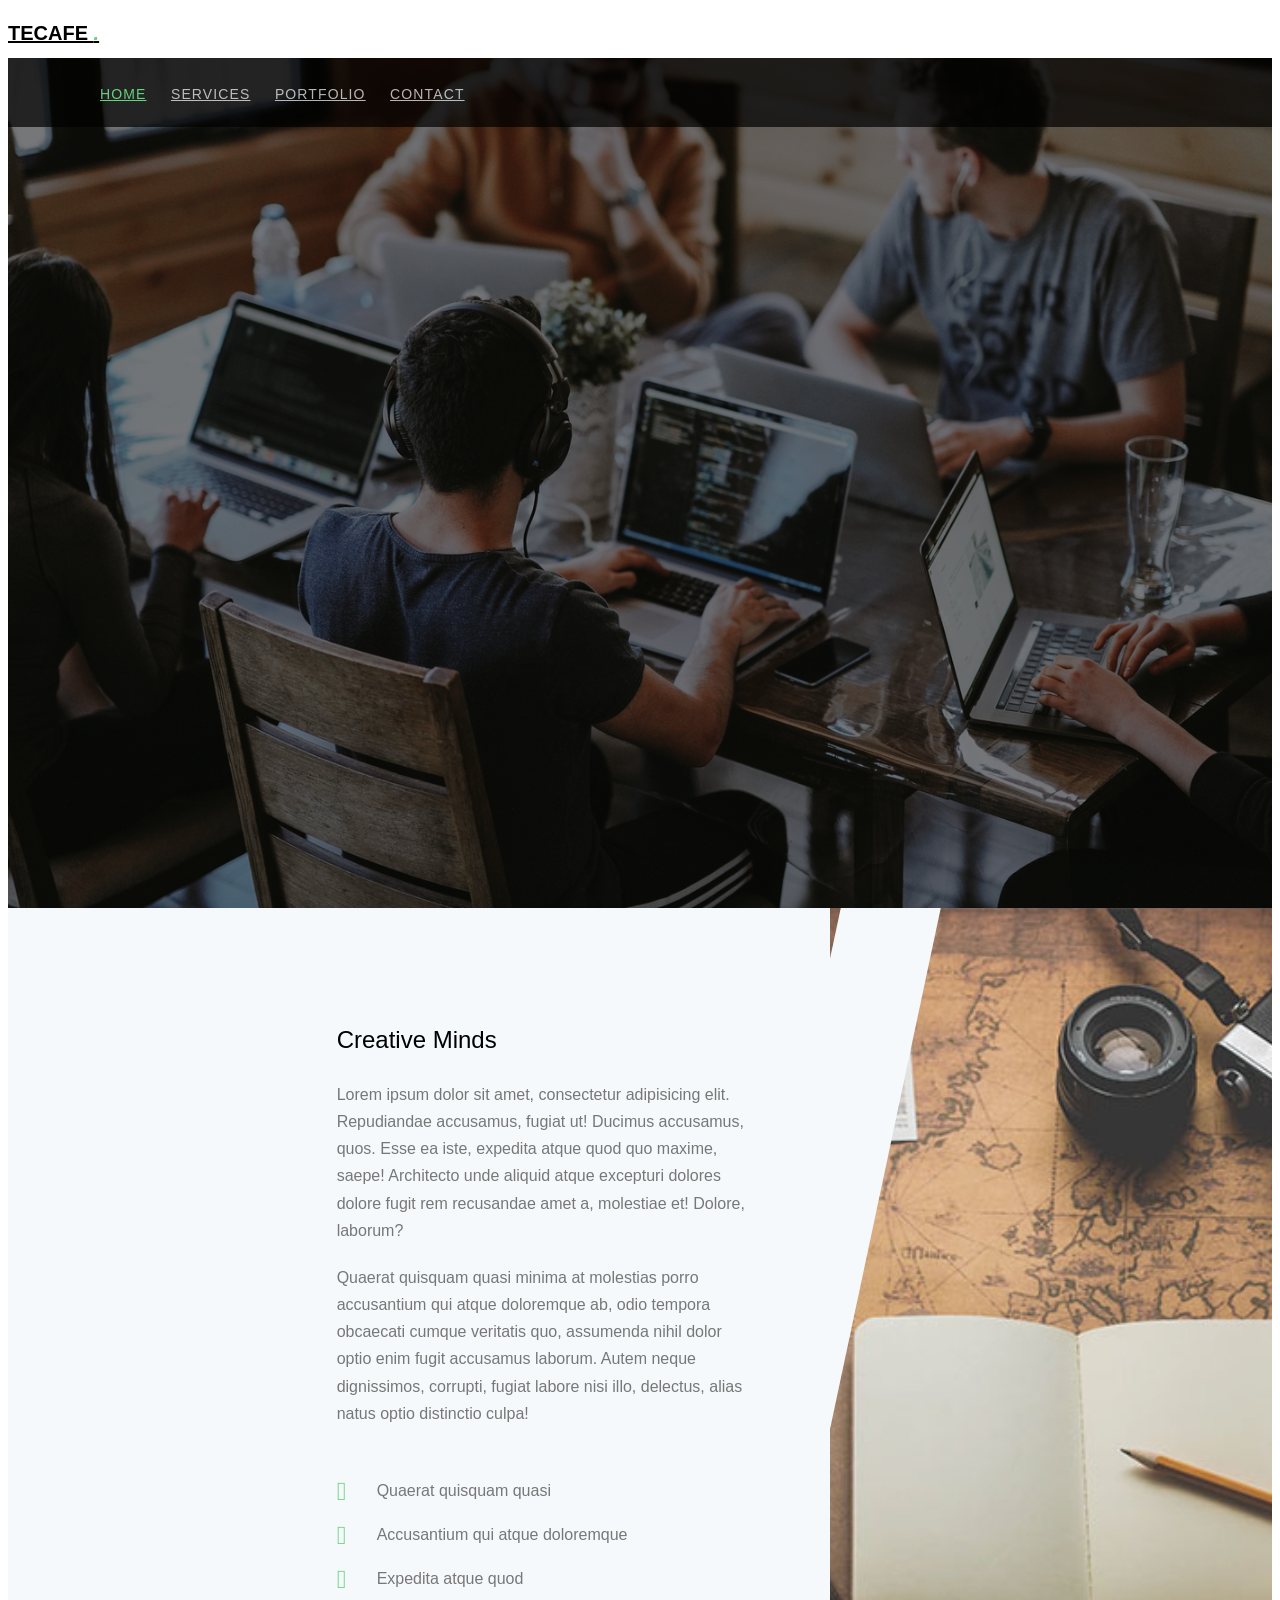
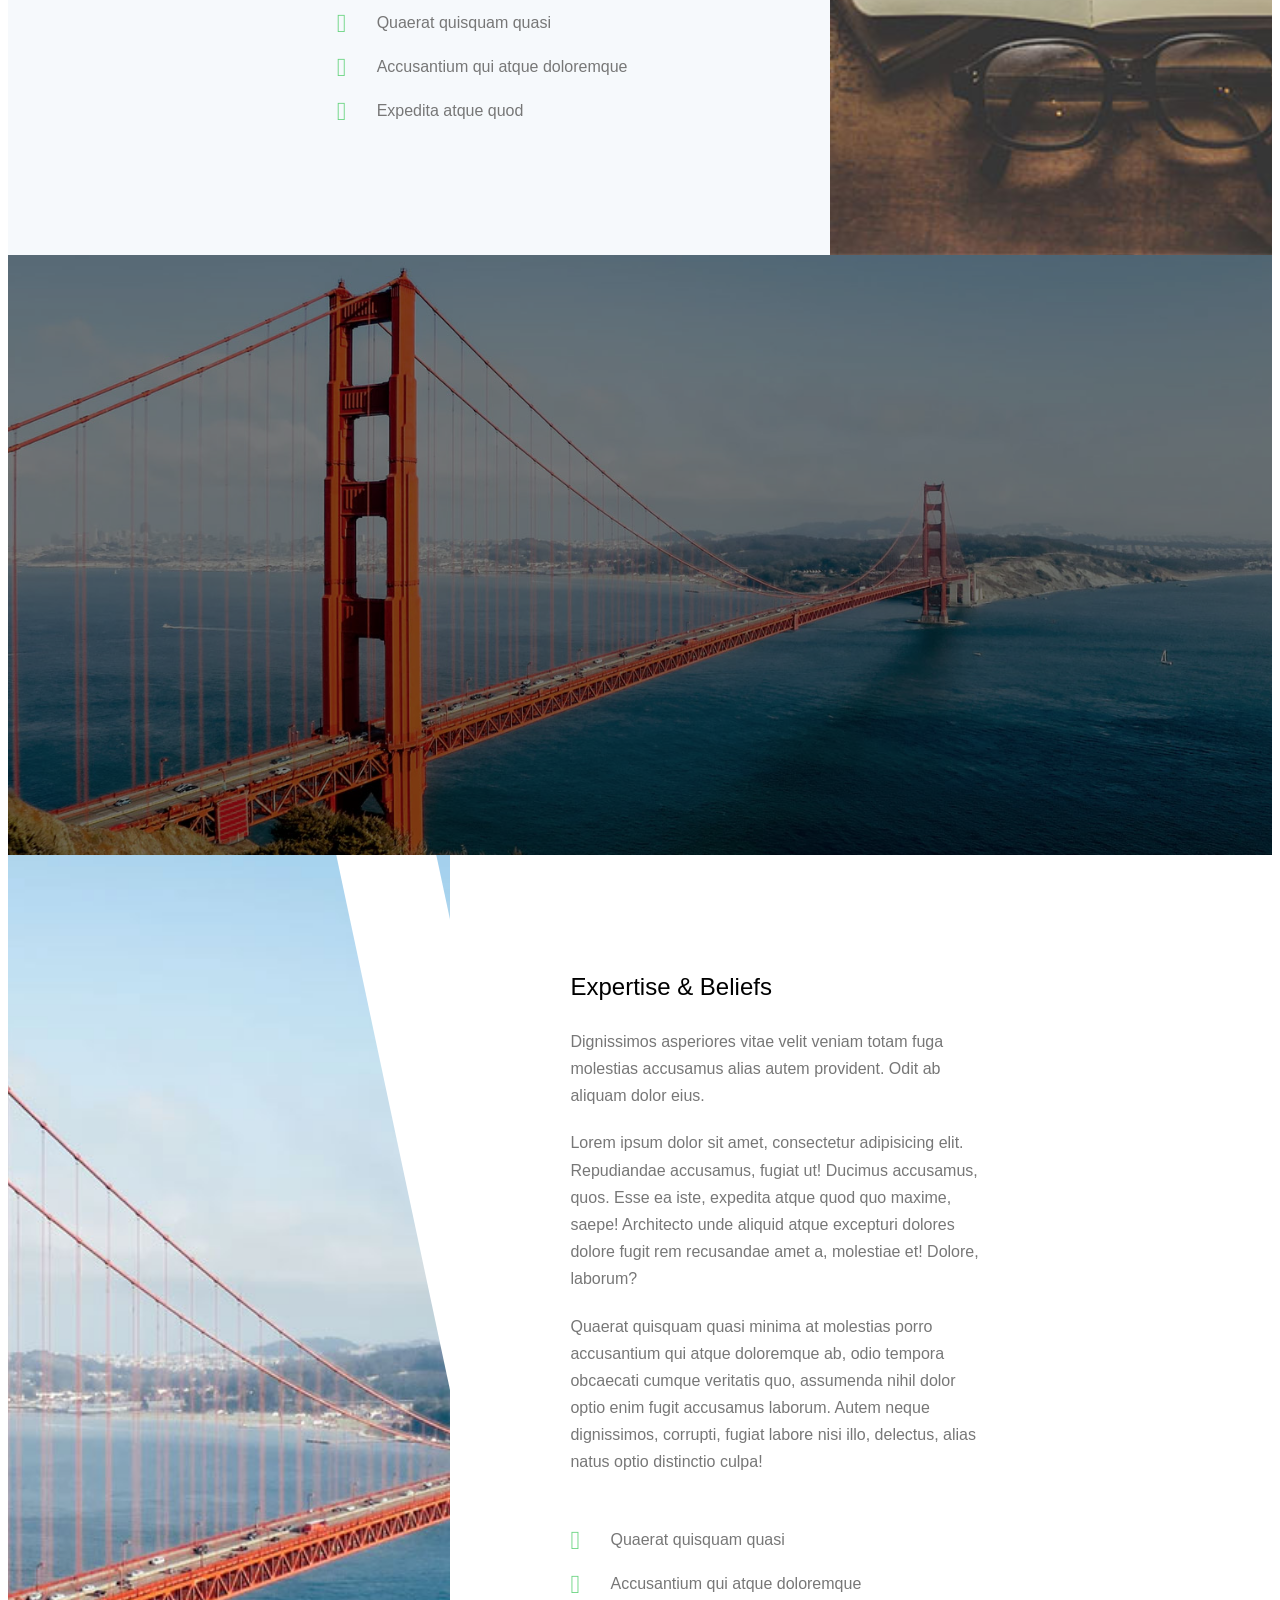
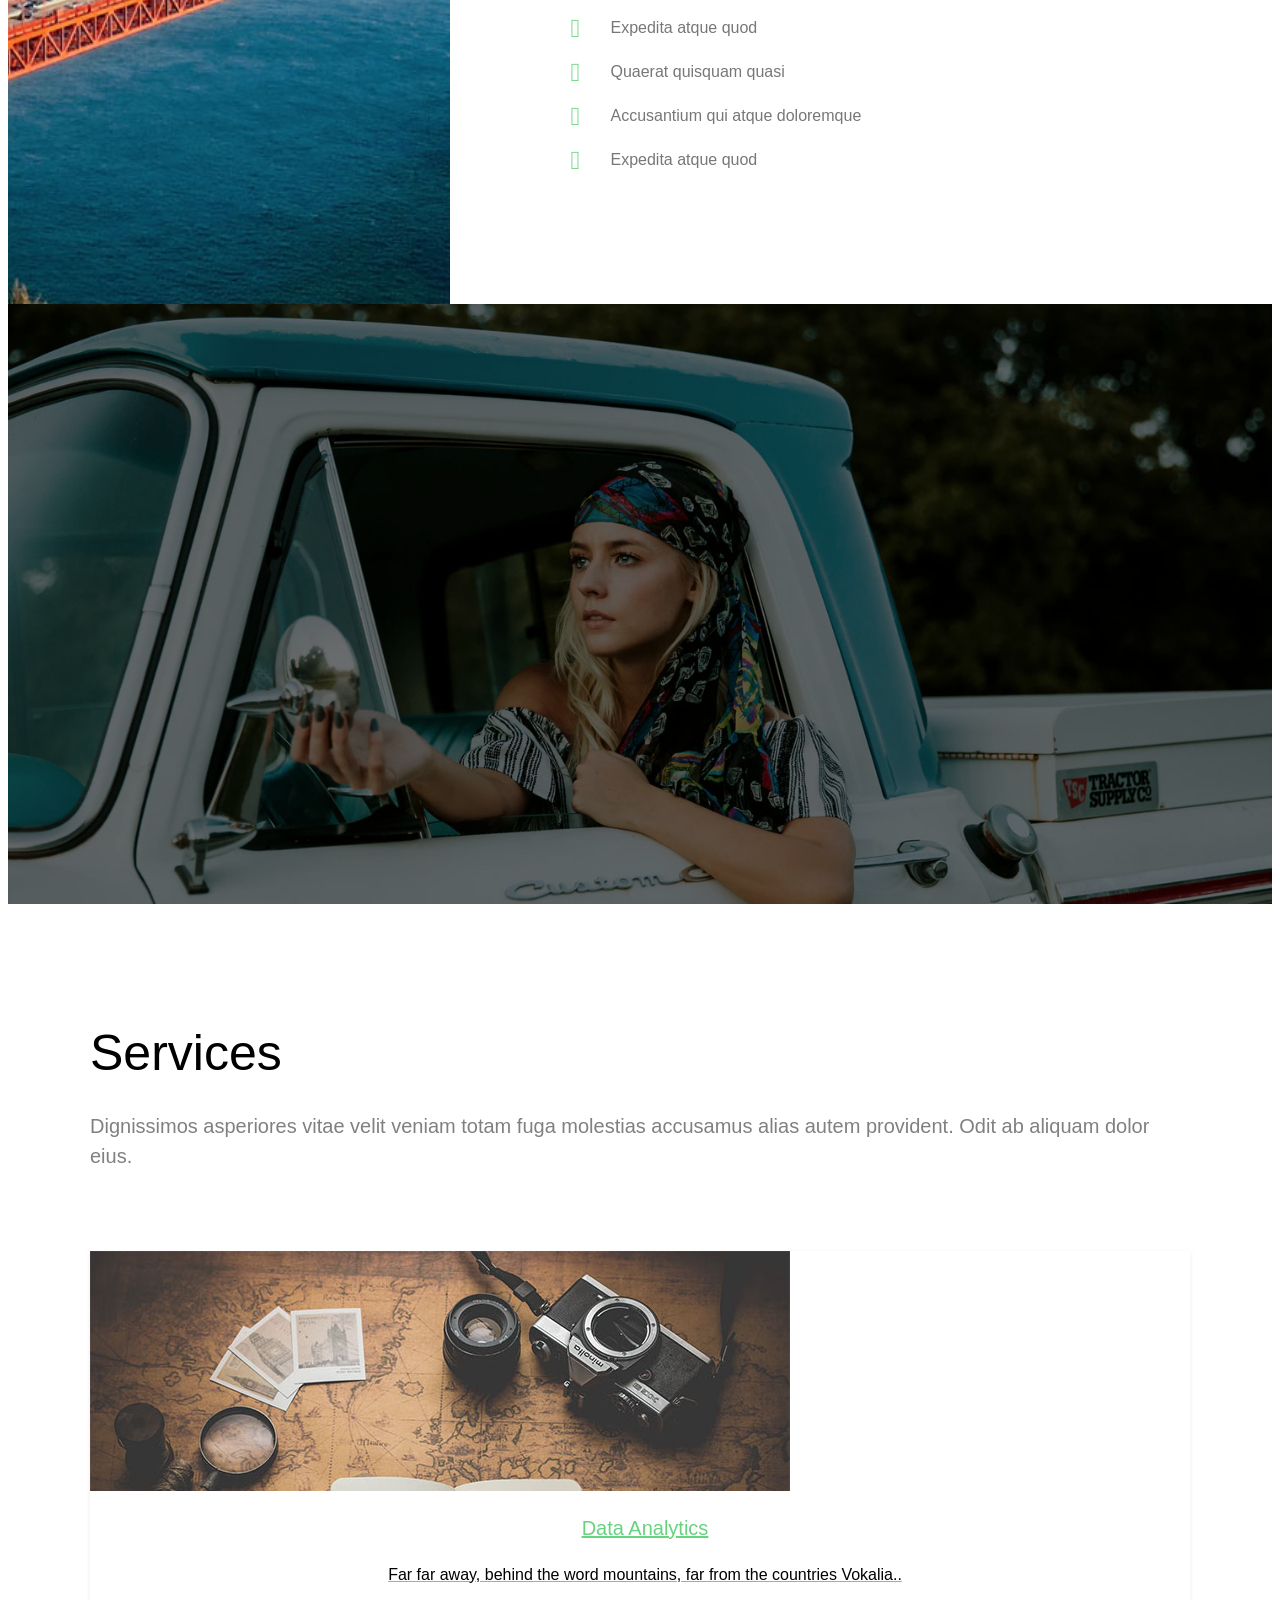
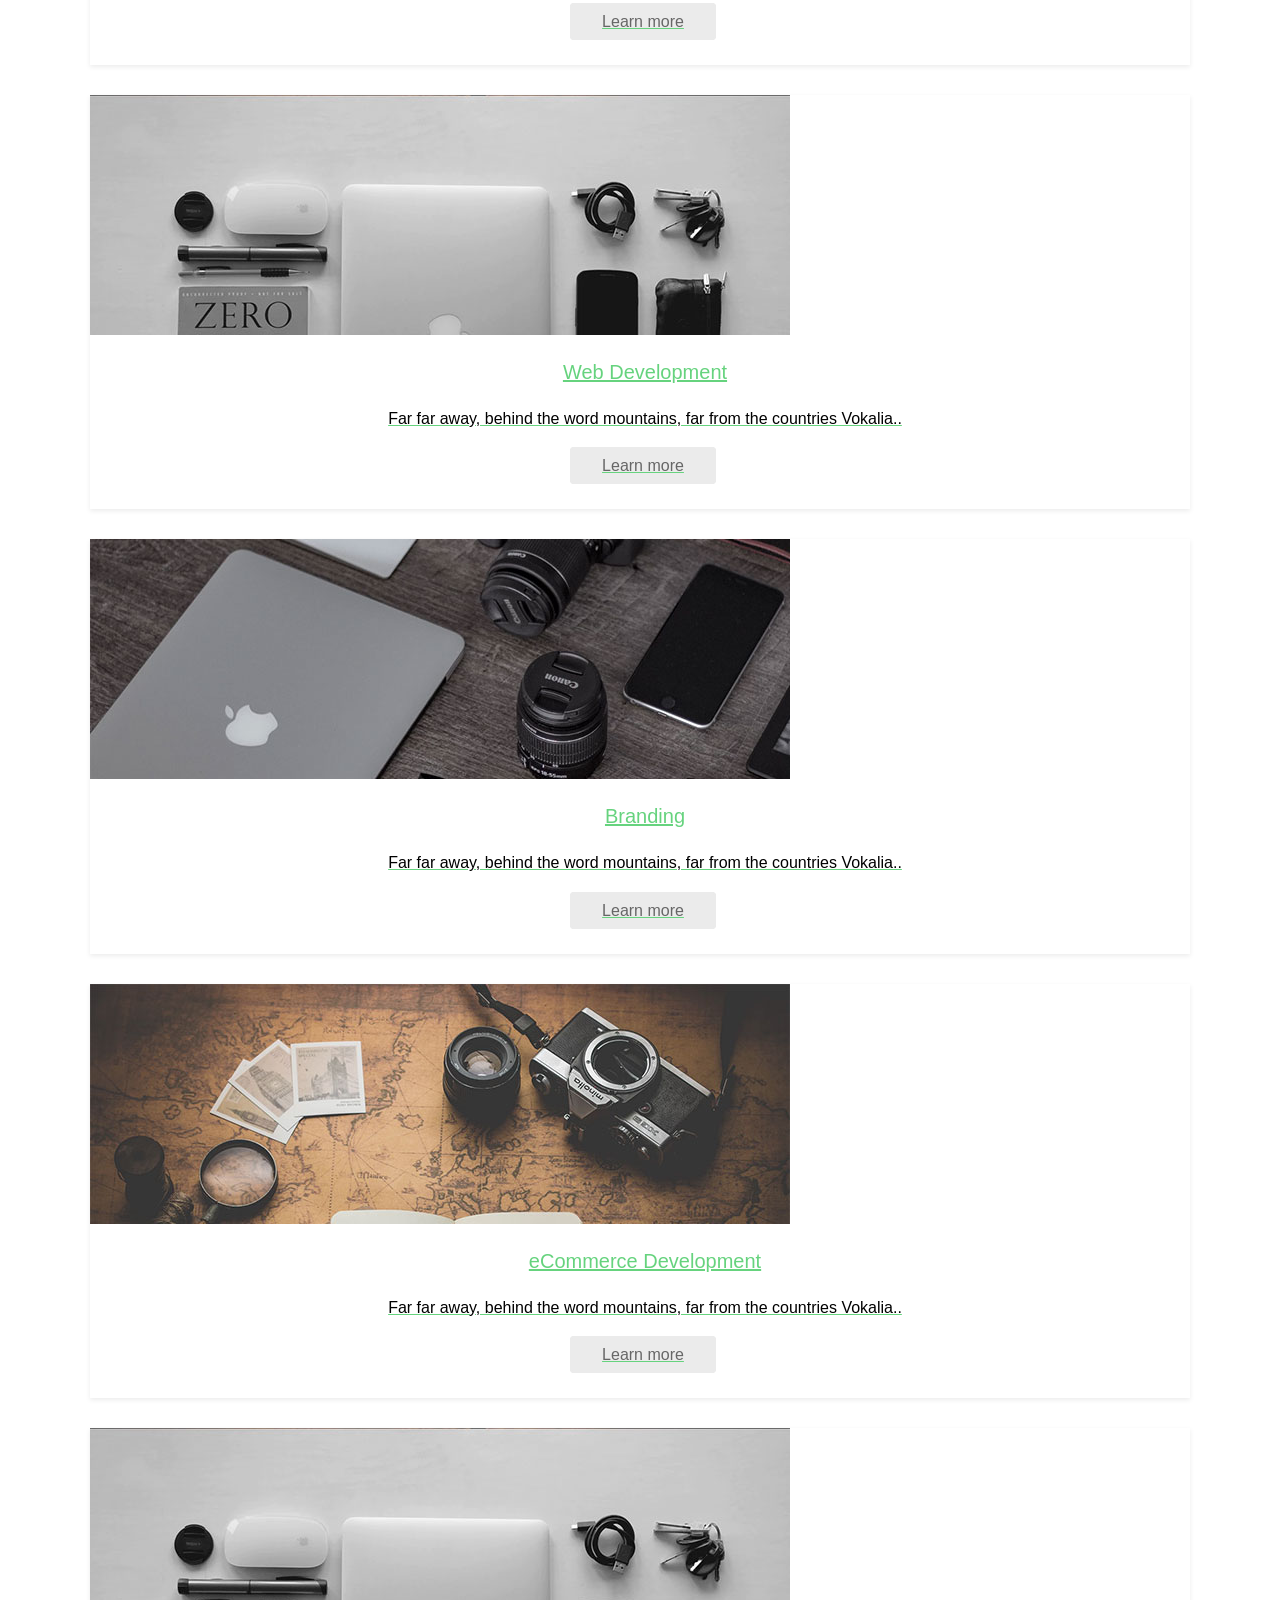
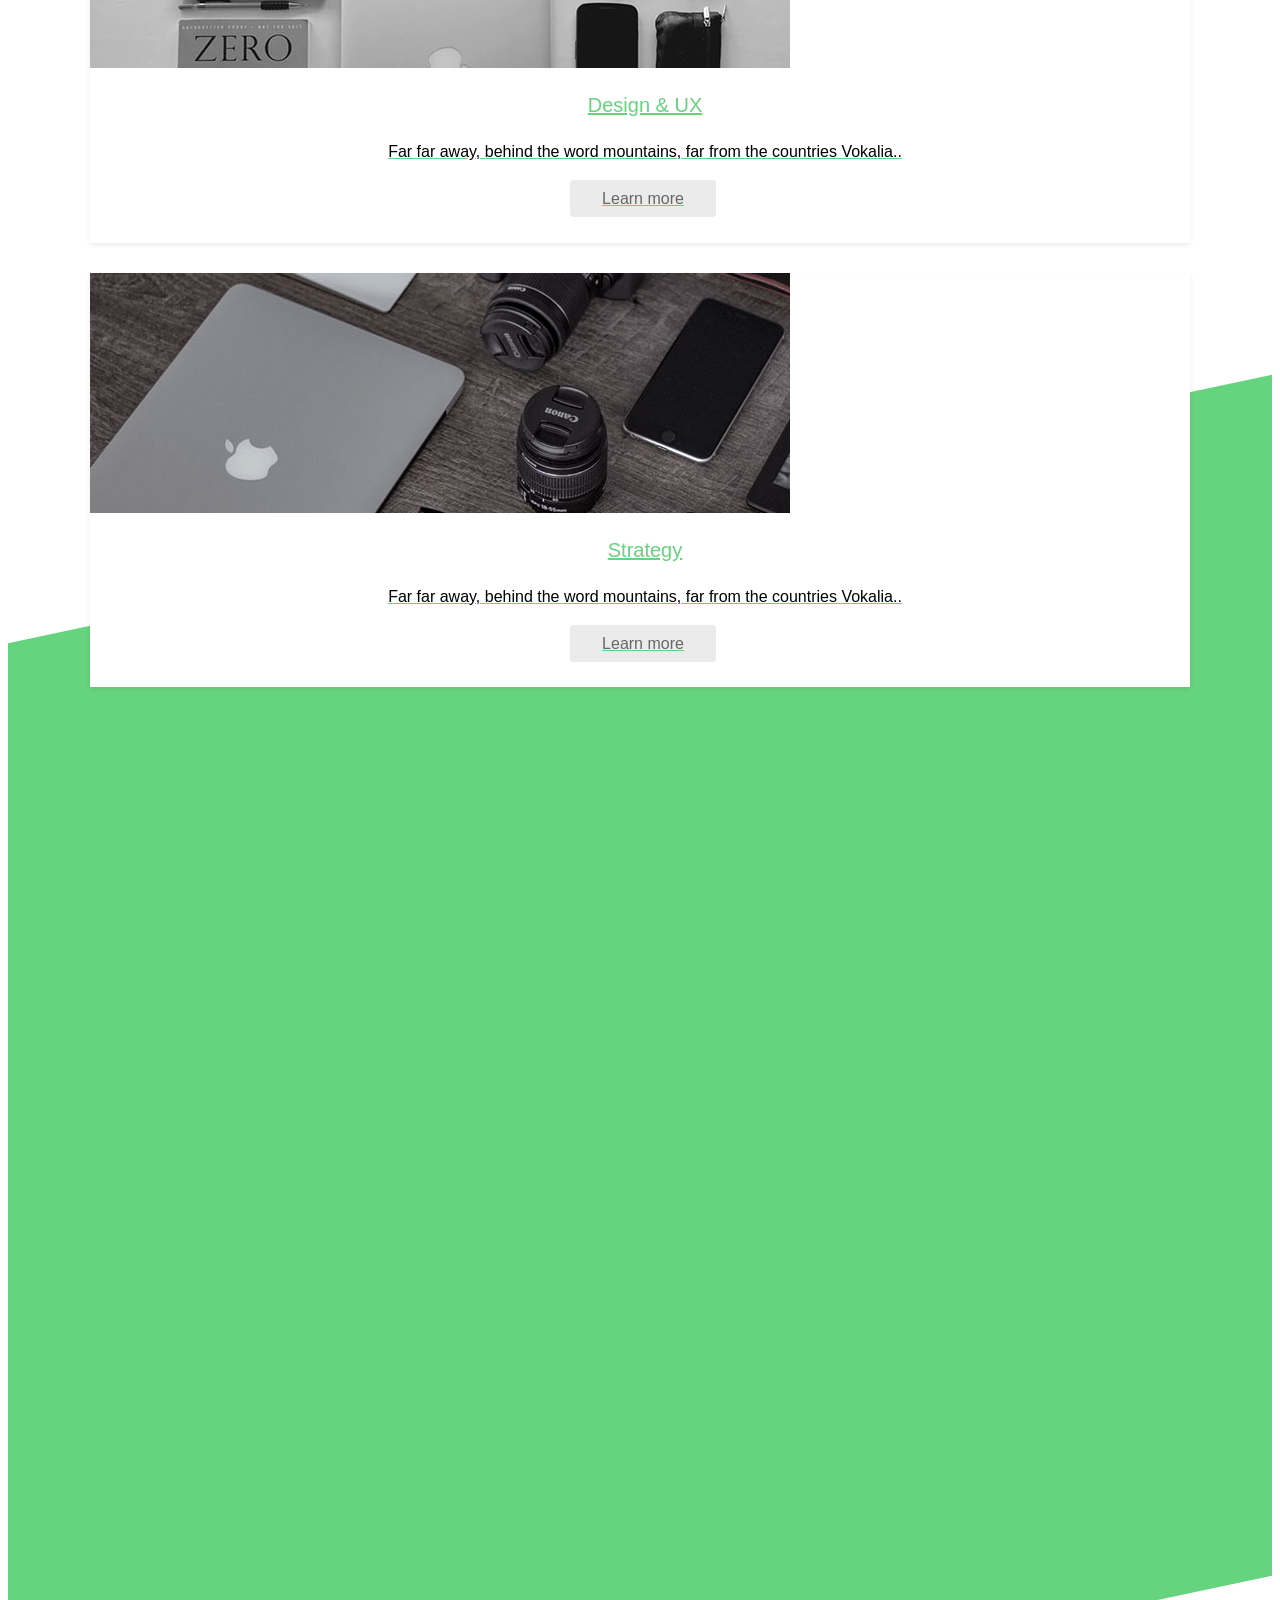
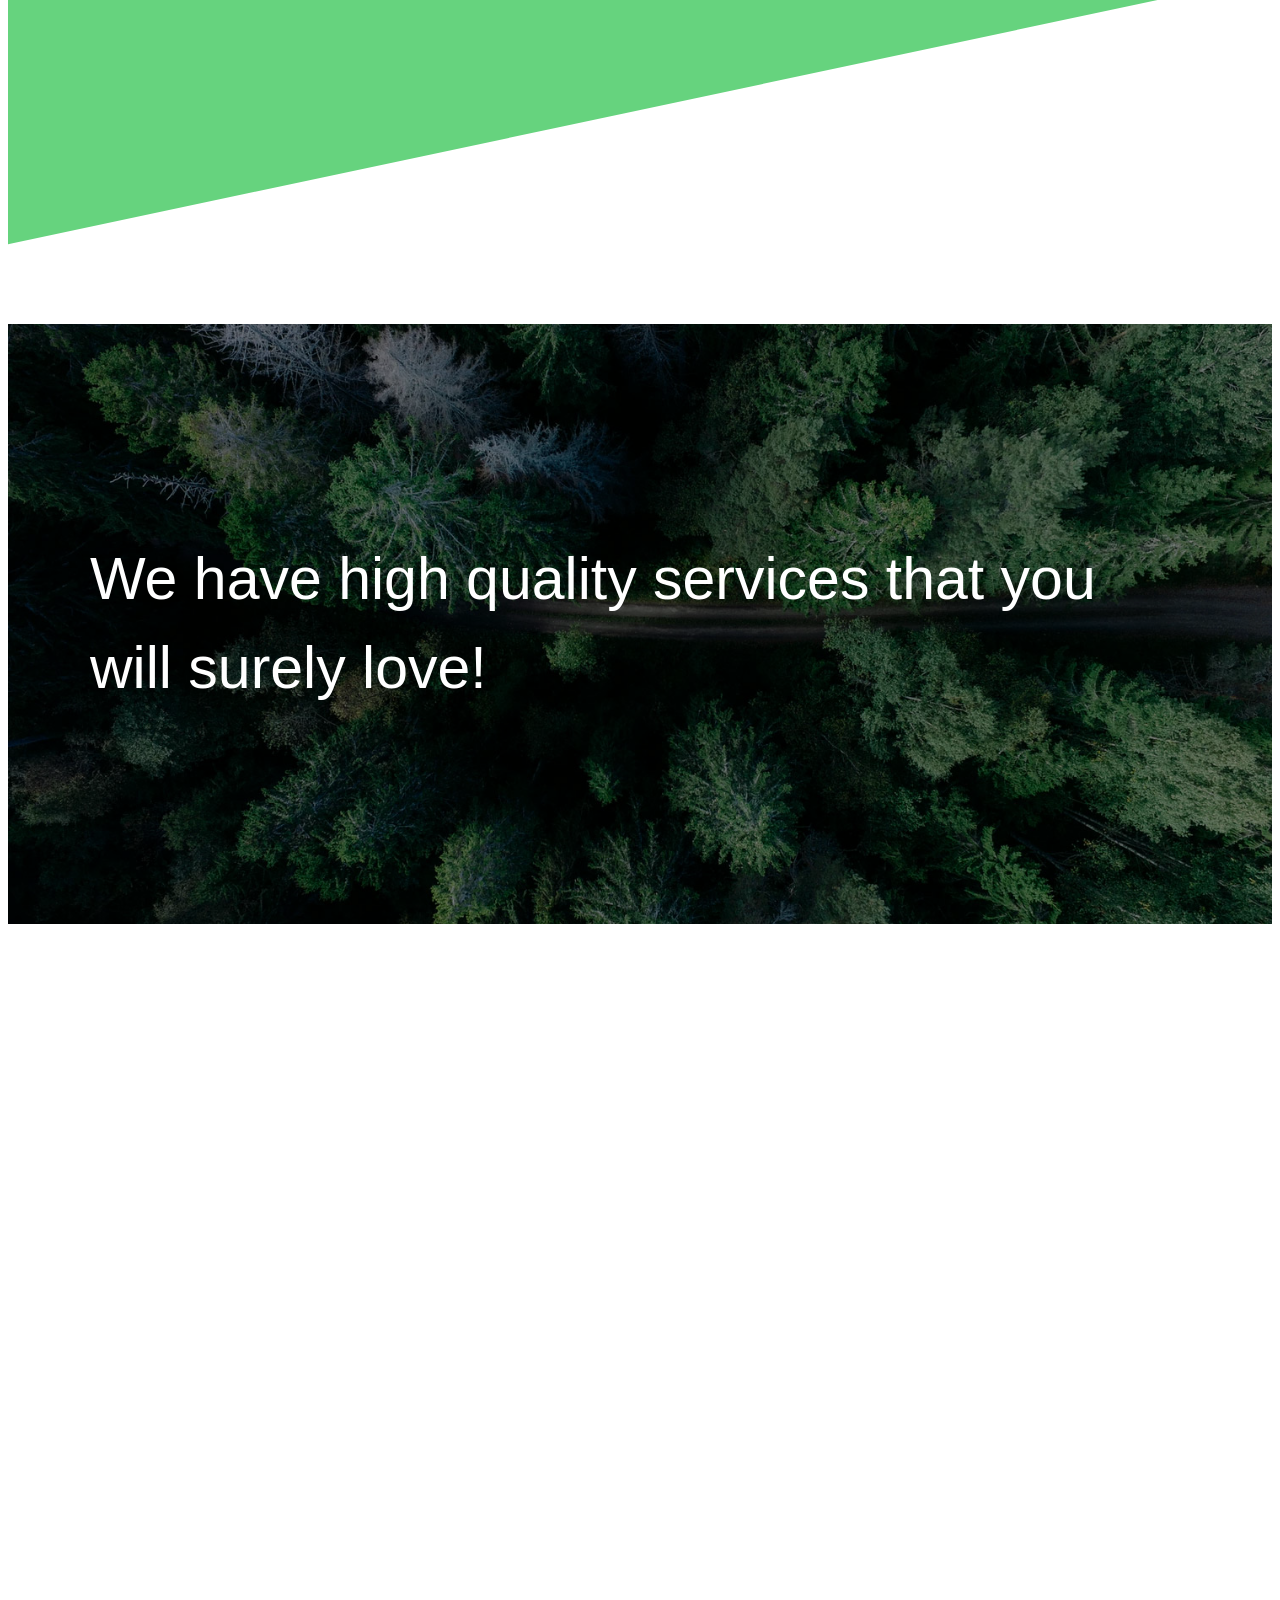
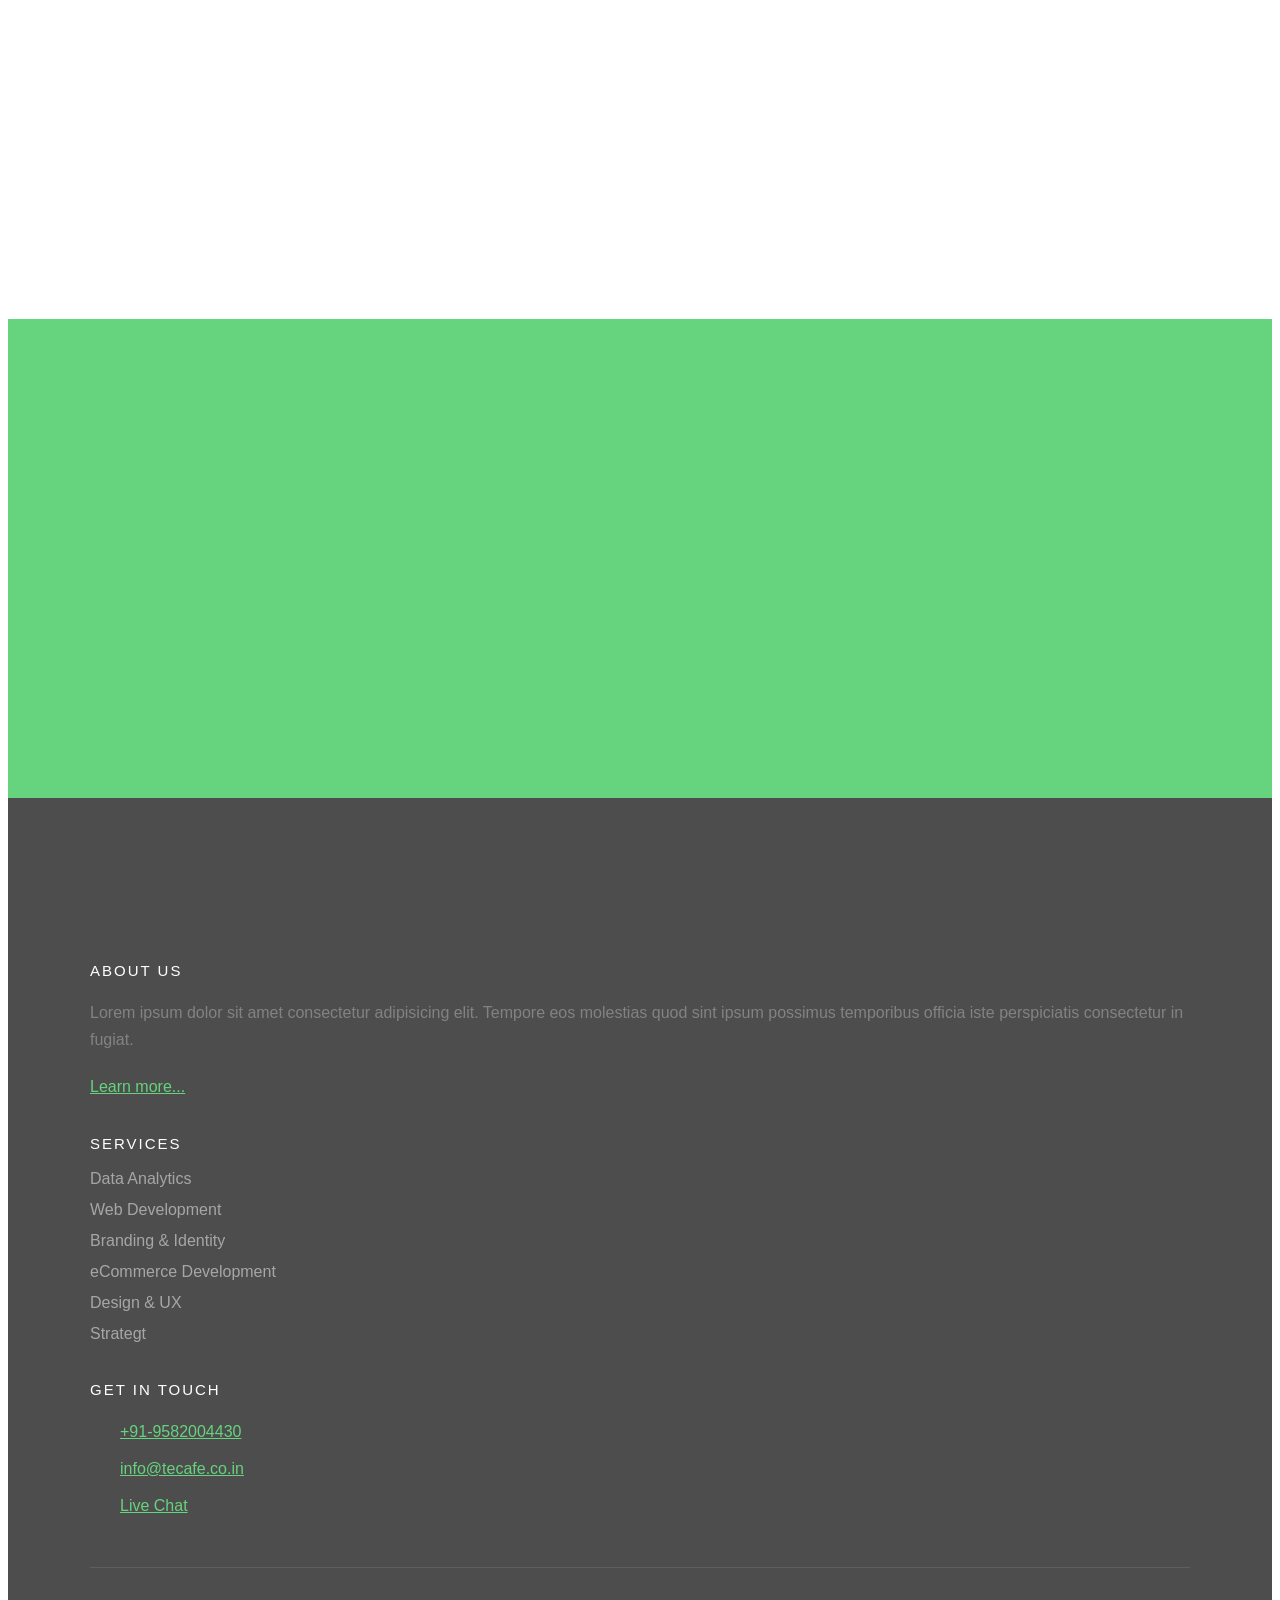
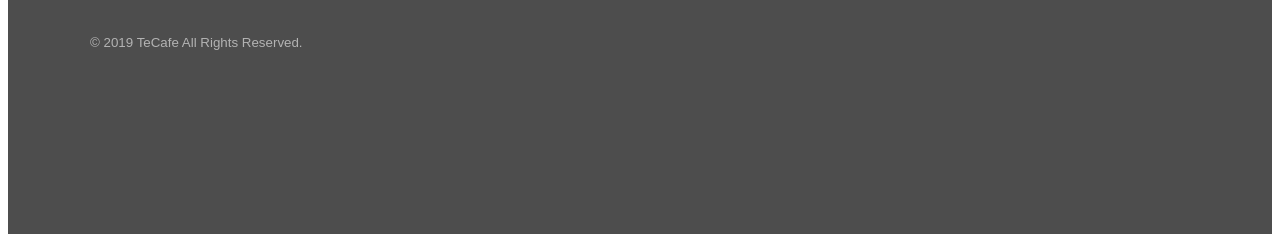
==== index.html @ a50a0544 "intial commit" ====
<!DOCTYPE html>
<!-- saved from url=(0052) -->
<html style=""
      class="js flexbox canvas canvastext webgl touch geolocation postmessage websqldatabase indexeddb hashchange history draganddrop websockets rgba hsla multiplebgs backgroundsize borderimage borderradius boxshadow textshadow opacity cssanimations csscolumns cssgradients cssreflections csstransforms csstransforms3d csstransitions fontface generatedcontent video audio localstorage sessionstorage webworkers applicationcache svg inlinesvg smil svgclippaths">
<head>
    <meta http-equiv="Content-Type" content="text/html; charset=UTF-8">

    <meta http-equiv="X-UA-Compatible" content="IE=edge">
    <title>TeCafe</title>
    <meta name="viewport" content="width=device-width, initial-scale=1">
    <meta name="description" content="TeCafe">
    <meta name="keywords"
          content="TeCafe">
    <meta name="author" content="www.tecafe.co.in">

    <!-- Facebook and Twitter integration -->
    <meta property="og:title" content="">
    <meta property="og:image" content="">
    <meta property="og:url" content="">
    <meta property="og:site_name" content="">
    <meta property="og:description" content="">
    <meta name="twitter:title" content="">
    <meta name="twitter:image" content="">
    <meta name="twitter:url" content="">
    <meta name="twitter:card" content="">

    <link href="/css" rel="stylesheet">

    <!-- Animate.css -->
    <link rel="stylesheet"
          href="css/animate.css">
    <!-- Icomoon Icon Fonts-->
    <link rel="stylesheet"
          href="css/icomoon.css">
    <!-- Themify Icons-->
    <link rel="stylesheet"
          href="css/themify-icons.css">
    <!-- Bootstrap  -->
    <link rel="stylesheet"
          href="css/bootstrap.css">

    <!-- Magnific Popup -->
    <link rel="stylesheet"
          href="css/magnific-popup.css">

    <!-- Owl Carousel  -->
    <link rel="stylesheet"
          href="css/owl.carousel.min.css">
    <link rel="stylesheet"
          href="css/owl.theme.default.min.css">

    <!-- Theme style  -->
    <link rel="stylesheet" href="css/style.css">

    <!-- Modernizr JS -->
    <script async=""
            src="js/analytics.js"></script>
    <script src="js/modernizr-2.6.2.min.js"></script>
    <!-- FOR IE9 below -->
    <!--[if lt IE 9]>
    <script src="js/respond.min.js"></script>
    <![endif]-->

    <!-- Styleswitcher ( This style is for demo purposes only, you may delete this anytime. ) -->
    <link rel="stylesheet" id="theme-switch"
          href="css/style.css">
    <link rel="stylesheet"
          href="css/color-preset-option.css">
    <!-- END styleswitcher demo -->
</head>
<body data-gr-c-s-loaded="true">

<div class="gtco-loader" style="display: none;"></div>

<div id="page"><a href="#"
                  class="js-gtco-nav-toggle gtco-nav-toggle gtco-nav-dark"><i></i></a>
    <div id="gtco-offcanvas">
        <ul>
            <li class="active"><a href="index.html">Home</a></li>
            <li><a href="service.html">Services</a></li>
            <li><a href="portfolio.html">Portfolio</a></li>
            <!--<li><a href="blog.html">Blog</a></li>-->
            <li><a href="contact.html">Contact</a></li>
        </ul>
    </div>


    <div class="page-inner">

        <div id="head-top" style="position: absolute; width: 100%; top: 0; ">
            <div class="gtco-top">
                <div class="container-fluid">
                    <div class="row">
                        <div class="col-md-6 col-xs-6">
                            <div id="gtco-logo"><a href="index.html">TeCafe
                                <em>.</em></a></div>
                        </div>
                        <div class="col-md-6 col-xs-6 social-icons">
                            <ul class="gtco-social-top">
                                <li><a href="#"><i
                                        class="icon-facebook"></i></a></li>
                                <li><a href="#"><i
                                        class="icon-twitter"></i></a></li>
                                <li><a href="#"><i
                                        class="icon-linkedin"></i></a></li>
                                <li><a href="#"><i
                                        class="icon-instagram"></i></a></li>
                            </ul>
                        </div>
                    </div>
                </div>
            </div>
            <div class="sticky-wrapper">
                <nav class="gtco-nav sticky-banner" role="navigation">
                    <div class="gtco-container">

                        <div class="row">
                            <div class="col-xs-12 text-center menu-1">
                                <ul>
                                    <li class="active"><a href="index.html">Home</a></li>
                                    <li><a href="service.html">Services</a></li>
                                    <li><a href="portfolio.html">Portfolio</a></li>
                                    <!--<li><a href="blog.html">Blog</a></li>-->
                                    <li><a href="contact.html">Contact</a></li>
                                </ul>
                            </div>
                        </div>

                    </div>
                </nav>
            </div>
        </div>

        <header id="gtco-header" class="gtco-cover gtco-cover-md" role="banner"
                style="background-image: url(&quot;images/img_bg_test.jpg&quot;); background-position: 50% 0%;"
                data-stellar-background-ratio="0.5">
            <div class="overlay"></div>
            <div class="gtco-container">
                <div class="row row-mt-15em">
                    <div class="col-md-12 mt-text text-center animate-box fadeInUp animated-fast"
                         data-animate-effect="fadeInUp">
                        <h1>We Build <strong>Branded Platforms</strong></h1>
                        <h2>Far far away, behind the word mountains, far from the countries Vokalia.</h2>
                    </div>
                </div>
            </div>
        </header>

        <div class="flex-section gtco-gray-bg">
            <div class="col-1">
                <div class="text">

                    <div class="row row-pb-sm">
                        <div class="col-md-12">
                            <h2>Creative Minds</h2>

                            <p>Lorem ipsum dolor sit amet, consectetur adipisicing elit. Repudiandae accusamus, fugiat
                                ut! Ducimus accusamus, quos. Esse ea iste, expedita atque quod quo maxime, saepe!
                                Architecto unde aliquid atque excepturi dolores dolore fugit rem recusandae amet a,
                                molestiae et! Dolore, laborum?</p>
                            <p>Quaerat quisquam quasi minima at molestias porro accusantium qui atque doloremque ab,
                                odio tempora obcaecati cumque veritatis quo, assumenda nihil dolor optio enim fugit
                                accusamus laborum. Autem neque dignissimos, corrupti, fugiat labore nisi illo, delectus,
                                alias natus optio distinctio culpa!</p>
                        </div>
                    </div>
                    <div class="row">
                        <div class="col-md-6">
                            <ul class="check-li">
                                <li>Quaerat quisquam quasi</li>
                                <li>Accusantium qui atque doloremque</li>
                                <li>Expedita atque quod</li>
                            </ul>
                        </div>
                        <div class="col-md-6">
                            <ul class="check-li">
                                <li>Quaerat quisquam quasi</li>
                                <li>Accusantium qui atque doloremque</li>
                                <li>Expedita atque quod</li>
                            </ul>
                        </div>
                    </div>
                </div>
            </div>
            <div class="col-2 flex-img" style="background-image: url(images/img_1.jpg);"></div>
        </div>

        <div class="gtco-cover gtco-cover-sm"
             style="background-image: url(&quot;images/img_bg_2.jpg&quot;); background-position: 50% 50%;"
             data-stellar-background-ratio="0.5">
            <div class="overlay"></div>
            <div class="gtco-container text-center">
                <div class="display-t">
                    <div class="display-tc">
                        <h1 class="animate-box">Never Stop Learning</h1>
                    </div>
                </div>
            </div>
        </div>

        <div class="flex-section reverse">
            <div class="col-1">
                <div class="text">

                    <div class="row row-pb-sm">
                        <div class="col-md-12">
                            <h2>Expertise &amp; Beliefs</h2>
                            <p>Dignissimos asperiores vitae velit veniam totam fuga molestias accusamus alias autem
                                provident. Odit ab aliquam dolor eius.</p>
                            <p>Lorem ipsum dolor sit amet, consectetur adipisicing elit. Repudiandae accusamus, fugiat
                                ut! Ducimus accusamus, quos. Esse ea iste, expedita atque quod quo maxime, saepe!
                                Architecto unde aliquid atque excepturi dolores dolore fugit rem recusandae amet a,
                                molestiae et! Dolore, laborum?</p>
                            <p>Quaerat quisquam quasi minima at molestias porro accusantium qui atque doloremque ab,
                                odio tempora obcaecati cumque veritatis quo, assumenda nihil dolor optio enim fugit
                                accusamus laborum. Autem neque dignissimos, corrupti, fugiat labore nisi illo, delectus,
                                alias natus optio distinctio culpa!</p>
                        </div>
                    </div>
                    <div class="row">
                        <div class="col-md-6">
                            <ul class="check-li">
                                <li>Quaerat quisquam quasi</li>
                                <li>Accusantium qui atque doloremque</li>
                                <li>Expedita atque quod</li>
                            </ul>
                        </div>
                        <div class="col-md-6">
                            <ul class="check-li">
                                <li>Quaerat quisquam quasi</li>
                                <li>Accusantium qui atque doloremque</li>
                                <li>Expedita atque quod</li>
                            </ul>
                        </div>
                    </div>

                </div>
            </div>
            <div class="col-2 flex-img" style="background-image: url(images/img_bg_2.jpg);"></div>
        </div>

        <div class="gtco-cover gtco-cover-sm"
             style="background-image: url(&quot;images/img_bg_3.jpg&quot;); background-position: 50% 50%;"
             data-stellar-background-ratio="0.5">
            <div class="overlay"></div>
            <div class="gtco-container text-center">
                <div class="display-t">
                    <div class="display-tc">
                        <h1 class="animate-box">Quality Over Quantity</h1>
                    </div>
                </div>
            </div>
        </div>

        <div class="overflow-hid">
            <div class="gtco-section">
                <div class="gtco-container">
                    <div class="row">
                        <div class="col-md-8 col-md-offset-2 text-center gtco-heading">
                            <h2>Services</h2>
                            <p>Dignissimos asperiores vitae velit veniam totam fuga molestias accusamus alias autem
                                provident. Odit ab aliquam dolor eius.</p>
                        </div>
                    </div>
                    <div class="row">

                        <div class="col-lg-4 col-md-4 col-sm-6">
                            <a href="#" class="gtco-card-item">
                                <figure>
                                    <div class="overlay"><i class="ti-plus"></i></div>
                                    <img src="images/img_1.jpg"
                                         alt="Image" class="img-responsive">
                                </figure>
                                <div class="gtco-text">
                                    <h2>Data Analytics</h2>
                                    <p>Far far away, behind the word mountains, far from the countries Vokalia..</p>
                                    <p><span class="btn btn-primary">Learn more</span></p>
                                </div>
                            </a>
                        </div>
                        <div class="col-lg-4 col-md-4 col-sm-6">
                            <a href="#" class="gtco-card-item">
                                <figure>
                                    <div class="overlay"><i class="ti-plus"></i></div>
                                    <img src="images/img_2.jpg"
                                         alt="Image" class="img-responsive">
                                </figure>
                                <div class="gtco-text">
                                    <h2>Web Development</h2>
                                    <p>Far far away, behind the word mountains, far from the countries Vokalia..</p>
                                    <p><span class="btn btn-primary">Learn more</span></p>
                                </div>
                            </a>
                        </div>
                        <div class="col-lg-4 col-md-4 col-sm-6">
                            <a href="#" class="gtco-card-item">
                                <figure>
                                    <div class="overlay"><i class="ti-plus"></i></div>
                                    <img src="images/img_3.jpg"
                                         alt="Image" class="img-responsive">
                                </figure>
                                <div class="gtco-text">
                                    <h2>Branding</h2>
                                    <p>Far far away, behind the word mountains, far from the countries Vokalia..</p>
                                    <p><span class="btn btn-primary">Learn more</span></p>
                                </div>
                            </a>
                        </div>


                        <div class="col-lg-4 col-md-4 col-sm-6">
                            <a href="#" class="gtco-card-item">
                                <figure>
                                    <div class="overlay"><i class="ti-plus"></i></div>
                                    <img src="images/img_1.jpg"
                                         alt="Image" class="img-responsive">
                                </figure>
                                <div class="gtco-text">
                                    <h2>eCommerce Development</h2>
                                    <p>Far far away, behind the word mountains, far from the countries Vokalia..</p>
                                    <p><span class="btn btn-primary">Learn more</span></p>
                                </div>
                            </a>
                        </div>

                        <div class="col-lg-4 col-md-4 col-sm-6">
                            <a href="#" class="gtco-card-item">
                                <figure>
                                    <div class="overlay"><i class="ti-plus"></i></div>
                                    <img src="images/img_2.jpg"
                                         alt="Image" class="img-responsive">
                                </figure>
                                <div class="gtco-text">
                                    <h2>Design &amp; UX</h2>
                                    <p>Far far away, behind the word mountains, far from the countries Vokalia..</p>
                                    <p><span class="btn btn-primary">Learn more</span></p>
                                </div>
                            </a>
                        </div>

                        <div class="col-lg-4 col-md-4 col-sm-6">
                            <a href="#" class="gtco-card-item">
                                <figure>
                                    <div class="overlay"><i class="ti-plus"></i></div>
                                    <img src="images/img_3.jpg"
                                         alt="Image" class="img-responsive">
                                </figure>
                                <div class="gtco-text">
                                    <h2>Strategy</h2>
                                    <p>Far far away, behind the word mountains, far from the countries Vokalia..</p>
                                    <p><span class="btn btn-primary">Learn more</span></p>
                                </div>
                            </a>
                        </div>

                    </div>
                </div>
            </div>

            <div id="gtco-features">
                <div class="gtco-container">
                    <div class="row">
                        <div class="col-md-8 col-md-offset-2 text-center gtco-heading animate-box">
                            <h2>How We Work</h2>
                            <p>Dignissimos asperiores vitae velit veniam totam fuga molestias accusamus alias autem
                                provident. Odit ab aliquam dolor eius.</p>
                        </div>
                    </div>
                    <div class="row">
                        <div class="col-md-4 col-sm-6">
                            <div class="feature-center animate-box" data-animate-effect="fadeIn">
							<span class="icon">
								<i>1</i>
							</span>
                                <h3>Design</h3>
                                <p>Dignissimos asperiores vitae velit veniam totam fuga molestias accusamus alias autem
                                    provident.</p>
                            </div>
                        </div>
                        <div class="col-md-4 col-sm-6">
                            <div class="feature-center animate-box" data-animate-effect="fadeIn">
							<span class="icon">
								<i>2</i>
							</span>
                                <h3>Develop</h3>
                                <p>Dignissimos asperiores vitae velit veniam totam fuga molestias accusamus alias autem
                                    provident.</p>
                            </div>
                        </div>
                        <div class="col-md-4 col-sm-6">
                            <div class="feature-center animate-box" data-animate-effect="fadeIn">
							<span class="icon">
								<i>3</i>
							</span>
                                <h3>Launch</h3>
                                <p>Dignissimos asperiores vitae velit veniam totam fuga molestias accusamus alias autem
                                    provident.</p>
                            </div>
                        </div>


                    </div>
                </div>
            </div>
        </div>


        <div class="gtco-cover gtco-cover-sm"
             style="background-image: url(&quot;images/img_bg_1.jpg&quot;); background-position: 50% 50%;"
             data-stellar-background-ratio="0.5">
            <div class="overlay"></div>
            <div class="gtco-container text-center">
                <div class="display-t">
                    <div class="display-tc">
                        <h1>We have high quality services that you will surely love!</h1>
                    </div>
                </div>
            </div>
        </div>

        <div id="gtco-counter" class="gtco-section">
            <div class="gtco-container">

                <div class="row">
                    <div class="col-md-8 col-md-offset-2 text-center gtco-heading animate-box">
                        <h2>Facts</h2>
                        <p>Dignissimos asperiores vitae velit veniam totam fuga molestias accusamus alias autem
                            provident. Odit ab aliquam dolor eius.</p>
                    </div>
                </div>

                <div class="row">

                    <div class="col-md-3 col-sm-6 animate-box" data-animate-effect="fadeInUp">
                        <div class="feature-center">
                            <span class="counter js-counter" data-from="0" data-to="196" data-speed="5000"
                                  data-refresh-interval="50">1</span>
                            <span class="counter-label">Clients</span>

                        </div>
                    </div>
                    <div class="col-md-3 col-sm-6 animate-box" data-animate-effect="fadeInUp">
                        <div class="feature-center">
                            <span class="counter js-counter" data-from="0" data-to="97" data-speed="5000"
                                  data-refresh-interval="50">1</span>
                            <span class="counter-label">Projects</span>
                        </div>
                    </div>
                    <div class="col-md-3 col-sm-6 animate-box" data-animate-effect="fadeInUp">
                        <div class="feature-center">
                            <span class="counter js-counter" data-from="0" data-to="12402" data-speed="5000"
                                  data-refresh-interval="50">1</span>
                            <span class="counter-label">Coffee</span>
                        </div>
                    </div>
                    <div class="col-md-3 col-sm-6 animate-box" data-animate-effect="fadeInUp">
                        <div class="feature-center">
                            <span class="counter js-counter" data-from="0" data-to="12202" data-speed="5000"
                                  data-refresh-interval="50">1</span>
                            <span class="counter-label">Line of codes</span>

                        </div>
                    </div>

                </div>
            </div>
        </div>


        <div id="gtco-subscribe">
            <div class="gtco-container">
                <div class="row animate-box">
                    <div class="col-md-8 col-md-offset-2 text-center gtco-heading">
                        <h2>Subscribe</h2>
                    </div>
                </div>
                <div class="row animate-box">
                    <div class="col-md-8 col-md-offset-2">
                        <form class="form-inline" id="fh5co-subscribe" novalidate="novalidate">
                            <div class="col-md-6 col-sm-6">
                                <div class="form-group">
                                    <label for="fh5co-email" class="sr-only">Email</label>
                                    <input type="email" class="form-control" id="fh5co-email" placeholder="Your Email">
                                    <p id="fh5co-subscribe-response"></p>
                                </div>
                            </div>
                            <div class="col-md-6 col-sm-6">
                                <button type="submit" class="btn btn-default btn-block">Subscribe</button>
                            </div>
                        </form>
                    </div>
                </div>
            </div>
        </div>

        <footer id="gtco-footer" role="contentinfo">
            <div class="gtco-container">
                <div class="row row-p	b-md">

                    <div class="col-md-4">
                        <div class="gtco-widget">
                            <h3>About Us</h3>
                            <p>Lorem ipsum dolor sit amet consectetur adipisicing elit. Tempore eos molestias quod sint
                                ipsum possimus temporibus officia iste perspiciatis consectetur in fugiat.</p>
                            <p><a href="#">Learn more...</a></p>
                        </div>
                    </div>

                    <div class="col-md-4 col-md-push-1">
                        <div class="gtco-widget">
                            <h3>Services</h3>
                            <ul class="gtco-footer-links">
                                <li><a href="#">Data Analytics</a>
                                </li>
                                <li><a href="#">Web Development</a>
                                </li>
                                <li><a href="#">Branding &amp;
                                    Identity</a></li>
                                <li><a href="#">eCommerce
                                    Development</a></li>
                                <li><a href="#">Design &amp; UX</a>
                                </li>
                                <li><a href="#">Strategt</a></li>
                            </ul>
                        </div>
                    </div>


                    <div class="col-md-3 col-md-push-1">
                        <div class="gtco-widget">
                            <h3>Get In Touch</h3>
                            <ul class="gtco-quick-contact">
                                <li><a href="#"><i
                                        class="icon-phone"></i> +91-9582004430</a></li>
                                <li><a href="#"><i
                                        class="icon-mail2"></i> info@tecafe.co.in</a></li>
                                <li><a href="#"><i
                                        class="icon-chat"></i> Live Chat</a></li>
                            </ul>
                        </div>
                    </div>

                </div>

                <div class="row copyright">
                    <div class="col-md-12">
                        <p class="pull-left">
                            <small class="block">© 2019 TeCafe All Rights Reserved.</small>
                        </p>
                        <p class="pull-right">
                        </p>
                        <ul class="gtco-social-icons pull-right">
                            <li><a href="#"><i
                                    class="icon-twitter"></i></a></li>
                            <li><a href="#"><i
                                    class="icon-facebook"></i></a></li>
                            <li><a href="#"><i
                                    class="icon-linkedin"></i></a></li>
                            <li><a href="#"><i
                                    class="icon-dribbble"></i></a></li>
                        </ul>
                        <p></p>
                    </div>
                </div>

            </div>
        </footer>
    </div>

</div>

<div class="gototop js-top">
    <a href="#" class="js-gotop"><i class="icon-arrow-up"></i></a>
</div>

<!-- jQuery -->
<script src="js/jquery.min.js"></script>
<!-- jQuery Easing -->
<script src="js/jquery.easing.1.3.js"></script>
<!-- Bootstrap -->
<script src="js/bootstrap.min.js"></script>
<!-- Waypoints -->
<script src="js/jquery.waypoints.min.js"></script>
<script src="js/sticky.js"></script>
<!-- Carousel -->
<script src="js/owl.carousel.min.js"></script>
<!-- countTo -->
<script src="js/jquery.countTo.js"></script>

<!-- Stellar Parallax -->
<script src="js/jquery.stellar.min.js"></script>

<!-- Magnific Popup -->
<script src="js/jquery.magnific-popup.min.js"></script>
<script src="js/magnific-popup-options.js"></script>

<!-- jQuery Validate -->
<script src="js/jquery.validate.min.js"></script>

<!-- Main -->
<script src="js/main.js"></script>


<script>
    (function (i, s, o, g, r, a, m) {
        i['GoogleAnalyticsObject'] = r;
        i[r] = i[r] || function () {
            (i[r].q = i[r].q || []).push(arguments)
        }, i[r].l = 1 * new Date();
        a = s.createElement(o),
            m = s.getElementsByTagName(o)[0];
        a.async = 1;
        a.src = g;
        m.parentNode.insertBefore(a, m)
    })(window, document, 'script', '//www.google-analytics.com/analytics.js', 'ga');

    ga('create', 'UA-65003908-1', 'auto');
    ga('send', 'pageview');
</script>


<span style="border-radius: 3px; text-indent: 20px; width: auto; padding: 0px 4px 0px 0px; text-align: center; font-style: normal; font-variant: normal; font-weight: bold; font-stretch: normal; font-size: 11px; line-height: 20px; font-family: &quot;Helvetica Neue&quot;, Helvetica, sans-serif; color: rgb(255, 255, 255); background: url(&quot;[data-uri]&quot;) 3px 50% / 14px 14px no-repeat rgb(189, 8, 28); position: absolute; opacity: 1; z-index: 8675309; display: none; cursor: pointer; border: none; -webkit-font-smoothing: antialiased;">Save</span><span
        style="width: 24px; height: 24px; background: url(&quot;[data-uri]&quot;) 50% 50% / 14px 14px no-repeat rgba(0, 0, 0, 0.4); position: absolute; opacity: 1; z-index: 8675309; display: none; cursor: pointer; border: none; border-radius: 12px;"></span>
</body>
</html>
---- css/style.css ----
@font-face {
  font-family: 'icomoon';
  src: url("../fonts/icomoon/icomoon.eot?6iuir");
  src: url("../fonts/icomoon/icomoon.eot?6iuir#iefix") format("embedded-opentype"), url("../fonts/icomoon/icomoon.ttf?6iuir") format("truetype"), url("../fonts/icomoon/icomoon.woff?6iuir") format("woff"), url("../fonts/icomoon/icomoon.svg?6iuir#icomoon") format("svg");
  font-weight: normal;
  font-style: normal;
}
/* =======================================================
*
* 	Template Style 
*
* ======================================================= */
body {
  font-family: "Open Sans", Arial, sans-serif;
  font-weight: 400;
  font-size: 16px;
  line-height: 1.7;
  color: #777;
  background: #fff;
}

#page {
  position: relative;
  overflow-x: hidden;
  width: 100%;
  height: 100%;
  -webkit-transition: 0.5s;
  -o-transition: 0.5s;
  transition: 0.5s;
}
.offcanvas #page {
  overflow: hidden;
  position: absolute;
}
.offcanvas #page:after {
  -webkit-transition: 2s;
  -o-transition: 2s;
  transition: 2s;
  position: absolute;
  top: 0;
  right: 0;
  bottom: 0;
  left: 0;
  z-index: 101;
  background: rgba(0, 0, 0, 0.7);
  content: "";
}

a {
  color: #66D37E;
  -webkit-transition: 0.5s;
  -o-transition: 0.5s;
  transition: 0.5s;
}
a:hover, a:active, a:focus {
  color: #66D37E;
  outline: none;
  text-decoration: none;
}

p {
  margin-bottom: 20px;
}

h1, h2, h3, h4, h5, h6, figure {
  color: #000;
  font-family: "Open Sans", Arial, sans-serif;
  font-weight: 400;
  margin: 0 0 20px 0;
}

::-webkit-selection {
  color: #fff;
  background: #66D37E;
}

::-moz-selection {
  color: #fff;
  background: #66D37E;
}

::selection {
  color: #fff;
  background: #66D37E;
}

.gtco-container {
  max-width: 1100px;
  position: relative;
  margin: 0 auto;
  padding-left: 15px;
  padding-right: 15px;
}

.gtco-top {
  height: 50px;
  line-height: 50px;
  background: #fff;
  z-index: 1002;
  position: relative;
}
.gtco-top #gtco-logo {
  font-size: 20px;
  margin: 0;
  padding: 0;
  text-transform: uppercase;
  font-weight: bold;
}
.gtco-top #gtco-logo a {
  color: #000;
}
.gtco-top #gtco-logo em {
  color: #66D37E;
}
.gtco-top .social-icons {
  text-align: right;
}
.gtco-top .gtco-social-top {
  padding: 0;
  margin: 0;
}
@media screen and (max-width: 768px) {
  .gtco-top .gtco-social-top {
    margin-right: 50px;
  }
}
.gtco-top .gtco-social-top li {
  padding: 0;
  margin: 0 0 0 10px;
  list-style: none;
  display: -moz-inline-stack;
  display: inline-block;
  zoom: 1;
  *display: inline;
}
.gtco-top .gtco-social-top li a {
  color: #000;
}
@media screen and (max-width: 768px) {
  .gtco-top .gtco-social-top li {
    margin: 0 0 0 10px;
  }
}

.stuck {
  position: fixed !important;
  top: 0 !important;
}

.gtco-nav {
  position: absolute;
  top: 50px;
  left: 0;
  margin: 0;
  padding: 0;
  width: 100%;
  padding: 20px 0;
  z-index: 1001;
  background: rgba(0, 0, 0, 0.7);
}
@media screen and (max-width: 768px) {
  .gtco-nav {
    padding: 20px 0;
    display: none;
  }
}
.gtco-nav a {
  padding: 5px 10px;
  color: #fff;
}
@media screen and (max-width: 768px) {
  .gtco-nav .menu-1, .gtco-nav .menu-2 {
    display: none;
  }
}
.gtco-nav ul {
  padding: 0;
  margin: 2px 0 0 0;
}
.gtco-nav ul li {
  padding: 0;
  margin: 0;
  list-style: none;
  display: inline;
}
.gtco-nav ul li > a {
  text-transform: uppercase;
  font-size: 14px;
  letter-spacing: .08em;
  padding: 30px 10px;
  color: rgba(255, 255, 255, 0.7);
  -webkit-transition: 0.3s;
  -o-transition: 0.3s;
  transition: 0.3s;
}
.gtco-nav ul li > a:hover, .gtco-nav ul li > a:focus, .gtco-nav ul li > a:active {
  color: white;
}
.gtco-nav ul li.has-dropdown {
  position: relative;
}
.gtco-nav ul li.has-dropdown .dropdown {
  width: 150px;
  -webkit-box-shadow: 0px 4px 5px 0px rgba(0, 0, 0, 0.15);
  -moz-box-shadow: 0px 4px 5px 0px rgba(0, 0, 0, 0.15);
  box-shadow: 0px 4px 5px 0px rgba(0, 0, 0, 0.15);
  z-index: 1002;
  visibility: hidden;
  opacity: 0;
  position: absolute;
  top: 40px;
  left: 0;
  text-align: left;
  background: #fff;
  padding: 20px;
  -webkit-border-radius: 4px;
  -moz-border-radius: 4px;
  -ms-border-radius: 4px;
  border-radius: 4px;
  -webkit-transition: 0s;
  -o-transition: 0s;
  transition: 0s;
}
.gtco-nav ul li.has-dropdown .dropdown:before {
  bottom: 100%;
  left: 40px;
  border: solid transparent;
  content: " ";
  height: 0;
  width: 0;
  position: absolute;
  pointer-events: none;
  border-bottom-color: #fff;
  border-width: 8px;
  margin-left: -8px;
}
.gtco-nav ul li.has-dropdown .dropdown li {
  display: block;
  margin-bottom: 7px;
}
.gtco-nav ul li.has-dropdown .dropdown li:last-child {
  margin-bottom: 0;
}
.gtco-nav ul li.has-dropdown .dropdown li a {
  padding: 2px 0;
  display: block;
  color: #999999;
  line-height: 1.2;
  text-transform: none;
  font-size: 15px;
}
.gtco-nav ul li.has-dropdown .dropdown li a:hover {
  color: #66D37E;
}
.gtco-nav ul li.has-dropdown .dropdown li.active > a {
  color: #000 !important;
}
.gtco-nav ul li.has-dropdown:hover a, .gtco-nav ul li.has-dropdown:focus a {
  color: #fff;
}
.gtco-nav ul li.btn-cta a {
  color: #66D37E;
}
.gtco-nav ul li.btn-cta a span {
  border: 2px solid rgba(255, 255, 255, 0.5);
  padding: 4px 20px;
  color: #fff;
  display: -moz-inline-stack;
  display: inline-block;
  zoom: 1;
  *display: inline;
  -webkit-transition: 0.3s;
  -o-transition: 0.3s;
  transition: 0.3s;
  -webkit-border-radius: 7px;
  -moz-border-radius: 7px;
  -ms-border-radius: 7px;
  border-radius: 7px;
}
.gtco-nav ul li.btn-cta a:hover span {
  background: #fff;
  color: #66D37E;
}
.gtco-nav ul li.active > a {
  color: #66D37E !important;
}

#gtco-header {
  position: absolute;
  top: 0;
  background: #4d4d4d;
}
@media screen and (max-width: 992px) {
  #gtco-header.gtco-cover {
    height: inherit !important;
    padding: 3em 0 !important;
  }
}
#gtco-header .overlay {
  position: absolute;
  top: 0;
  left: 0;
  right: 0;
  bottom: 0;
  background: rgba(0, 0, 0, 0.4);
  -webkit-transition: 0.5s;
  -o-transition: 0.5s;
  transition: 0.5s;
}
@media screen and (max-width: 480px) {
  #gtco-header .text-left {
    text-align: center !important;
  }
}
#gtco-header .btn {
  color: #fff !important;
}
@media screen and (max-width: 480px) {
  #gtco-header .btn {
    display: block;
    width: 100%;
  }
}
#gtco-header .mt-text {
  margin-top: 7em;
  margin-bottom: 3em;
}
@media screen and (max-width: 768px) {
  #gtco-header .mt-text {
    margin-top: 0;
  }
}
#gtco-header .intro-text-small {
  font-size: 14px;
  text-transform: uppercase;
  color: rgba(255, 255, 255, 0.5);
  letter-spacing: .15em;
  display: block;
  margin-bottom: 10px;
}
#gtco-header h1, #gtco-header h2 {
  margin: 0;
  padding: 0;
  color: white;
}
#gtco-header h1 {
  margin-bottom: 0px;
  font-size: 59px;
  line-height: 1.5;
  font-weight: 300;
  text-transform: uppercase !important;
}
#gtco-header h1 strong {
  font-weight: 700;
  color: #66D37E;
}
@media screen and (max-width: 768px) {
  #gtco-header h1 {
    font-size: 34px;
    line-height: 1.2;
    margin-bottom: 10px;
  }
}
#gtco-header h2 {
  font-weight: 300;
  font-size: 22px;
  line-height: 1.5;
  margin-bottom: 30px;
}

#gtco-header,
#gtco-counter,
.gtco-bg {
  background-size: cover;
  background-position: top center;
  background-repeat: no-repeat;
  position: relative;
}

.gtco-bg {
  background-position: center center;
  width: 100%;
  float: left;
  position: relative;
}

.gtco-video {
  height: 450px;
  overflow: hidden;
  margin-bottom: 30px;
  -webkit-border-radius: 7px;
  -moz-border-radius: 7px;
  -ms-border-radius: 7px;
  border-radius: 7px;
}
.gtco-video.gtco-video-sm {
  height: 250px;
}
.gtco-video a {
  z-index: 1001;
  position: absolute;
  top: 50%;
  left: 50%;
  margin-top: -45px;
  margin-left: -45px;
  width: 90px;
  height: 90px;
  display: table;
  text-align: center;
  background: #fff;
  -webkit-box-shadow: 0px 14px 30px -15px rgba(0, 0, 0, 0.75);
  -moz-box-shadow: 0px 14px 30px -15px rgba(0, 0, 0, 0.75);
  box-shadow: 0px 14px 30px -15px rgba(0, 0, 0, 0.75);
  -webkit-border-radius: 50%;
  -moz-border-radius: 50%;
  -ms-border-radius: 50%;
  border-radius: 50%;
}
.gtco-video a i {
  text-align: center;
  display: table-cell;
  vertical-align: middle;
  font-size: 40px;
}
.gtco-video .overlay {
  position: absolute;
  top: 0;
  left: 0;
  right: 0;
  bottom: 0;
  background: rgba(0, 0, 0, 0.5);
  -webkit-transition: 0.5s;
  -o-transition: 0.5s;
  transition: 0.5s;
}
.gtco-video:hover .overlay {
  background: rgba(0, 0, 0, 0.7);
}
.gtco-video:hover a {
  position: relative;
  -webkit-transform: scale(1.2);
  -moz-transform: scale(1.2);
  -ms-transform: scale(1.2);
  -o-transform: scale(1.2);
  transform: scale(1.2);
}

.gtco-cover {
  height: 900px;
  background-size: cover;
  background-position: center center;
  background-repeat: no-repeat;
  position: relative;
  float: left;
  width: 100%;
}
.gtco-cover a {
  color: #66D37E;
}
.gtco-cover a:hover {
  color: white;
}
.gtco-cover .overlay {
  z-index: 1;
  position: absolute;
  bottom: 0;
  top: 0;
  left: 0;
  right: 0;
  background: rgba(0, 0, 0, 0.5);
}
.gtco-cover > .gtco-container {
  position: relative;
  z-index: 10;
}
@media screen and (max-width: 768px) {
  .gtco-cover {
    height: 600px;
  }
}
.gtco-cover .display-t,
.gtco-cover .display-tc {
  height: 900px;
  display: table;
  width: 100%;
}
@media screen and (max-width: 768px) {
  .gtco-cover .display-t,
  .gtco-cover .display-tc {
    height: 600px;
  }
}
.gtco-cover.gtco-cover-sm {
  height: 600px;
}
@media screen and (max-width: 768px) {
  .gtco-cover.gtco-cover-sm {
    height: 400px;
  }
}
.gtco-cover.gtco-cover-sm .display-t,
.gtco-cover.gtco-cover-sm .display-tc {
  height: 600px;
  display: table;
  width: 100%;
}
@media screen and (max-width: 768px) {
  .gtco-cover.gtco-cover-sm .display-t,
  .gtco-cover.gtco-cover-sm .display-tc {
    height: 400px;
  }
}
.gtco-cover.gtco-cover-xs {
  height: 500px;
}
@media screen and (max-width: 768px) {
  .gtco-cover.gtco-cover-xs {
    height: inherit !important;
    padding: 3em 0;
  }
}
.gtco-cover.gtco-cover-xs .display-t,
.gtco-cover.gtco-cover-xs .display-tc {
  height: 500px;
  display: table;
  width: 100%;
}
@media screen and (max-width: 768px) {
  .gtco-cover.gtco-cover-xs .display-t,
  .gtco-cover.gtco-cover-xs .display-tc {
    padding: 3em 0;
    height: inherit !important;
  }
}

.gtco-staff {
  text-align: center;
  margin-bottom: 7em;
  float: left;
  width: 100%;
}
@media screen and (max-width: 768px) {
  .gtco-staff {
    margin-bottom: 3em;
  }
}
.gtco-staff img {
  width: 100px;
  margin-bottom: 20px;
  -webkit-border-radius: 50%;
  -moz-border-radius: 50%;
  -ms-border-radius: 50%;
  border-radius: 50%;
}
.gtco-staff h3 {
  font-size: 24px;
  margin-bottom: 5px;
}
.gtco-staff p {
  margin-bottom: 30px;
}
.gtco-staff .role {
  color: #bfbfbf;
  margin-bottom: 30px;
  font-weight: normal;
  display: block;
}

.gtco-social-icons {
  margin: 0;
  padding: 0;
}
.gtco-social-icons li {
  margin: 0;
  padding: 0;
  list-style: none;
  display: -moz-inline-stack;
  display: inline-block;
  zoom: 1;
  *display: inline;
}
.gtco-social-icons li a {
  display: -moz-inline-stack;
  display: inline-block;
  zoom: 1;
  *display: inline;
  color: #66D37E;
  padding-left: 10px;
  padding-right: 10px;
}
.gtco-social-icons li a i {
  font-size: 20px;
}

.gtco-contact-info {
  margin-bottom: 30px;
  float: left;
  width: 100%;
  position: relative;
}
.gtco-contact-info ul {
  padding: 0;
  margin: 0;
}
.gtco-contact-info ul li {
  padding: 0 0 0 50px;
  margin: 0 0 30px 0;
  list-style: none;
  position: relative;
}
.gtco-contact-info ul li:before {
  color: #cccccc;
  position: absolute;
  left: 0;
  top: .05em;
  font-family: 'icomoon';
  speak: none;
  font-style: normal;
  font-weight: normal;
  font-variant: normal;
  text-transform: none;
  line-height: 1;
  /* Better Font Rendering =========== */
  -webkit-font-smoothing: antialiased;
  -moz-osx-font-smoothing: grayscale;
}
.gtco-contact-info ul li.address:before {
  font-size: 30px;
  content: "\e9d1";
}
.gtco-contact-info ul li.phone:before {
  font-size: 23px;
  content: "\e9f4";
}
.gtco-contact-info ul li.email:before {
  font-size: 23px;
  content: "\e9da";
}
.gtco-contact-info ul li.url:before {
  font-size: 23px;
  content: "\e9af";
}

form label {
  font-weight: normal !important;
}

#gtco-header .display-tc,
#gtco-counter .display-tc,
.gtco-cover .display-tc {
  display: table-cell !important;
  vertical-align: middle;
}
#gtco-header .display-tc .intro-text-small,
#gtco-counter .display-tc .intro-text-small,
.gtco-cover .display-tc .intro-text-small {
  font-size: 14px;
  text-transform: uppercase;
  color: rgba(255, 255, 255, 0.5);
  letter-spacing: .15em;
  display: block;
  margin-bottom: 10px;
}
#gtco-header .display-tc h1, #gtco-header .display-tc h2,
#gtco-counter .display-tc h1,
#gtco-counter .display-tc h2,
.gtco-cover .display-tc h1,
.gtco-cover .display-tc h2 {
  margin: 0;
  padding: 0;
  color: white;
}
#gtco-header .display-tc h1,
#gtco-counter .display-tc h1,
.gtco-cover .display-tc h1 {
  margin-bottom: 0px;
  font-size: 59px;
  line-height: 1.5;
  font-weight: 300;
}
@media screen and (max-width: 768px) {
  #gtco-header .display-tc h1,
  #gtco-counter .display-tc h1,
  .gtco-cover .display-tc h1 {
    font-size: 34px;
    line-height: 1.2;
    margin-bottom: 10px;
  }
}
#gtco-header .display-tc h2,
#gtco-counter .display-tc h2,
.gtco-cover .display-tc h2 {
  font-weight: 300;
  font-size: 22px;
  line-height: 1.5;
  margin-bottom: 30px;
}

#gtco-counter {
  text-align: center;
}
#gtco-counter .counter {
  font-size: 50px;
  margin-bottom: 10px;
  color: #66D37E;
  font-weight: 100;
  display: block;
}
#gtco-counter .counter-label {
  margin-bottom: 0;
  text-transform: uppercase;
  color: rgba(0, 0, 0, 0.5);
  letter-spacing: .1em;
}
@media screen and (max-width: 768px) {
  #gtco-counter .feature-center {
    margin-bottom: 50px;
  }
}
#gtco-counter .icon {
  width: 70px;
  height: 70px;
  text-align: center;
  margin-bottom: 20px;
  background: none !important;
  border: none !important;
}
#gtco-counter .icon i {
  height: 70px;
}
#gtco-counter .icon i:before {
  color: #cccccc;
  display: block;
  text-align: center;
  margin-left: 3px;
}

#gtco-features,
#gtco-features-2,
#gtco-products,
#gtco-services,
#gtco-subscribe,
#gtco-footer,
.gtco-section {
  padding: 7em 0;
  clear: both;
  position: relative;
}
@media screen and (max-width: 768px) {
  #gtco-features,
  #gtco-features-2,
  #gtco-products,
  #gtco-services,
  #gtco-subscribe,
  #gtco-footer,
  .gtco-section {
    padding: 2em 0;
  }
}
#gtco-features.border-bottom,
#gtco-features-2.border-bottom,
#gtco-products.border-bottom,
#gtco-services.border-bottom,
#gtco-subscribe.border-bottom,
#gtco-footer.border-bottom,
.gtco-section.border-bottom {
  border-bottom: 1px solid #e6e6e6;
}

#gtco-features {
  margin-top: -20em;
  padding-top: 20em;
  position: relative;
}
#gtco-features:before {
  content: "";
  position: absolute;
  z-index: -1;
  width: 100%;
  height: 180%;
  top: 0;
  -webkit-transform: skewY(-12deg);
  -moz-transform: skewY(-12deg);
  transform: skewY(-12deg);
  background: #66D37E;
}
#gtco-features .gtco-heading h2 {
  color: #fff;
}
#gtco-features .gtco-heading p {
  color: rgba(255, 255, 255, 0.7);
}
#gtco-features .feature-center {
  color: #fff;
}
#gtco-features .feature-center .icon {
  width: 90px;
  height: 90px;
  border: 1px solid rgba(255, 255, 255, 0.8);
  background: #66D37E;
}
#gtco-features .feature-center .icon i {
  color: #fff;
  font-size: 40px;
  font-style: normal;
}
#gtco-features .feature-center h3 {
  font-weight: 400;
  color: #fff;
}
#gtco-features .feature-center p {
  color: rgba(255, 255, 255, 0.7);
}

.flex-section {
  display: -webkit-box;
  display: -moz-box;
  display: -ms-flexbox;
  display: -webkit-flex;
  display: flex;
  flex-wrap: wrap;
  -webkit-flex-wrap: wrap;
  -moz-flex-wrap: wrap;
  width: 100%;
}
.flex-section .flex-img {
  position: relative;
  overflow: hidden;
}
.flex-section .flex-img:before {
  left: -110px;
  content: "";
  position: absolute;
  height: 120%;
  background: #f6f9fc;
  width: 100px;
  -webkit-transform: skewX(-12deg);
  -moz-transform: skewX(-12deg);
  transform: skewX(-12deg);
}
@media screen and (max-width: 768px) {
  .flex-section .flex-img:before {
    display: none;
  }
}
.flex-section .col-1 {
  padding: 7em 0;
  width: 65%;
}
.flex-section .col-1 .text {
  padding-left: 40%;
  padding-right: 10%;
}
@media screen and (max-width: 1200px) {
  .flex-section .col-1 .text {
    padding-left: 30%;
  }
}
@media screen and (max-width: 768px) {
  .flex-section .col-1 .text {
    padding-left: 15px;
    padding-right: 15px;
    padding-top: 0;
    padding-bottom: 0;
  }
}
.flex-section .col-2 {
  width: 35%;
  background-size: cover;
  background-position: center center;
  min-height: 450px;
}
@media screen and (max-width: 992px) {
  .flex-section .col-1, .flex-section .col-2 {
    width: 100%;
  }
}
@media screen and (max-width: 992px) {
  .flex-section .col-1 {
    padding: 4em 0;
  }
}
.flex-section.reverse {
  position: relative;
}
.flex-section.reverse .flex-img {
  position: relative;
  overflow: hidden;
}
.flex-section.reverse .flex-img:before {
  display: none;
}
.flex-section.reverse .flex-img:after {
  right: -120px !important;
  content: "";
  position: absolute;
  height: 120%;
  background: #fff;
  width: 100px;
  -webkit-transform: skewX(12deg);
  -moz-transform: skewX(12deg);
  transform: skewX(12deg);
}
@media screen and (max-width: 768px) {
  .flex-section.reverse .flex-img:after {
    display: none;
  }
}
.flex-section.reverse .col-2 {
  position: absolute;
  left: 0;
  bottom: 0;
  top: 0;
}
@media screen and (max-width: 992px) {
  .flex-section.reverse .col-2 {
    position: relative;
  }
}
.flex-section.reverse .col-1 {
  left: 38%;
  position: relative;
}
@media screen and (max-width: 992px) {
  .flex-section.reverse .col-1 {
    left: 0;
  }
}
.flex-section.reverse .col-1 .text {
  padding-left: 10%;
  padding-right: 40%;
}
@media screen and (max-width: 1200px) {
  .flex-section.reverse .col-1 .text {
    padding-right: 30%;
  }
}
@media screen and (max-width: 768px) {
  .flex-section.reverse .col-1 .text {
    padding-left: 15px;
    padding-right: 15px;
    padding-top: 0;
    padding-bottom: 0;
  }
}

.overflow-hid {
  overflow: hidden;
  position: relative;
  height: 100%;
  width: 100%;
}

.gtco-gray-bg {
  background-color: #f6f9fc;
}
.gtco-gray-bg.skew {
  position: relative;
  padding-top: 110px;
}
.gtco-gray-bg.skew:before {
  content: "";
  position: absolute;
  z-index: -1;
  width: 100%;
  height: 180%;
  top: 0;
  -webkit-transform: skewY(-12deg);
  -moz-transform: skewY(-12deg);
  transform: skewY(-12deg);
  backgroun: #f6f9fc;
}

#gtco-features-2 {
  background: #efefef;
  position: relative;
  float: left;
  width: 100%;
}

.feature-center {
  text-align: center;
  padding-left: 10px;
  padding-right: 10px;
  float: left;
  width: 100%;
  margin-bottom: 40px;
}
@media screen and (max-width: 768px) {
  .feature-center {
    margin-bottom: 50px;
  }
}
.feature-center .icon {
  width: 90px;
  height: 90px;
  display: table;
  text-align: center;
  margin: 0 auto 40px auto;
  -webkit-border-radius: 50%;
  -moz-border-radius: 50%;
  -ms-border-radius: 50%;
  border-radius: 50%;
}
.feature-center .icon i {
  display: table-cell;
  vertical-align: middle;
  height: 90px;
  font-size: 40px;
  line-height: 40px;
  color: #cccccc;
}
.feature-center p, .feature-center h3 {
  margin-bottom: 30px;
}
.feature-center h3 {
  font-size: 22px;
  margin-bottom: 20px;
  color: #66D37E;
  position: relative;
}

.feature-left {
  float: left;
  width: 100%;
  margin-bottom: 30px;
  position: relative;
}
.feature-left .icon {
  float: left;
  text-align: center;
  width: 15%;
}
.feature-left .icon i {
  display: table-cell;
  vertical-align: middle;
  font-size: 40px;
  color: #66D37E;
}
.feature-left .feature-copy {
  float: right;
  width: 80%;
}
.feature-left .feature-copy h3 {
  font-size: 18px;
  color: #1a1a1a;
  margin-bottom: 10px;
}

.gtco-heading {
  margin-bottom: 5em;
}
.gtco-heading.gtco-heading-sm {
  margin-bottom: 2em;
}
.gtco-heading h2 {
  font-size: 50px;
  margin-bottom: 10px;
  line-height: 1.5;
  font-weight: 300;
  color: #000;
  position: relative;
}
@media screen and (max-width: 768px) {
  .gtco-heading h2 {
    font-size: 26px;
  }
}
.gtco-heading p {
  font-size: 20px;
  line-height: 1.5;
  color: gray;
}

#gtco-products {
  background: #008ee0;
}
#gtco-products .item img {
  -webkit-border-radius: 7px;
  -moz-border-radius: 7px;
  -ms-border-radius: 7px;
  border-radius: 7px;
}
#gtco-products .gtco-heading h2 {
  color: #fff;
}
#gtco-products .gtco-heading p {
  color: rgba(255, 255, 255, 0.8);
}

#gtco-subscribe {
  background: #66D37E;
}
#gtco-subscribe .form-control {
  background: transparent;
  color: #fff;
  font-size: 16px !important;
  width: 100%;
  border: 2px solid rgba(255, 255, 255, 0.2) !important;
  -webkit-transition: 0.5s;
  -o-transition: 0.5s;
  transition: 0.5s;
}
#gtco-subscribe .form-control:focus {
  background: transparent;
  border: 2px solid rgba(255, 255, 255, 0.8) !important;
}
#gtco-subscribe .form-control::-webkit-input-placeholder {
  color: #fff;
}
#gtco-subscribe .form-control:-moz-placeholder {
  /* Firefox 18- */
  color: #fff;
}
#gtco-subscribe .form-control::-moz-placeholder {
  /* Firefox 19+ */
  color: #fff;
}
#gtco-subscribe .form-control:-ms-input-placeholder {
  color: #fff;
}
#gtco-subscribe .btn {
  height: 46px;
  border: none !important;
  background: #fff;
  color: #66D37E;
  font-size: 16px;
  text-transform: uppercase;
  font-weight: 400;
  padding-left: 50px;
  padding-right: 50px;
}
#gtco-subscribe .form-inline .form-group {
  width: 100% !important;
  margin-bottom: 10px;
}
#gtco-subscribe .form-inline .form-group .form-control {
  width: 100%;
}
#gtco-subscribe .gtco-heading {
  margin-bottom: 30px;
}
#gtco-subscribe .gtco-heading h2 {
  color: #fff;
}
#gtco-subscribe .gtco-heading p {
  color: rgba(255, 255, 255, 0.5);
}

#gtco-footer {
  padding-top: 10em;
  background: #4d4d4d;
  color: rgba(255, 255, 255, 0.3);
}
#gtco-footer a:hover {
  color: #fff !important;
}
#gtco-footer .gtco-footer-links {
  padding: 0;
  margin: 0 0 20px 0;
  float: left;
  width: 100%;
}
#gtco-footer .gtco-footer-links li {
  padding: 0;
  margin: 0 0 15px 0;
  list-style: none;
  line-height: 1;
}
#gtco-footer .gtco-footer-links li a {
  color: rgba(255, 255, 255, 0.5);
  text-decoration: none;
}
#gtco-footer .gtco-footer-links li a:hover {
  color: #fff !important;
  text-decoration: underline;
}
#gtco-footer .gtco-widget {
  margin-bottom: 30px;
}
#gtco-footer .gtco-widget h3 {
  color: #fff;
  margin-bottom: 15px;
  font-weight: 300;
  font-size: 15px;
  letter-spacing: 2px;
  text-transform: uppercase;
}
#gtco-footer .gtco-widget .gtco-quick-contact {
  padding: 0;
  margin: 0;
}
#gtco-footer .gtco-widget .gtco-quick-contact li {
  padding: 0;
  margin: 0 0 10px 0;
  list-style: none;
}
#gtco-footer .gtco-widget .gtco-quick-contact li i {
  width: 30px;
  float: left;
  font-size: 18px;
  position: relative;
  margin-top: 4px;
  display: -moz-inline-stack;
  display: inline-block;
  zoom: 1;
  *display: inline;
}
#gtco-footer .footer-logo span {
  color: #66D37E;
}
#gtco-footer .copyright {
  color: #b3b3b3;
  padding-top: 3em;
  margin-top: 3em;
  border-top: 1px solid rgba(255, 255, 255, 0.1);
}
@media screen and (max-width: 768px) {
  #gtco-footer .copyright .pull-left,
  #gtco-footer .copyright .pull-right {
    float: none !important;
    text-align: center;
  }
}
#gtco-footer .copyright .block {
  display: block;
}

#gtco-offcanvas {
  position: fixed;
  z-index: 1901;
  width: 270px;
  background: black;
  top: 0;
  right: 0;
  top: 0;
  bottom: 0;
  padding: 45px 40px 40px 40px;
  overflow-y: auto;
  display: none;
  -moz-transform: translateX(270px);
  -webkit-transform: translateX(270px);
  -ms-transform: translateX(270px);
  -o-transform: translateX(270px);
  transform: translateX(270px);
  -webkit-transition: 0.5s;
  -o-transition: 0.5s;
  transition: 0.5s;
}
@media screen and (max-width: 768px) {
  #gtco-offcanvas {
    display: block;
  }
}
.offcanvas #gtco-offcanvas {
  -moz-transform: translateX(0px);
  -webkit-transform: translateX(0px);
  -ms-transform: translateX(0px);
  -o-transform: translateX(0px);
  transform: translateX(0px);
}
#gtco-offcanvas a {
  color: rgba(255, 255, 255, 0.5);
}
#gtco-offcanvas a:hover {
  color: rgba(255, 255, 255, 0.8);
}
#gtco-offcanvas ul {
  padding: 0;
  margin: 0;
}
#gtco-offcanvas ul li {
  padding: 0;
  margin: 0;
  list-style: none;
}
#gtco-offcanvas ul li > ul {
  padding-left: 20px;
  display: none;
}
#gtco-offcanvas ul li.offcanvas-has-dropdown > a {
  display: block;
  position: relative;
}
#gtco-offcanvas ul li.offcanvas-has-dropdown > a:after {
  position: absolute;
  right: 0px;
  font-family: 'icomoon';
  speak: none;
  font-style: normal;
  font-weight: normal;
  font-variant: normal;
  text-transform: none;
  line-height: 1;
  /* Better Font Rendering =========== */
  -webkit-font-smoothing: antialiased;
  -moz-osx-font-smoothing: grayscale;
  content: "\e921";
  font-size: 20px;
  color: rgba(255, 255, 255, 0.2);
  -webkit-transition: 0.5s;
  -o-transition: 0.5s;
  transition: 0.5s;
}
#gtco-offcanvas ul li.offcanvas-has-dropdown.active a:after {
  -webkit-transform: rotate(-180deg);
  -moz-transform: rotate(-180deg);
  -ms-transform: rotate(-180deg);
  -o-transform: rotate(-180deg);
  transform: rotate(-180deg);
}

.uppercase {
  font-size: 14px;
  color: #000;
  margin-bottom: 10px;
  font-weight: 700;
  text-transform: uppercase;
}

.gototop {
  position: fixed;
  bottom: 20px;
  right: 20px;
  z-index: 999;
  opacity: 0;
  visibility: hidden;
  -webkit-transition: 0.5s;
  -o-transition: 0.5s;
  transition: 0.5s;
}
.gototop.active {
  opacity: 1;
  visibility: visible;
}
.gototop a {
  width: 50px;
  height: 50px;
  display: table;
  background: rgba(0, 0, 0, 0.5);
  color: #fff;
  text-align: center;
  -webkit-border-radius: 4px;
  -moz-border-radius: 4px;
  -ms-border-radius: 4px;
  border-radius: 4px;
}
.gototop a i {
  height: 50px;
  display: table-cell;
  vertical-align: middle;
}
.gototop a:hover, .gototop a:active, .gototop a:focus {
  text-decoration: none;
  outline: none;
}

.gtco-nav-toggle {
  width: 25px;
  height: 25px;
  cursor: pointer;
  text-decoration: none;
}
.gtco-nav-toggle.active i::before, .gtco-nav-toggle.active i::after {
  background: #444;
}
.gtco-nav-toggle:hover, .gtco-nav-toggle:focus, .gtco-nav-toggle:active {
  outline: none;
  border-bottom: none !important;
}
.gtco-nav-toggle i {
  position: relative;
  display: inline-block;
  width: 25px;
  height: 2px;
  color: #252525;
  font: bold 14px/.4 Helvetica;
  text-transform: uppercase;
  text-indent: -55px;
  background: #252525;
  transition: all .2s ease-out;
}
.gtco-nav-toggle i::before, .gtco-nav-toggle i::after {
  content: '';
  width: 25px;
  height: 2px;
  background: #252525;
  position: absolute;
  left: 0;
  transition: all .2s ease-out;
}
.gtco-nav-toggle.gtco-nav-white > i {
  color: #fff;
  background: #fff;
}
.gtco-nav-toggle.gtco-nav-white > i::before, .gtco-nav-toggle.gtco-nav-white > i::after {
  background: #fff;
}

.gtco-nav-toggle i::before {
  top: -7px;
}

.gtco-nav-toggle i::after {
  bottom: -7px;
}

.gtco-nav-toggle:hover i::before {
  top: -10px;
}

.gtco-nav-toggle:hover i::after {
  bottom: -10px;
}

.gtco-nav-toggle.active i {
  background: transparent;
}

.gtco-nav-toggle.active i::before {
  top: 0;
  -webkit-transform: rotateZ(45deg);
  -moz-transform: rotateZ(45deg);
  -ms-transform: rotateZ(45deg);
  -o-transform: rotateZ(45deg);
  transform: rotateZ(45deg);
}

.gtco-nav-toggle.active i::after {
  bottom: 0;
  -webkit-transform: rotateZ(-45deg);
  -moz-transform: rotateZ(-45deg);
  -ms-transform: rotateZ(-45deg);
  -o-transform: rotateZ(-45deg);
  transform: rotateZ(-45deg);
}

.gtco-nav-toggle {
  position: absolute;
  right: 0px;
  top: 0px;
  z-index: 21;
  padding: 6px 0 0 0;
  display: block;
  margin: 0 auto;
  display: none;
  height: 44px;
  width: 44px;
  z-index: 2001;
  border-bottom: none !important;
}
@media screen and (max-width: 768px) {
  .gtco-nav-toggle {
    display: block;
  }
}

.btn {
  margin-right: 4px;
  margin-bottom: 4px;
  font-family: "Open Sans", Arial, sans-serif;
  font-size: 16px;
  font-weight: 400;
  -webkit-border-radius: 4px;
  -moz-border-radius: 4px;
  -ms-border-radius: 4px;
  border-radius: 4px;
  -webkit-transition: 0.5s;
  -o-transition: 0.5s;
  transition: 0.5s;
  padding: 8px 30px;
}
.btn.btn-md {
  padding: 8px 20px !important;
}
.btn.btn-lg {
  padding: 18px 36px !important;
}
.btn:hover, .btn:active, .btn:focus {
  box-shadow: none !important;
  outline: none !important;
}

.btn-primary {
  background: #66D37E;
  color: #fff;
  border: 2px solid #66D37E !important;
}
.btn-primary:hover, .btn-primary:focus, .btn-primary:active {
  background: #7ad98f !important;
  border-color: #7ad98f !important;
}
.btn-primary.btn-outline {
  background: transparent;
  color: #66D37E;
  border: 2px solid #66D37E;
}
.btn-primary.btn-outline:hover, .btn-primary.btn-outline:focus, .btn-primary.btn-outline:active {
  background: #66D37E;
  color: #fff;
}

.btn-success {
  background: #5cb85c;
  color: #fff;
  border: 2px solid #5cb85c;
}
.btn-success:hover, .btn-success:focus, .btn-success:active {
  background: #4cae4c !important;
  border-color: #4cae4c !important;
}
.btn-success.btn-outline {
  background: transparent;
  color: #5cb85c;
  border: 2px solid #5cb85c;
}
.btn-success.btn-outline:hover, .btn-success.btn-outline:focus, .btn-success.btn-outline:active {
  background: #5cb85c;
  color: #fff;
}

.btn-info {
  background: #5bc0de;
  color: #fff;
  border: 2px solid #5bc0de;
}
.btn-info:hover, .btn-info:focus, .btn-info:active {
  background: #46b8da !important;
  border-color: #46b8da !important;
}
.btn-info.btn-outline {
  background: transparent;
  color: #5bc0de;
  border: 2px solid #5bc0de;
}
.btn-info.btn-outline:hover, .btn-info.btn-outline:focus, .btn-info.btn-outline:active {
  background: #5bc0de;
  color: #fff;
}

.btn-warning {
  background: #f0ad4e;
  color: #fff;
  border: 2px solid #f0ad4e;
}
.btn-warning:hover, .btn-warning:focus, .btn-warning:active {
  background: #eea236 !important;
  border-color: #eea236 !important;
}
.btn-warning.btn-outline {
  background: transparent;
  color: #f0ad4e;
  border: 2px solid #f0ad4e;
}
.btn-warning.btn-outline:hover, .btn-warning.btn-outline:focus, .btn-warning.btn-outline:active {
  background: #f0ad4e;
  color: #fff;
}

.btn-danger {
  background: #d9534f;
  color: #fff;
  border: 2px solid #d9534f;
}
.btn-danger:hover, .btn-danger:focus, .btn-danger:active {
  background: #d43f3a !important;
  border-color: #d43f3a !important;
}
.btn-danger.btn-outline {
  background: transparent;
  color: #d9534f;
  border: 2px solid #d9534f;
}
.btn-danger.btn-outline:hover, .btn-danger.btn-outline:focus, .btn-danger.btn-outline:active {
  background: #d9534f;
  color: #fff;
}

.btn-white {
  background: #fff;
  color: #000;
  border: 2px solid #fff;
}
.btn-white:hover, .btn-white:focus, .btn-white:active {
  color: #000;
  background: #f2f2f2 !important;
  border-color: #f2f2f2 !important;
}
.btn-white.btn-outline {
  color: #fff;
  border: 2px solid #fff;
}
.btn-white.btn-outline:hover, .btn-white.btn-outline:focus, .btn-white.btn-outline:active {
  background: #fff;
  color: #000;
  border: 2px solid #fff;
}

.btn-outline {
  background: none;
  border: 2px solid gray;
  font-size: 16px;
  -webkit-transition: 0.3s;
  -o-transition: 0.3s;
  transition: 0.3s;
}
.btn-outline:hover, .btn-outline:focus, .btn-outline:active {
  box-shadow: none;
}

.btn.with-arrow {
  position: relative;
  -webkit-transition: 0.3s;
  -o-transition: 0.3s;
  transition: 0.3s;
}
.btn.with-arrow i {
  visibility: hidden;
  opacity: 0;
  position: absolute;
  right: 0px;
  top: 50%;
  margin-top: -8px;
  -webkit-transition: 0.2s;
  -o-transition: 0.2s;
  transition: 0.2s;
}
.btn.with-arrow:hover {
  padding-right: 50px;
}
.btn.with-arrow:hover i {
  color: #fff;
  right: 18px;
  visibility: visible;
  opacity: 1;
}

.form-control {
  box-shadow: none;
  background: transparent;
  border: 2px solid rgba(0, 0, 0, 0.1);
  height: 46px;
  font-size: 16px;
  font-weight: 300;
  padding-left: 15px;
  padding-right: 15px;
}
.form-control:active, .form-control:focus {
  outline: none;
  box-shadow: none;
  border-color: #66D37E;
}

.row-mt-15em {
  margin-top: 15em;
}
@media screen and (max-width: 768px) {
  .row-mt-15em {
    margin-top: 7em;
  }
}

.mt-sm {
  margin-top: 6em;
}
@media screen and (max-width: 768px) {
  .mt-sm {
    margin-top: 3em;
  }
}

.row-pb-md {
  padding-bottom: 4em !important;
}

.row-pb-sm {
  padding-bottom: 2em !important;
}

.gtco-loader {
  position: fixed;
  left: 0px;
  top: 0px;
  width: 100%;
  height: 100%;
  z-index: 9999;
  background: url(../images/loader.gif) center no-repeat #fff;
}

.js .animate-box {
  opacity: 0;
}

@media screen and (max-width: 768px) {
  .gtco-nav .gtco-contact {
    text-align: left !important;
  }
}
.gtco-nav .gtco-contact ul {
  padding: 0;
  margin: 0 0 20px 0;
}
.gtco-nav .gtco-contact ul li {
  padding: 0;
  margin: 0;
}
.gtco-nav .gtco-contact ul li a {
  font-size: 14px;
  font-weight: bold !important;
  margin-left: 0px;
}
.gtco-nav .gtco-contact ul li a i {
  color: #66D37E;
}
.gtco-nav .gtco-contact ul li a:hover i {
  color: #fff;
}

.gtco-flex {
  flex-wrap: wrap;
  -webkit-flex-wrap: wrap;
  -moz-flex-wrap: wrap;
  display: -webkit-box;
  display: -moz-box;
  display: -ms-flexbox;
  display: -webkit-flex;
  display: flex;
  position: relative;
  float: left;
}

/* Owl Override Style */
.owl-carousel .owl-controls,
.owl-carousel-posts .owl-controls {
  margin-top: 0;
}

.owl-carousel .owl-controls .owl-nav .owl-next,
.owl-carousel .owl-controls .owl-nav .owl-prev,
.owl-carousel-posts .owl-controls .owl-nav .owl-next,
.owl-carousel-posts .owl-controls .owl-nav .owl-prev {
  top: 50%;
  margin-top: -39px;
  z-index: 9999;
  position: absolute;
  -webkit-transition: 0.2s;
  -o-transition: 0.2s;
  transition: 0.2s;
}

.owl-carousel-posts .owl-controls .owl-nav .owl-next,
.owl-carousel-posts .owl-controls .owl-nav .owl-prev {
  top: 24%;
}

.owl-carousel .owl-controls .owl-nav .owl-next,
.owl-carousel-posts .owl-controls .owl-nav .owl-next {
  right: 20px;
}
.owl-carousel .owl-controls .owl-nav .owl-next:hover,
.owl-carousel-posts .owl-controls .owl-nav .owl-next:hover {
  margin-right: -10px;
}

.owl-carousel .owl-controls .owl-nav .owl-prev,
.owl-carousel-posts .owl-controls .owl-nav .owl-prev {
  left: 20px;
}
.owl-carousel .owl-controls .owl-nav .owl-prev:hover,
.owl-carousel-posts .owl-controls .owl-nav .owl-prev:hover {
  margin-left: -10px;
}

.owl-carousel-posts .owl-controls .owl-nav .owl-next i,
.owl-carousel-posts .owl-controls .owl-nav .owl-prev i,
.owl-carousel-fullwidth .owl-controls .owl-nav .owl-next i,
.owl-carousel-fullwidth .owl-controls .owl-nav .owl-prev i {
  color: #444;
}
.owl-carousel-posts .owl-controls .owl-nav .owl-next:hover i,
.owl-carousel-posts .owl-controls .owl-nav .owl-prev:hover i,
.owl-carousel-fullwidth .owl-controls .owl-nav .owl-next:hover i,
.owl-carousel-fullwidth .owl-controls .owl-nav .owl-prev:hover i {
  color: #000;
}

.owl-carousel-fullwidth.gtco-light-arrow .owl-controls .owl-nav .owl-next i,
.owl-carousel-fullwidth.gtco-light-arrow .owl-controls .owl-nav .owl-prev i {
  color: #fff;
}
.owl-carousel-fullwidth.gtco-light-arrow .owl-controls .owl-nav .owl-next:hover i,
.owl-carousel-fullwidth.gtco-light-arrow .owl-controls .owl-nav .owl-prev:hover i {
  color: #fff;
}

@media screen and (max-width: 768px) {
  .owl-theme .owl-controls .owl-nav {
    display: none;
  }
}

.owl-theme .owl-controls .owl-nav [class*="owl-"] {
  background: none !important;
}
.owl-theme .owl-controls .owl-nav [class*="owl-"] i {
  font-size: 24px;
  background: #f54c53 !important;
  padding: 12px;
  -webkit-transition: 0.5s;
  -o-transition: 0.5s;
  transition: 0.5s;
}
.owl-theme .owl-controls .owl-nav [class*="owl-"]:hover i, .owl-theme .owl-controls .owl-nav [class*="owl-"]:focus i {
  background: #f54c53 !important;
}

.owl-theme .owl-dots {
  position: absolute;
  bottom: 0;
  width: 100%;
  text-align: center;
}

.owl-carousel-fullwidth.owl-theme .owl-dots {
  bottom: 0;
  margin-bottom: -2.5em;
}

.owl-theme .owl-dots .owl-dot span {
  width: 10px;
  height: 10px;
  background: #66D37E;
  -webkit-transition: 0.2s;
  -o-transition: 0.2s;
  transition: 0.2s;
  border: 2px solid transparent;
}
.owl-theme .owl-dots .owl-dot span:hover {
  background: none;
  border: 2px solid #66D37E;
}

.owl-theme .owl-dots .owl-dot.active span, .owl-theme .owl-dots .owl-dot:hover span {
  background: none;
  border: 2px solid #66D37E;
}

.gtco-card-item {
  display: block;
  width: 100%;
  position: relative;
  background: #fff;
  overflow: hidden;
  z-index: 9;
  bottom: 0;
  margin-bottom: 30px;
  -webkit-box-shadow: 0px 2px 5px 0px rgba(0, 0, 0, 0.08);
  -moz-box-shadow: 0px 2px 5px 0px rgba(0, 0, 0, 0.08);
  -ms-box-shadow: 0px 2px 5px 0px rgba(0, 0, 0, 0.08);
  -o-box-shadow: 0px 2px 5px 0px rgba(0, 0, 0, 0.08);
  box-shadow: 0px 2px 5px 0px rgba(0, 0, 0, 0.08);
  -webkit-border-radius: 0px;
  -moz-border-radius: 0px;
  -ms-border-radius: 0px;
  border-radius: 0px;
  -webkit-transition: 0.3s;
  -o-transition: 0.3s;
  transition: 0.3s;
}
.gtco-card-item figure {
  height: 240px;
  overflow: hidden;
  z-index: 12;
  position: relative;
}
.gtco-card-item figure .overlay {
  opacity: 0;
  visibility: hidden;
  z-index: 10;
  top: 0;
  left: 0;
  right: 0;
  bottom: 0;
  position: absolute;
  background: rgba(0, 0, 0, 0.4);
  -webkit-transition: 0.7s;
  -o-transition: 0.7s;
  transition: 0.7s;
}
.gtco-card-item figure .overlay i {
  z-index: 12;
  color: #fff;
  font-size: 30px;
  position: absolute;
  margin-left: -15px;
  margin-top: -45px;
  top: 50%;
  left: 50%;
  -webkit-transition: 0.3s;
  -o-transition: 0.3s;
  transition: 0.3s;
}
.gtco-card-item img {
  z-index: 8;
  opacity: 1;
  -webkit-transition: 0.3s;
  -o-transition: 0.3s;
  transition: 0.3s;
}
.gtco-card-item .gtco-text {
  padding: 0px 10px 10px 20px;
  text-align: center;
}
.gtco-card-item .gtco-text.text-left {
  text-align: left;
}
.gtco-card-item .gtco-text h2, .gtco-card-item .gtco-text span {
  text-decoration: none !important;
}
.gtco-card-item .gtco-text h2 {
  font-size: 20px;
  font-weight: 400;
  margin: 0 0 10px 0;
  color: #66D37E;
}
.gtco-card-item .gtco-text span {
  color: #b3b3b3;
  font-size: 16px;
  font-weight: 400;
}
.gtco-card-item .gtco-text p {
  color: #000;
  -webkit-transition: 0.5s;
  -o-transition: 0.5s;
  transition: 0.5s;
}
.gtco-card-item .gtco-text span.btn {
  color: #666666 !important;
  opacity: 1;
  visibility: visible;
  bottom: 0;
  background: #ebebeb;
  border: 2px solid #ebebeb !important;
  position: relative;
  -webkit-transition: 0.5s;
  -o-transition: 0.5s;
  transition: 0.5s;
}
.gtco-card-item .gtco-text .gtco-category {
  font-size: 12px;
  color: #cccccc;
}
.gtco-card-item .gtco-text .gtco-category span {
  font-size: 12px;
  color: gray;
  display: -moz-inline-stack;
  display: inline-block;
  zoom: 1;
  *display: inline;
}
.gtco-card-item:hover, .gtco-card-item:focus {
  bottom: 7px;
  text-decoration: none;
  -webkit-box-shadow: 0px 1px 20px 0px rgba(0, 0, 0, 0.19);
  -moz-box-shadow: 0px 1px 20px 0px rgba(0, 0, 0, 0.19);
  -ms-box-shadow: 0px 1px 20px 0px rgba(0, 0, 0, 0.19);
  -o-box-shadow: 0px 1px 20px 0px rgba(0, 0, 0, 0.19);
  box-shadow: 0px 1px 20px 0px rgba(0, 0, 0, 0.19);
}
.gtco-card-item:hover img, .gtco-card-item:focus img {
  -webkot-transform: scale(1.2);
  -moz-transform: scale(1.2);
  -ms-transform: scale(1.2);
  -o-transform: scale(1.2);
  transform: scale(1.2);
}
.gtco-card-item:hover span.btn, .gtco-card-item:focus span.btn {
  opacity: 1;
  visibility: visible;
  bottom: 0px;
  color: #fff !important;
  border: 2px solid #7ad98f !important;
  background: #7ad98f !important;
}
.gtco-card-item:hover figure .overlay, .gtco-card-item:focus figure .overlay {
  opacity: 1;
  visibility: visible;
}
.gtco-card-item:hover figure .overlay i, .gtco-card-item:focus figure .overlay i {
  margin-top: -15px;
}
.gtco-card-item:hover h2, .gtco-card-item:hover span, .gtco-card-item:focus h2, .gtco-card-item:focus span {
  text-decoration: none !important;
}

@media screen and (max-width: 768px) {
  .macbook-wrap img {
    max-width: 100%;
  }
}

.price-box {
  background: #fff;
  border: 2px solid #ECEEF0;
  text-align: center;
  padding: 30px;
  margin-bottom: 40px;
  position: relative;
  -webkit-border-radius: 5px;
  -moz-border-radius: 5px;
  -ms-border-radius: 5px;
  border-radius: 5px;
}
.price-box.popular {
  border: 2px solid #66D37E;
}
.price-box.popular .popular-text {
  top: 0;
  left: 50%;
  margin-left: -54px;
  margin-top: -2em;
  position: absolute;
  padding: 4px 20px;
  background: #66D37E;
  color: #fff;
  -webkit-border-radius: 4px;
  -moz-border-radius: 4px;
  -ms-border-radius: 4px;
  border-radius: 4px;
}
.price-box.popular .popular-text:after {
  content: "";
  position: absolute;
  top: 100%;
  left: 50%;
  margin-left: -10px;
  border-top: 10px solid black;
  border-top-color: #66D37E;
  border-left: 10px solid transparent;
  border-right: 10px solid transparent;
}

.pricing-plan {
  margin: 0 0 30px 0;
  padding: 0;
  letter-spacing: 2px;
  text-transform: uppercase;
  font-weight: 700;
}

.price {
  font-size: 50px;
  color: #000;
}
.price .currency {
  font-size: 20px;
  top: -1.2em;
}
.price small {
  font-size: 16px;
}

.pricing-info {
  padding: 0;
  margin: 0 0 30px 0;
}
.pricing-info li {
  padding: 0;
  margin: 0;
  list-style: none;
  text-align: center;
}

.gtco-faq-list {
  margin: 0;
  padding: 0;
}
.gtco-faq-list li {
  margin: 0 0 40px 0;
  padding: 0;
  line-height: 1.5;
  list-style: none;
}
@media screen and (max-width: 768px) {
  .gtco-faq-list li {
    margin: 0 0 20px 0;
  }
}
.gtco-faq-list li h2 {
  font-size: 26px;
  font-weight: 300;
  margin-bottom: 15px;
}
@media screen and (max-width: 768px) {
  .gtco-faq-list li h2 {
    font-size: 26px;
  }
}

.check-li {
  padding: 0;
  margin: 0;
}
.check-li li {
  padding: 0;
  margin: 0;
  margin-bottom: 20px;
  padding-left: 40px;
  position: relative;
  list-style: none;
  line-height: 1.5;
  font-weight: 300;
}
.check-li li:before {
  font-family: 'icomoon';
  speak: none;
  font-style: normal;
  font-weight: normal;
  font-variant: normal;
  text-transform: none;
  line-height: 1;
  /* Better Font Rendering =========== */
  -webkit-font-smoothing: antialiased;
  -moz-osx-font-smoothing: grayscale;
  position: absolute;
  left: 0;
  to: .2em;
  content: "\e116";
  font-size: 26px;
  color: #66D37E;
}

/*# sourceMappingURL=style.css.map */
---- css/style.css ----
@font-face {
  font-family: 'icomoon';
  src: url("../fonts/icomoon/icomoon.eot?6iuir");
  src: url("../fonts/icomoon/icomoon.eot?6iuir#iefix") format("embedded-opentype"), url("../fonts/icomoon/icomoon.ttf?6iuir") format("truetype"), url("../fonts/icomoon/icomoon.woff?6iuir") format("woff"), url("../fonts/icomoon/icomoon.svg?6iuir#icomoon") format("svg");
  font-weight: normal;
  font-style: normal;
}
/* =======================================================
*
* 	Template Style 
*
* ======================================================= */
body {
  font-family: "Open Sans", Arial, sans-serif;
  font-weight: 400;
  font-size: 16px;
  line-height: 1.7;
  color: #777;
  background: #fff;
}

#page {
  position: relative;
  overflow-x: hidden;
  width: 100%;
  height: 100%;
  -webkit-transition: 0.5s;
  -o-transition: 0.5s;
  transition: 0.5s;
}
.offcanvas #page {
  overflow: hidden;
  position: absolute;
}
.offcanvas #page:after {
  -webkit-transition: 2s;
  -o-transition: 2s;
  transition: 2s;
  position: absolute;
  top: 0;
  right: 0;
  bottom: 0;
  left: 0;
  z-index: 101;
  background: rgba(0, 0, 0, 0.7);
  content: "";
}

a {
  color: #66D37E;
  -webkit-transition: 0.5s;
  -o-transition: 0.5s;
  transition: 0.5s;
}
a:hover, a:active, a:focus {
  color: #66D37E;
  outline: none;
  text-decoration: none;
}

p {
  margin-bottom: 20px;
}

h1, h2, h3, h4, h5, h6, figure {
  color: #000;
  font-family: "Open Sans", Arial, sans-serif;
  font-weight: 400;
  margin: 0 0 20px 0;
}

::-webkit-selection {
  color: #fff;
  background: #66D37E;
}

::-moz-selection {
  color: #fff;
  background: #66D37E;
}

::selection {
  color: #fff;
  background: #66D37E;
}

.gtco-container {
  max-width: 1100px;
  position: relative;
  margin: 0 auto;
  padding-left: 15px;
  padding-right: 15px;
}

.gtco-top {
  height: 50px;
  line-height: 50px;
  background: #fff;
  z-index: 1002;
  position: relative;
}
.gtco-top #gtco-logo {
  font-size: 20px;
  margin: 0;
  padding: 0;
  text-transform: uppercase;
  font-weight: bold;
}
.gtco-top #gtco-logo a {
  color: #000;
}
.gtco-top #gtco-logo em {
  color: #66D37E;
}
.gtco-top .social-icons {
  text-align: right;
}
.gtco-top .gtco-social-top {
  padding: 0;
  margin: 0;
}
@media screen and (max-width: 768px) {
  .gtco-top .gtco-social-top {
    margin-right: 50px;
  }
}
.gtco-top .gtco-social-top li {
  padding: 0;
  margin: 0 0 0 10px;
  list-style: none;
  display: -moz-inline-stack;
  display: inline-block;
  zoom: 1;
  *display: inline;
}
.gtco-top .gtco-social-top li a {
  color: #000;
}
@media screen and (max-width: 768px) {
  .gtco-top .gtco-social-top li {
    margin: 0 0 0 10px;
  }
}

.stuck {
  position: fixed !important;
  top: 0 !important;
}

.gtco-nav {
  position: absolute;
  top: 50px;
  left: 0;
  margin: 0;
  padding: 0;
  width: 100%;
  padding: 20px 0;
  z-index: 1001;
  background: rgba(0, 0, 0, 0.7);
}
@media screen and (max-width: 768px) {
  .gtco-nav {
    padding: 20px 0;
    display: none;
  }
}
.gtco-nav a {
  padding: 5px 10px;
  color: #fff;
}
@media screen and (max-width: 768px) {
  .gtco-nav .menu-1, .gtco-nav .menu-2 {
    display: none;
  }
}
.gtco-nav ul {
  padding: 0;
  margin: 2px 0 0 0;
}
.gtco-nav ul li {
  padding: 0;
  margin: 0;
  list-style: none;
  display: inline;
}
.gtco-nav ul li > a {
  text-transform: uppercase;
  font-size: 14px;
  letter-spacing: .08em;
  padding: 30px 10px;
  color: rgba(255, 255, 255, 0.7);
  -webkit-transition: 0.3s;
  -o-transition: 0.3s;
  transition: 0.3s;
}
.gtco-nav ul li > a:hover, .gtco-nav ul li > a:focus, .gtco-nav ul li > a:active {
  color: white;
}
.gtco-nav ul li.has-dropdown {
  position: relative;
}
.gtco-nav ul li.has-dropdown .dropdown {
  width: 150px;
  -webkit-box-shadow: 0px 4px 5px 0px rgba(0, 0, 0, 0.15);
  -moz-box-shadow: 0px 4px 5px 0px rgba(0, 0, 0, 0.15);
  box-shadow: 0px 4px 5px 0px rgba(0, 0, 0, 0.15);
  z-index: 1002;
  visibility: hidden;
  opacity: 0;
  position: absolute;
  top: 40px;
  left: 0;
  text-align: left;
  background: #fff;
  padding: 20px;
  -webkit-border-radius: 4px;
  -moz-border-radius: 4px;
  -ms-border-radius: 4px;
  border-radius: 4px;
  -webkit-transition: 0s;
  -o-transition: 0s;
  transition: 0s;
}
.gtco-nav ul li.has-dropdown .dropdown:before {
  bottom: 100%;
  left: 40px;
  border: solid transparent;
  content: " ";
  height: 0;
  width: 0;
  position: absolute;
  pointer-events: none;
  border-bottom-color: #fff;
  border-width: 8px;
  margin-left: -8px;
}
.gtco-nav ul li.has-dropdown .dropdown li {
  display: block;
  margin-bottom: 7px;
}
.gtco-nav ul li.has-dropdown .dropdown li:last-child {
  margin-bottom: 0;
}
.gtco-nav ul li.has-dropdown .dropdown li a {
  padding: 2px 0;
  display: block;
  color: #999999;
  line-height: 1.2;
  text-transform: none;
  font-size: 15px;
}
.gtco-nav ul li.has-dropdown .dropdown li a:hover {
  color: #66D37E;
}
.gtco-nav ul li.has-dropdown .dropdown li.active > a {
  color: #000 !important;
}
.gtco-nav ul li.has-dropdown:hover a, .gtco-nav ul li.has-dropdown:focus a {
  color: #fff;
}
.gtco-nav ul li.btn-cta a {
  color: #66D37E;
}
.gtco-nav ul li.btn-cta a span {
  border: 2px solid rgba(255, 255, 255, 0.5);
  padding: 4px 20px;
  color: #fff;
  display: -moz-inline-stack;
  display: inline-block;
  zoom: 1;
  *display: inline;
  -webkit-transition: 0.3s;
  -o-transition: 0.3s;
  transition: 0.3s;
  -webkit-border-radius: 7px;
  -moz-border-radius: 7px;
  -ms-border-radius: 7px;
  border-radius: 7px;
}
.gtco-nav ul li.btn-cta a:hover span {
  background: #fff;
  color: #66D37E;
}
.gtco-nav ul li.active > a {
  color: #66D37E !important;
}

#gtco-header {
  position: absolute;
  top: 0;
  background: #4d4d4d;
}
@media screen and (max-width: 992px) {
  #gtco-header.gtco-cover {
    height: inherit !important;
    padding: 3em 0 !important;
  }
}
#gtco-header .overlay {
  position: absolute;
  top: 0;
  left: 0;
  right: 0;
  bottom: 0;
  background: rgba(0, 0, 0, 0.4);
  -webkit-transition: 0.5s;
  -o-transition: 0.5s;
  transition: 0.5s;
}
@media screen and (max-width: 480px) {
  #gtco-header .text-left {
    text-align: center !important;
  }
}
#gtco-header .btn {
  color: #fff !important;
}
@media screen and (max-width: 480px) {
  #gtco-header .btn {
    display: block;
    width: 100%;
  }
}
#gtco-header .mt-text {
  margin-top: 7em;
  margin-bottom: 3em;
}
@media screen and (max-width: 768px) {
  #gtco-header .mt-text {
    margin-top: 0;
  }
}
#gtco-header .intro-text-small {
  font-size: 14px;
  text-transform: uppercase;
  color: rgba(255, 255, 255, 0.5);
  letter-spacing: .15em;
  display: block;
  margin-bottom: 10px;
}
#gtco-header h1, #gtco-header h2 {
  margin: 0;
  padding: 0;
  color: white;
}
#gtco-header h1 {
  margin-bottom: 0px;
  font-size: 59px;
  line-height: 1.5;
  font-weight: 300;
  text-transform: uppercase !important;
}
#gtco-header h1 strong {
  font-weight: 700;
  color: #66D37E;
}
@media screen and (max-width: 768px) {
  #gtco-header h1 {
    font-size: 34px;
    line-height: 1.2;
    margin-bottom: 10px;
  }
}
#gtco-header h2 {
  font-weight: 300;
  font-size: 22px;
  line-height: 1.5;
  margin-bottom: 30px;
}

#gtco-header,
#gtco-counter,
.gtco-bg {
  background-size: cover;
  background-position: top center;
  background-repeat: no-repeat;
  position: relative;
}

.gtco-bg {
  background-position: center center;
  width: 100%;
  float: left;
  position: relative;
}

.gtco-video {
  height: 450px;
  overflow: hidden;
  margin-bottom: 30px;
  -webkit-border-radius: 7px;
  -moz-border-radius: 7px;
  -ms-border-radius: 7px;
  border-radius: 7px;
}
.gtco-video.gtco-video-sm {
  height: 250px;
}
.gtco-video a {
  z-index: 1001;
  position: absolute;
  top: 50%;
  left: 50%;
  margin-top: -45px;
  margin-left: -45px;
  width: 90px;
  height: 90px;
  display: table;
  text-align: center;
  background: #fff;
  -webkit-box-shadow: 0px 14px 30px -15px rgba(0, 0, 0, 0.75);
  -moz-box-shadow: 0px 14px 30px -15px rgba(0, 0, 0, 0.75);
  box-shadow: 0px 14px 30px -15px rgba(0, 0, 0, 0.75);
  -webkit-border-radius: 50%;
  -moz-border-radius: 50%;
  -ms-border-radius: 50%;
  border-radius: 50%;
}
.gtco-video a i {
  text-align: center;
  display: table-cell;
  vertical-align: middle;
  font-size: 40px;
}
.gtco-video .overlay {
  position: absolute;
  top: 0;
  left: 0;
  right: 0;
  bottom: 0;
  background: rgba(0, 0, 0, 0.5);
  -webkit-transition: 0.5s;
  -o-transition: 0.5s;
  transition: 0.5s;
}
.gtco-video:hover .overlay {
  background: rgba(0, 0, 0, 0.7);
}
.gtco-video:hover a {
  position: relative;
  -webkit-transform: scale(1.2);
  -moz-transform: scale(1.2);
  -ms-transform: scale(1.2);
  -o-transform: scale(1.2);
  transform: scale(1.2);
}

.gtco-cover {
  height: 900px;
  background-size: cover;
  background-position: center center;
  background-repeat: no-repeat;
  position: relative;
  float: left;
  width: 100%;
}
.gtco-cover a {
  color: #66D37E;
}
.gtco-cover a:hover {
  color: white;
}
.gtco-cover .overlay {
  z-index: 1;
  position: absolute;
  bottom: 0;
  top: 0;
  left: 0;
  right: 0;
  background: rgba(0, 0, 0, 0.5);
}
.gtco-cover > .gtco-container {
  position: relative;
  z-index: 10;
}
@media screen and (max-width: 768px) {
  .gtco-cover {
    height: 600px;
  }
}
.gtco-cover .display-t,
.gtco-cover .display-tc {
  height: 900px;
  display: table;
  width: 100%;
}
@media screen and (max-width: 768px) {
  .gtco-cover .display-t,
  .gtco-cover .display-tc {
    height: 600px;
  }
}
.gtco-cover.gtco-cover-sm {
  height: 600px;
}
@media screen and (max-width: 768px) {
  .gtco-cover.gtco-cover-sm {
    height: 400px;
  }
}
.gtco-cover.gtco-cover-sm .display-t,
.gtco-cover.gtco-cover-sm .display-tc {
  height: 600px;
  display: table;
  width: 100%;
}
@media screen and (max-width: 768px) {
  .gtco-cover.gtco-cover-sm .display-t,
  .gtco-cover.gtco-cover-sm .display-tc {
    height: 400px;
  }
}
.gtco-cover.gtco-cover-xs {
  height: 500px;
}
@media screen and (max-width: 768px) {
  .gtco-cover.gtco-cover-xs {
    height: inherit !important;
    padding: 3em 0;
  }
}
.gtco-cover.gtco-cover-xs .display-t,
.gtco-cover.gtco-cover-xs .display-tc {
  height: 500px;
  display: table;
  width: 100%;
}
@media screen and (max-width: 768px) {
  .gtco-cover.gtco-cover-xs .display-t,
  .gtco-cover.gtco-cover-xs .display-tc {
    padding: 3em 0;
    height: inherit !important;
  }
}

.gtco-staff {
  text-align: center;
  margin-bottom: 7em;
  float: left;
  width: 100%;
}
@media screen and (max-width: 768px) {
  .gtco-staff {
    margin-bottom: 3em;
  }
}
.gtco-staff img {
  width: 100px;
  margin-bottom: 20px;
  -webkit-border-radius: 50%;
  -moz-border-radius: 50%;
  -ms-border-radius: 50%;
  border-radius: 50%;
}
.gtco-staff h3 {
  font-size: 24px;
  margin-bottom: 5px;
}
.gtco-staff p {
  margin-bottom: 30px;
}
.gtco-staff .role {
  color: #bfbfbf;
  margin-bottom: 30px;
  font-weight: normal;
  display: block;
}

.gtco-social-icons {
  margin: 0;
  padding: 0;
}
.gtco-social-icons li {
  margin: 0;
  padding: 0;
  list-style: none;
  display: -moz-inline-stack;
  display: inline-block;
  zoom: 1;
  *display: inline;
}
.gtco-social-icons li a {
  display: -moz-inline-stack;
  display: inline-block;
  zoom: 1;
  *display: inline;
  color: #66D37E;
  padding-left: 10px;
  padding-right: 10px;
}
.gtco-social-icons li a i {
  font-size: 20px;
}

.gtco-contact-info {
  margin-bottom: 30px;
  float: left;
  width: 100%;
  position: relative;
}
.gtco-contact-info ul {
  padding: 0;
  margin: 0;
}
.gtco-contact-info ul li {
  padding: 0 0 0 50px;
  margin: 0 0 30px 0;
  list-style: none;
  position: relative;
}
.gtco-contact-info ul li:before {
  color: #cccccc;
  position: absolute;
  left: 0;
  top: .05em;
  font-family: 'icomoon';
  speak: none;
  font-style: normal;
  font-weight: normal;
  font-variant: normal;
  text-transform: none;
  line-height: 1;
  /* Better Font Rendering =========== */
  -webkit-font-smoothing: antialiased;
  -moz-osx-font-smoothing: grayscale;
}
.gtco-contact-info ul li.address:before {
  font-size: 30px;
  content: "\e9d1";
}
.gtco-contact-info ul li.phone:before {
  font-size: 23px;
  content: "\e9f4";
}
.gtco-contact-info ul li.email:before {
  font-size: 23px;
  content: "\e9da";
}
.gtco-contact-info ul li.url:before {
  font-size: 23px;
  content: "\e9af";
}

form label {
  font-weight: normal !important;
}

#gtco-header .display-tc,
#gtco-counter .display-tc,
.gtco-cover .display-tc {
  display: table-cell !important;
  vertical-align: middle;
}
#gtco-header .display-tc .intro-text-small,
#gtco-counter .display-tc .intro-text-small,
.gtco-cover .display-tc .intro-text-small {
  font-size: 14px;
  text-transform: uppercase;
  color: rgba(255, 255, 255, 0.5);
  letter-spacing: .15em;
  display: block;
  margin-bottom: 10px;
}
#gtco-header .display-tc h1, #gtco-header .display-tc h2,
#gtco-counter .display-tc h1,
#gtco-counter .display-tc h2,
.gtco-cover .display-tc h1,
.gtco-cover .display-tc h2 {
  margin: 0;
  padding: 0;
  color: white;
}
#gtco-header .display-tc h1,
#gtco-counter .display-tc h1,
.gtco-cover .display-tc h1 {
  margin-bottom: 0px;
  font-size: 59px;
  line-height: 1.5;
  font-weight: 300;
}
@media screen and (max-width: 768px) {
  #gtco-header .display-tc h1,
  #gtco-counter .display-tc h1,
  .gtco-cover .display-tc h1 {
    font-size: 34px;
    line-height: 1.2;
    margin-bottom: 10px;
  }
}
#gtco-header .display-tc h2,
#gtco-counter .display-tc h2,
.gtco-cover .display-tc h2 {
  font-weight: 300;
  font-size: 22px;
  line-height: 1.5;
  margin-bottom: 30px;
}

#gtco-counter {
  text-align: center;
}
#gtco-counter .counter {
  font-size: 50px;
  margin-bottom: 10px;
  color: #66D37E;
  font-weight: 100;
  display: block;
}
#gtco-counter .counter-label {
  margin-bottom: 0;
  text-transform: uppercase;
  color: rgba(0, 0, 0, 0.5);
  letter-spacing: .1em;
}
@media screen and (max-width: 768px) {
  #gtco-counter .feature-center {
    margin-bottom: 50px;
  }
}
#gtco-counter .icon {
  width: 70px;
  height: 70px;
  text-align: center;
  margin-bottom: 20px;
  background: none !important;
  border: none !important;
}
#gtco-counter .icon i {
  height: 70px;
}
#gtco-counter .icon i:before {
  color: #cccccc;
  display: block;
  text-align: center;
  margin-left: 3px;
}

#gtco-features,
#gtco-features-2,
#gtco-products,
#gtco-services,
#gtco-subscribe,
#gtco-footer,
.gtco-section {
  padding: 7em 0;
  clear: both;
  position: relative;
}
@media screen and (max-width: 768px) {
  #gtco-features,
  #gtco-features-2,
  #gtco-products,
  #gtco-services,
  #gtco-subscribe,
  #gtco-footer,
  .gtco-section {
    padding: 2em 0;
  }
}
#gtco-features.border-bottom,
#gtco-features-2.border-bottom,
#gtco-products.border-bottom,
#gtco-services.border-bottom,
#gtco-subscribe.border-bottom,
#gtco-footer.border-bottom,
.gtco-section.border-bottom {
  border-bottom: 1px solid #e6e6e6;
}

#gtco-features {
  margin-top: -20em;
  padding-top: 20em;
  position: relative;
}
#gtco-features:before {
  content: "";
  position: absolute;
  z-index: -1;
  width: 100%;
  height: 180%;
  top: 0;
  -webkit-transform: skewY(-12deg);
  -moz-transform: skewY(-12deg);
  transform: skewY(-12deg);
  background: #66D37E;
}
#gtco-features .gtco-heading h2 {
  color: #fff;
}
#gtco-features .gtco-heading p {
  color: rgba(255, 255, 255, 0.7);
}
#gtco-features .feature-center {
  color: #fff;
}
#gtco-features .feature-center .icon {
  width: 90px;
  height: 90px;
  border: 1px solid rgba(255, 255, 255, 0.8);
  background: #66D37E;
}
#gtco-features .feature-center .icon i {
  color: #fff;
  font-size: 40px;
  font-style: normal;
}
#gtco-features .feature-center h3 {
  font-weight: 400;
  color: #fff;
}
#gtco-features .feature-center p {
  color: rgba(255, 255, 255, 0.7);
}

.flex-section {
  display: -webkit-box;
  display: -moz-box;
  display: -ms-flexbox;
  display: -webkit-flex;
  display: flex;
  flex-wrap: wrap;
  -webkit-flex-wrap: wrap;
  -moz-flex-wrap: wrap;
  width: 100%;
}
.flex-section .flex-img {
  position: relative;
  overflow: hidden;
}
.flex-section .flex-img:before {
  left: -110px;
  content: "";
  position: absolute;
  height: 120%;
  background: #f6f9fc;
  width: 100px;
  -webkit-transform: skewX(-12deg);
  -moz-transform: skewX(-12deg);
  transform: skewX(-12deg);
}
@media screen and (max-width: 768px) {
  .flex-section .flex-img:before {
    display: none;
  }
}
.flex-section .col-1 {
  padding: 7em 0;
  width: 65%;
}
.flex-section .col-1 .text {
  padding-left: 40%;
  padding-right: 10%;
}
@media screen and (max-width: 1200px) {
  .flex-section .col-1 .text {
    padding-left: 30%;
  }
}
@media screen and (max-width: 768px) {
  .flex-section .col-1 .text {
    padding-left: 15px;
    padding-right: 15px;
    padding-top: 0;
    padding-bottom: 0;
  }
}
.flex-section .col-2 {
  width: 35%;
  background-size: cover;
  background-position: center center;
  min-height: 450px;
}
@media screen and (max-width: 992px) {
  .flex-section .col-1, .flex-section .col-2 {
    width: 100%;
  }
}
@media screen and (max-width: 992px) {
  .flex-section .col-1 {
    padding: 4em 0;
  }
}
.flex-section.reverse {
  position: relative;
}
.flex-section.reverse .flex-img {
  position: relative;
  overflow: hidden;
}
.flex-section.reverse .flex-img:before {
  display: none;
}
.flex-section.reverse .flex-img:after {
  right: -120px !important;
  content: "";
  position: absolute;
  height: 120%;
  background: #fff;
  width: 100px;
  -webkit-transform: skewX(12deg);
  -moz-transform: skewX(12deg);
  transform: skewX(12deg);
}
@media screen and (max-width: 768px) {
  .flex-section.reverse .flex-img:after {
    display: none;
  }
}
.flex-section.reverse .col-2 {
  position: absolute;
  left: 0;
  bottom: 0;
  top: 0;
}
@media screen and (max-width: 992px) {
  .flex-section.reverse .col-2 {
    position: relative;
  }
}
.flex-section.reverse .col-1 {
  left: 38%;
  position: relative;
}
@media screen and (max-width: 992px) {
  .flex-section.reverse .col-1 {
    left: 0;
  }
}
.flex-section.reverse .col-1 .text {
  padding-left: 10%;
  padding-right: 40%;
}
@media screen and (max-width: 1200px) {
  .flex-section.reverse .col-1 .text {
    padding-right: 30%;
  }
}
@media screen and (max-width: 768px) {
  .flex-section.reverse .col-1 .text {
    padding-left: 15px;
    padding-right: 15px;
    padding-top: 0;
    padding-bottom: 0;
  }
}

.overflow-hid {
  overflow: hidden;
  position: relative;
  height: 100%;
  width: 100%;
}

.gtco-gray-bg {
  background-color: #f6f9fc;
}
.gtco-gray-bg.skew {
  position: relative;
  padding-top: 110px;
}
.gtco-gray-bg.skew:before {
  content: "";
  position: absolute;
  z-index: -1;
  width: 100%;
  height: 180%;
  top: 0;
  -webkit-transform: skewY(-12deg);
  -moz-transform: skewY(-12deg);
  transform: skewY(-12deg);
  backgroun: #f6f9fc;
}

#gtco-features-2 {
  background: #efefef;
  position: relative;
  float: left;
  width: 100%;
}

.feature-center {
  text-align: center;
  padding-left: 10px;
  padding-right: 10px;
  float: left;
  width: 100%;
  margin-bottom: 40px;
}
@media screen and (max-width: 768px) {
  .feature-center {
    margin-bottom: 50px;
  }
}
.feature-center .icon {
  width: 90px;
  height: 90px;
  display: table;
  text-align: center;
  margin: 0 auto 40px auto;
  -webkit-border-radius: 50%;
  -moz-border-radius: 50%;
  -ms-border-radius: 50%;
  border-radius: 50%;
}
.feature-center .icon i {
  display: table-cell;
  vertical-align: middle;
  height: 90px;
  font-size: 40px;
  line-height: 40px;
  color: #cccccc;
}
.feature-center p, .feature-center h3 {
  margin-bottom: 30px;
}
.feature-center h3 {
  font-size: 22px;
  margin-bottom: 20px;
  color: #66D37E;
  position: relative;
}

.feature-left {
  float: left;
  width: 100%;
  margin-bottom: 30px;
  position: relative;
}
.feature-left .icon {
  float: left;
  text-align: center;
  width: 15%;
}
.feature-left .icon i {
  display: table-cell;
  vertical-align: middle;
  font-size: 40px;
  color: #66D37E;
}
.feature-left .feature-copy {
  float: right;
  width: 80%;
}
.feature-left .feature-copy h3 {
  font-size: 18px;
  color: #1a1a1a;
  margin-bottom: 10px;
}

.gtco-heading {
  margin-bottom: 5em;
}
.gtco-heading.gtco-heading-sm {
  margin-bottom: 2em;
}
.gtco-heading h2 {
  font-size: 50px;
  margin-bottom: 10px;
  line-height: 1.5;
  font-weight: 300;
  color: #000;
  position: relative;
}
@media screen and (max-width: 768px) {
  .gtco-heading h2 {
    font-size: 26px;
  }
}
.gtco-heading p {
  font-size: 20px;
  line-height: 1.5;
  color: gray;
}

#gtco-products {
  background: #008ee0;
}
#gtco-products .item img {
  -webkit-border-radius: 7px;
  -moz-border-radius: 7px;
  -ms-border-radius: 7px;
  border-radius: 7px;
}
#gtco-products .gtco-heading h2 {
  color: #fff;
}
#gtco-products .gtco-heading p {
  color: rgba(255, 255, 255, 0.8);
}

#gtco-subscribe {
  background: #66D37E;
}
#gtco-subscribe .form-control {
  background: transparent;
  color: #fff;
  font-size: 16px !important;
  width: 100%;
  border: 2px solid rgba(255, 255, 255, 0.2) !important;
  -webkit-transition: 0.5s;
  -o-transition: 0.5s;
  transition: 0.5s;
}
#gtco-subscribe .form-control:focus {
  background: transparent;
  border: 2px solid rgba(255, 255, 255, 0.8) !important;
}
#gtco-subscribe .form-control::-webkit-input-placeholder {
  color: #fff;
}
#gtco-subscribe .form-control:-moz-placeholder {
  /* Firefox 18- */
  color: #fff;
}
#gtco-subscribe .form-control::-moz-placeholder {
  /* Firefox 19+ */
  color: #fff;
}
#gtco-subscribe .form-control:-ms-input-placeholder {
  color: #fff;
}
#gtco-subscribe .btn {
  height: 46px;
  border: none !important;
  background: #fff;
  color: #66D37E;
  font-size: 16px;
  text-transform: uppercase;
  font-weight: 400;
  padding-left: 50px;
  padding-right: 50px;
}
#gtco-subscribe .form-inline .form-group {
  width: 100% !important;
  margin-bottom: 10px;
}
#gtco-subscribe .form-inline .form-group .form-control {
  width: 100%;
}
#gtco-subscribe .gtco-heading {
  margin-bottom: 30px;
}
#gtco-subscribe .gtco-heading h2 {
  color: #fff;
}
#gtco-subscribe .gtco-heading p {
  color: rgba(255, 255, 255, 0.5);
}

#gtco-footer {
  padding-top: 10em;
  background: #4d4d4d;
  color: rgba(255, 255, 255, 0.3);
}
#gtco-footer a:hover {
  color: #fff !important;
}
#gtco-footer .gtco-footer-links {
  padding: 0;
  margin: 0 0 20px 0;
  float: left;
  width: 100%;
}
#gtco-footer .gtco-footer-links li {
  padding: 0;
  margin: 0 0 15px 0;
  list-style: none;
  line-height: 1;
}
#gtco-footer .gtco-footer-links li a {
  color: rgba(255, 255, 255, 0.5);
  text-decoration: none;
}
#gtco-footer .gtco-footer-links li a:hover {
  color: #fff !important;
  text-decoration: underline;
}
#gtco-footer .gtco-widget {
  margin-bottom: 30px;
}
#gtco-footer .gtco-widget h3 {
  color: #fff;
  margin-bottom: 15px;
  font-weight: 300;
  font-size: 15px;
  letter-spacing: 2px;
  text-transform: uppercase;
}
#gtco-footer .gtco-widget .gtco-quick-contact {
  padding: 0;
  margin: 0;
}
#gtco-footer .gtco-widget .gtco-quick-contact li {
  padding: 0;
  margin: 0 0 10px 0;
  list-style: none;
}
#gtco-footer .gtco-widget .gtco-quick-contact li i {
  width: 30px;
  float: left;
  font-size: 18px;
  position: relative;
  margin-top: 4px;
  display: -moz-inline-stack;
  display: inline-block;
  zoom: 1;
  *display: inline;
}
#gtco-footer .footer-logo span {
  color: #66D37E;
}
#gtco-footer .copyright {
  color: #b3b3b3;
  padding-top: 3em;
  margin-top: 3em;
  border-top: 1px solid rgba(255, 255, 255, 0.1);
}
@media screen and (max-width: 768px) {
  #gtco-footer .copyright .pull-left,
  #gtco-footer .copyright .pull-right {
    float: none !important;
    text-align: center;
  }
}
#gtco-footer .copyright .block {
  display: block;
}

#gtco-offcanvas {
  position: fixed;
  z-index: 1901;
  width: 270px;
  background: black;
  top: 0;
  right: 0;
  top: 0;
  bottom: 0;
  padding: 45px 40px 40px 40px;
  overflow-y: auto;
  display: none;
  -moz-transform: translateX(270px);
  -webkit-transform: translateX(270px);
  -ms-transform: translateX(270px);
  -o-transform: translateX(270px);
  transform: translateX(270px);
  -webkit-transition: 0.5s;
  -o-transition: 0.5s;
  transition: 0.5s;
}
@media screen and (max-width: 768px) {
  #gtco-offcanvas {
    display: block;
  }
}
.offcanvas #gtco-offcanvas {
  -moz-transform: translateX(0px);
  -webkit-transform: translateX(0px);
  -ms-transform: translateX(0px);
  -o-transform: translateX(0px);
  transform: translateX(0px);
}
#gtco-offcanvas a {
  color: rgba(255, 255, 255, 0.5);
}
#gtco-offcanvas a:hover {
  color: rgba(255, 255, 255, 0.8);
}
#gtco-offcanvas ul {
  padding: 0;
  margin: 0;
}
#gtco-offcanvas ul li {
  padding: 0;
  margin: 0;
  list-style: none;
}
#gtco-offcanvas ul li > ul {
  padding-left: 20px;
  display: none;
}
#gtco-offcanvas ul li.offcanvas-has-dropdown > a {
  display: block;
  position: relative;
}
#gtco-offcanvas ul li.offcanvas-has-dropdown > a:after {
  position: absolute;
  right: 0px;
  font-family: 'icomoon';
  speak: none;
  font-style: normal;
  font-weight: normal;
  font-variant: normal;
  text-transform: none;
  line-height: 1;
  /* Better Font Rendering =========== */
  -webkit-font-smoothing: antialiased;
  -moz-osx-font-smoothing: grayscale;
  content: "\e921";
  font-size: 20px;
  color: rgba(255, 255, 255, 0.2);
  -webkit-transition: 0.5s;
  -o-transition: 0.5s;
  transition: 0.5s;
}
#gtco-offcanvas ul li.offcanvas-has-dropdown.active a:after {
  -webkit-transform: rotate(-180deg);
  -moz-transform: rotate(-180deg);
  -ms-transform: rotate(-180deg);
  -o-transform: rotate(-180deg);
  transform: rotate(-180deg);
}

.uppercase {
  font-size: 14px;
  color: #000;
  margin-bottom: 10px;
  font-weight: 700;
  text-transform: uppercase;
}

.gototop {
  position: fixed;
  bottom: 20px;
  right: 20px;
  z-index: 999;
  opacity: 0;
  visibility: hidden;
  -webkit-transition: 0.5s;
  -o-transition: 0.5s;
  transition: 0.5s;
}
.gototop.active {
  opacity: 1;
  visibility: visible;
}
.gototop a {
  width: 50px;
  height: 50px;
  display: table;
  background: rgba(0, 0, 0, 0.5);
  color: #fff;
  text-align: center;
  -webkit-border-radius: 4px;
  -moz-border-radius: 4px;
  -ms-border-radius: 4px;
  border-radius: 4px;
}
.gototop a i {
  height: 50px;
  display: table-cell;
  vertical-align: middle;
}
.gototop a:hover, .gototop a:active, .gototop a:focus {
  text-decoration: none;
  outline: none;
}

.gtco-nav-toggle {
  width: 25px;
  height: 25px;
  cursor: pointer;
  text-decoration: none;
}
.gtco-nav-toggle.active i::before, .gtco-nav-toggle.active i::after {
  background: #444;
}
.gtco-nav-toggle:hover, .gtco-nav-toggle:focus, .gtco-nav-toggle:active {
  outline: none;
  border-bottom: none !important;
}
.gtco-nav-toggle i {
  position: relative;
  display: inline-block;
  width: 25px;
  height: 2px;
  color: #252525;
  font: bold 14px/.4 Helvetica;
  text-transform: uppercase;
  text-indent: -55px;
  background: #252525;
  transition: all .2s ease-out;
}
.gtco-nav-toggle i::before, .gtco-nav-toggle i::after {
  content: '';
  width: 25px;
  height: 2px;
  background: #252525;
  position: absolute;
  left: 0;
  transition: all .2s ease-out;
}
.gtco-nav-toggle.gtco-nav-white > i {
  color: #fff;
  background: #fff;
}
.gtco-nav-toggle.gtco-nav-white > i::before, .gtco-nav-toggle.gtco-nav-white > i::after {
  background: #fff;
}

.gtco-nav-toggle i::before {
  top: -7px;
}

.gtco-nav-toggle i::after {
  bottom: -7px;
}

.gtco-nav-toggle:hover i::before {
  top: -10px;
}

.gtco-nav-toggle:hover i::after {
  bottom: -10px;
}

.gtco-nav-toggle.active i {
  background: transparent;
}

.gtco-nav-toggle.active i::before {
  top: 0;
  -webkit-transform: rotateZ(45deg);
  -moz-transform: rotateZ(45deg);
  -ms-transform: rotateZ(45deg);
  -o-transform: rotateZ(45deg);
  transform: rotateZ(45deg);
}

.gtco-nav-toggle.active i::after {
  bottom: 0;
  -webkit-transform: rotateZ(-45deg);
  -moz-transform: rotateZ(-45deg);
  -ms-transform: rotateZ(-45deg);
  -o-transform: rotateZ(-45deg);
  transform: rotateZ(-45deg);
}

.gtco-nav-toggle {
  position: absolute;
  right: 0px;
  top: 0px;
  z-index: 21;
  padding: 6px 0 0 0;
  display: block;
  margin: 0 auto;
  display: none;
  height: 44px;
  width: 44px;
  z-index: 2001;
  border-bottom: none !important;
}
@media screen and (max-width: 768px) {
  .gtco-nav-toggle {
    display: block;
  }
}

.btn {
  margin-right: 4px;
  margin-bottom: 4px;
  font-family: "Open Sans", Arial, sans-serif;
  font-size: 16px;
  font-weight: 400;
  -webkit-border-radius: 4px;
  -moz-border-radius: 4px;
  -ms-border-radius: 4px;
  border-radius: 4px;
  -webkit-transition: 0.5s;
  -o-transition: 0.5s;
  transition: 0.5s;
  padding: 8px 30px;
}
.btn.btn-md {
  padding: 8px 20px !important;
}
.btn.btn-lg {
  padding: 18px 36px !important;
}
.btn:hover, .btn:active, .btn:focus {
  box-shadow: none !important;
  outline: none !important;
}

.btn-primary {
  background: #66D37E;
  color: #fff;
  border: 2px solid #66D37E !important;
}
.btn-primary:hover, .btn-primary:focus, .btn-primary:active {
  background: #7ad98f !important;
  border-color: #7ad98f !important;
}
.btn-primary.btn-outline {
  background: transparent;
  color: #66D37E;
  border: 2px solid #66D37E;
}
.btn-primary.btn-outline:hover, .btn-primary.btn-outline:focus, .btn-primary.btn-outline:active {
  background: #66D37E;
  color: #fff;
}

.btn-success {
  background: #5cb85c;
  color: #fff;
  border: 2px solid #5cb85c;
}
.btn-success:hover, .btn-success:focus, .btn-success:active {
  background: #4cae4c !important;
  border-color: #4cae4c !important;
}
.btn-success.btn-outline {
  background: transparent;
  color: #5cb85c;
  border: 2px solid #5cb85c;
}
.btn-success.btn-outline:hover, .btn-success.btn-outline:focus, .btn-success.btn-outline:active {
  background: #5cb85c;
  color: #fff;
}

.btn-info {
  background: #5bc0de;
  color: #fff;
  border: 2px solid #5bc0de;
}
.btn-info:hover, .btn-info:focus, .btn-info:active {
  background: #46b8da !important;
  border-color: #46b8da !important;
}
.btn-info.btn-outline {
  background: transparent;
  color: #5bc0de;
  border: 2px solid #5bc0de;
}
.btn-info.btn-outline:hover, .btn-info.btn-outline:focus, .btn-info.btn-outline:active {
  background: #5bc0de;
  color: #fff;
}

.btn-warning {
  background: #f0ad4e;
  color: #fff;
  border: 2px solid #f0ad4e;
}
.btn-warning:hover, .btn-warning:focus, .btn-warning:active {
  background: #eea236 !important;
  border-color: #eea236 !important;
}
.btn-warning.btn-outline {
  background: transparent;
  color: #f0ad4e;
  border: 2px solid #f0ad4e;
}
.btn-warning.btn-outline:hover, .btn-warning.btn-outline:focus, .btn-warning.btn-outline:active {
  background: #f0ad4e;
  color: #fff;
}

.btn-danger {
  background: #d9534f;
  color: #fff;
  border: 2px solid #d9534f;
}
.btn-danger:hover, .btn-danger:focus, .btn-danger:active {
  background: #d43f3a !important;
  border-color: #d43f3a !important;
}
.btn-danger.btn-outline {
  background: transparent;
  color: #d9534f;
  border: 2px solid #d9534f;
}
.btn-danger.btn-outline:hover, .btn-danger.btn-outline:focus, .btn-danger.btn-outline:active {
  background: #d9534f;
  color: #fff;
}

.btn-white {
  background: #fff;
  color: #000;
  border: 2px solid #fff;
}
.btn-white:hover, .btn-white:focus, .btn-white:active {
  color: #000;
  background: #f2f2f2 !important;
  border-color: #f2f2f2 !important;
}
.btn-white.btn-outline {
  color: #fff;
  border: 2px solid #fff;
}
.btn-white.btn-outline:hover, .btn-white.btn-outline:focus, .btn-white.btn-outline:active {
  background: #fff;
  color: #000;
  border: 2px solid #fff;
}

.btn-outline {
  background: none;
  border: 2px solid gray;
  font-size: 16px;
  -webkit-transition: 0.3s;
  -o-transition: 0.3s;
  transition: 0.3s;
}
.btn-outline:hover, .btn-outline:focus, .btn-outline:active {
  box-shadow: none;
}

.btn.with-arrow {
  position: relative;
  -webkit-transition: 0.3s;
  -o-transition: 0.3s;
  transition: 0.3s;
}
.btn.with-arrow i {
  visibility: hidden;
  opacity: 0;
  position: absolute;
  right: 0px;
  top: 50%;
  margin-top: -8px;
  -webkit-transition: 0.2s;
  -o-transition: 0.2s;
  transition: 0.2s;
}
.btn.with-arrow:hover {
  padding-right: 50px;
}
.btn.with-arrow:hover i {
  color: #fff;
  right: 18px;
  visibility: visible;
  opacity: 1;
}

.form-control {
  box-shadow: none;
  background: transparent;
  border: 2px solid rgba(0, 0, 0, 0.1);
  height: 46px;
  font-size: 16px;
  font-weight: 300;
  padding-left: 15px;
  padding-right: 15px;
}
.form-control:active, .form-control:focus {
  outline: none;
  box-shadow: none;
  border-color: #66D37E;
}

.row-mt-15em {
  margin-top: 15em;
}
@media screen and (max-width: 768px) {
  .row-mt-15em {
    margin-top: 7em;
  }
}

.mt-sm {
  margin-top: 6em;
}
@media screen and (max-width: 768px) {
  .mt-sm {
    margin-top: 3em;
  }
}

.row-pb-md {
  padding-bottom: 4em !important;
}

.row-pb-sm {
  padding-bottom: 2em !important;
}

.gtco-loader {
  position: fixed;
  left: 0px;
  top: 0px;
  width: 100%;
  height: 100%;
  z-index: 9999;
  background: url(../images/loader.gif) center no-repeat #fff;
}

.js .animate-box {
  opacity: 0;
}

@media screen and (max-width: 768px) {
  .gtco-nav .gtco-contact {
    text-align: left !important;
  }
}
.gtco-nav .gtco-contact ul {
  padding: 0;
  margin: 0 0 20px 0;
}
.gtco-nav .gtco-contact ul li {
  padding: 0;
  margin: 0;
}
.gtco-nav .gtco-contact ul li a {
  font-size: 14px;
  font-weight: bold !important;
  margin-left: 0px;
}
.gtco-nav .gtco-contact ul li a i {
  color: #66D37E;
}
.gtco-nav .gtco-contact ul li a:hover i {
  color: #fff;
}

.gtco-flex {
  flex-wrap: wrap;
  -webkit-flex-wrap: wrap;
  -moz-flex-wrap: wrap;
  display: -webkit-box;
  display: -moz-box;
  display: -ms-flexbox;
  display: -webkit-flex;
  display: flex;
  position: relative;
  float: left;
}

/* Owl Override Style */
.owl-carousel .owl-controls,
.owl-carousel-posts .owl-controls {
  margin-top: 0;
}

.owl-carousel .owl-controls .owl-nav .owl-next,
.owl-carousel .owl-controls .owl-nav .owl-prev,
.owl-carousel-posts .owl-controls .owl-nav .owl-next,
.owl-carousel-posts .owl-controls .owl-nav .owl-prev {
  top: 50%;
  margin-top: -39px;
  z-index: 9999;
  position: absolute;
  -webkit-transition: 0.2s;
  -o-transition: 0.2s;
  transition: 0.2s;
}

.owl-carousel-posts .owl-controls .owl-nav .owl-next,
.owl-carousel-posts .owl-controls .owl-nav .owl-prev {
  top: 24%;
}

.owl-carousel .owl-controls .owl-nav .owl-next,
.owl-carousel-posts .owl-controls .owl-nav .owl-next {
  right: 20px;
}
.owl-carousel .owl-controls .owl-nav .owl-next:hover,
.owl-carousel-posts .owl-controls .owl-nav .owl-next:hover {
  margin-right: -10px;
}

.owl-carousel .owl-controls .owl-nav .owl-prev,
.owl-carousel-posts .owl-controls .owl-nav .owl-prev {
  left: 20px;
}
.owl-carousel .owl-controls .owl-nav .owl-prev:hover,
.owl-carousel-posts .owl-controls .owl-nav .owl-prev:hover {
  margin-left: -10px;
}

.owl-carousel-posts .owl-controls .owl-nav .owl-next i,
.owl-carousel-posts .owl-controls .owl-nav .owl-prev i,
.owl-carousel-fullwidth .owl-controls .owl-nav .owl-next i,
.owl-carousel-fullwidth .owl-controls .owl-nav .owl-prev i {
  color: #444;
}
.owl-carousel-posts .owl-controls .owl-nav .owl-next:hover i,
.owl-carousel-posts .owl-controls .owl-nav .owl-prev:hover i,
.owl-carousel-fullwidth .owl-controls .owl-nav .owl-next:hover i,
.owl-carousel-fullwidth .owl-controls .owl-nav .owl-prev:hover i {
  color: #000;
}

.owl-carousel-fullwidth.gtco-light-arrow .owl-controls .owl-nav .owl-next i,
.owl-carousel-fullwidth.gtco-light-arrow .owl-controls .owl-nav .owl-prev i {
  color: #fff;
}
.owl-carousel-fullwidth.gtco-light-arrow .owl-controls .owl-nav .owl-next:hover i,
.owl-carousel-fullwidth.gtco-light-arrow .owl-controls .owl-nav .owl-prev:hover i {
  color: #fff;
}

@media screen and (max-width: 768px) {
  .owl-theme .owl-controls .owl-nav {
    display: none;
  }
}

.owl-theme .owl-controls .owl-nav [class*="owl-"] {
  background: none !important;
}
.owl-theme .owl-controls .owl-nav [class*="owl-"] i {
  font-size: 24px;
  background: #f54c53 !important;
  padding: 12px;
  -webkit-transition: 0.5s;
  -o-transition: 0.5s;
  transition: 0.5s;
}
.owl-theme .owl-controls .owl-nav [class*="owl-"]:hover i, .owl-theme .owl-controls .owl-nav [class*="owl-"]:focus i {
  background: #f54c53 !important;
}

.owl-theme .owl-dots {
  position: absolute;
  bottom: 0;
  width: 100%;
  text-align: center;
}

.owl-carousel-fullwidth.owl-theme .owl-dots {
  bottom: 0;
  margin-bottom: -2.5em;
}

.owl-theme .owl-dots .owl-dot span {
  width: 10px;
  height: 10px;
  background: #66D37E;
  -webkit-transition: 0.2s;
  -o-transition: 0.2s;
  transition: 0.2s;
  border: 2px solid transparent;
}
.owl-theme .owl-dots .owl-dot span:hover {
  background: none;
  border: 2px solid #66D37E;
}

.owl-theme .owl-dots .owl-dot.active span, .owl-theme .owl-dots .owl-dot:hover span {
  background: none;
  border: 2px solid #66D37E;
}

.gtco-card-item {
  display: block;
  width: 100%;
  position: relative;
  background: #fff;
  overflow: hidden;
  z-index: 9;
  bottom: 0;
  margin-bottom: 30px;
  -webkit-box-shadow: 0px 2px 5px 0px rgba(0, 0, 0, 0.08);
  -moz-box-shadow: 0px 2px 5px 0px rgba(0, 0, 0, 0.08);
  -ms-box-shadow: 0px 2px 5px 0px rgba(0, 0, 0, 0.08);
  -o-box-shadow: 0px 2px 5px 0px rgba(0, 0, 0, 0.08);
  box-shadow: 0px 2px 5px 0px rgba(0, 0, 0, 0.08);
  -webkit-border-radius: 0px;
  -moz-border-radius: 0px;
  -ms-border-radius: 0px;
  border-radius: 0px;
  -webkit-transition: 0.3s;
  -o-transition: 0.3s;
  transition: 0.3s;
}
.gtco-card-item figure {
  height: 240px;
  overflow: hidden;
  z-index: 12;
  position: relative;
}
.gtco-card-item figure .overlay {
  opacity: 0;
  visibility: hidden;
  z-index: 10;
  top: 0;
  left: 0;
  right: 0;
  bottom: 0;
  position: absolute;
  background: rgba(0, 0, 0, 0.4);
  -webkit-transition: 0.7s;
  -o-transition: 0.7s;
  transition: 0.7s;
}
.gtco-card-item figure .overlay i {
  z-index: 12;
  color: #fff;
  font-size: 30px;
  position: absolute;
  margin-left: -15px;
  margin-top: -45px;
  top: 50%;
  left: 50%;
  -webkit-transition: 0.3s;
  -o-transition: 0.3s;
  transition: 0.3s;
}
.gtco-card-item img {
  z-index: 8;
  opacity: 1;
  -webkit-transition: 0.3s;
  -o-transition: 0.3s;
  transition: 0.3s;
}
.gtco-card-item .gtco-text {
  padding: 0px 10px 10px 20px;
  text-align: center;
}
.gtco-card-item .gtco-text.text-left {
  text-align: left;
}
.gtco-card-item .gtco-text h2, .gtco-card-item .gtco-text span {
  text-decoration: none !important;
}
.gtco-card-item .gtco-text h2 {
  font-size: 20px;
  font-weight: 400;
  margin: 0 0 10px 0;
  color: #66D37E;
}
.gtco-card-item .gtco-text span {
  color: #b3b3b3;
  font-size: 16px;
  font-weight: 400;
}
.gtco-card-item .gtco-text p {
  color: #000;
  -webkit-transition: 0.5s;
  -o-transition: 0.5s;
  transition: 0.5s;
}
.gtco-card-item .gtco-text span.btn {
  color: #666666 !important;
  opacity: 1;
  visibility: visible;
  bottom: 0;
  background: #ebebeb;
  border: 2px solid #ebebeb !important;
  position: relative;
  -webkit-transition: 0.5s;
  -o-transition: 0.5s;
  transition: 0.5s;
}
.gtco-card-item .gtco-text .gtco-category {
  font-size: 12px;
  color: #cccccc;
}
.gtco-card-item .gtco-text .gtco-category span {
  font-size: 12px;
  color: gray;
  display: -moz-inline-stack;
  display: inline-block;
  zoom: 1;
  *display: inline;
}
.gtco-card-item:hover, .gtco-card-item:focus {
  bottom: 7px;
  text-decoration: none;
  -webkit-box-shadow: 0px 1px 20px 0px rgba(0, 0, 0, 0.19);
  -moz-box-shadow: 0px 1px 20px 0px rgba(0, 0, 0, 0.19);
  -ms-box-shadow: 0px 1px 20px 0px rgba(0, 0, 0, 0.19);
  -o-box-shadow: 0px 1px 20px 0px rgba(0, 0, 0, 0.19);
  box-shadow: 0px 1px 20px 0px rgba(0, 0, 0, 0.19);
}
.gtco-card-item:hover img, .gtco-card-item:focus img {
  -webkot-transform: scale(1.2);
  -moz-transform: scale(1.2);
  -ms-transform: scale(1.2);
  -o-transform: scale(1.2);
  transform: scale(1.2);
}
.gtco-card-item:hover span.btn, .gtco-card-item:focus span.btn {
  opacity: 1;
  visibility: visible;
  bottom: 0px;
  color: #fff !important;
  border: 2px solid #7ad98f !important;
  background: #7ad98f !important;
}
.gtco-card-item:hover figure .overlay, .gtco-card-item:focus figure .overlay {
  opacity: 1;
  visibility: visible;
}
.gtco-card-item:hover figure .overlay i, .gtco-card-item:focus figure .overlay i {
  margin-top: -15px;
}
.gtco-card-item:hover h2, .gtco-card-item:hover span, .gtco-card-item:focus h2, .gtco-card-item:focus span {
  text-decoration: none !important;
}

@media screen and (max-width: 768px) {
  .macbook-wrap img {
    max-width: 100%;
  }
}

.price-box {
  background: #fff;
  border: 2px solid #ECEEF0;
  text-align: center;
  padding: 30px;
  margin-bottom: 40px;
  position: relative;
  -webkit-border-radius: 5px;
  -moz-border-radius: 5px;
  -ms-border-radius: 5px;
  border-radius: 5px;
}
.price-box.popular {
  border: 2px solid #66D37E;
}
.price-box.popular .popular-text {
  top: 0;
  left: 50%;
  margin-left: -54px;
  margin-top: -2em;
  position: absolute;
  padding: 4px 20px;
  background: #66D37E;
  color: #fff;
  -webkit-border-radius: 4px;
  -moz-border-radius: 4px;
  -ms-border-radius: 4px;
  border-radius: 4px;
}
.price-box.popular .popular-text:after {
  content: "";
  position: absolute;
  top: 100%;
  left: 50%;
  margin-left: -10px;
  border-top: 10px solid black;
  border-top-color: #66D37E;
  border-left: 10px solid transparent;
  border-right: 10px solid transparent;
}

.pricing-plan {
  margin: 0 0 30px 0;
  padding: 0;
  letter-spacing: 2px;
  text-transform: uppercase;
  font-weight: 700;
}

.price {
  font-size: 50px;
  color: #000;
}
.price .currency {
  font-size: 20px;
  top: -1.2em;
}
.price small {
  font-size: 16px;
}

.pricing-info {
  padding: 0;
  margin: 0 0 30px 0;
}
.pricing-info li {
  padding: 0;
  margin: 0;
  list-style: none;
  text-align: center;
}

.gtco-faq-list {
  margin: 0;
  padding: 0;
}
.gtco-faq-list li {
  margin: 0 0 40px 0;
  padding: 0;
  line-height: 1.5;
  list-style: none;
}
@media screen and (max-width: 768px) {
  .gtco-faq-list li {
    margin: 0 0 20px 0;
  }
}
.gtco-faq-list li h2 {
  font-size: 26px;
  font-weight: 300;
  margin-bottom: 15px;
}
@media screen and (max-width: 768px) {
  .gtco-faq-list li h2 {
    font-size: 26px;
  }
}

.check-li {
  padding: 0;
  margin: 0;
}
.check-li li {
  padding: 0;
  margin: 0;
  margin-bottom: 20px;
  padding-left: 40px;
  position: relative;
  list-style: none;
  line-height: 1.5;
  font-weight: 300;
}
.check-li li:before {
  font-family: 'icomoon';
  speak: none;
  font-style: normal;
  font-weight: normal;
  font-variant: normal;
  text-transform: none;
  line-height: 1;
  /* Better Font Rendering =========== */
  -webkit-font-smoothing: antialiased;
  -moz-osx-font-smoothing: grayscale;
  position: absolute;
  left: 0;
  to: .2em;
  content: "\e116";
  font-size: 26px;
  color: #66D37E;
}

/*# sourceMappingURL=style.css.map */
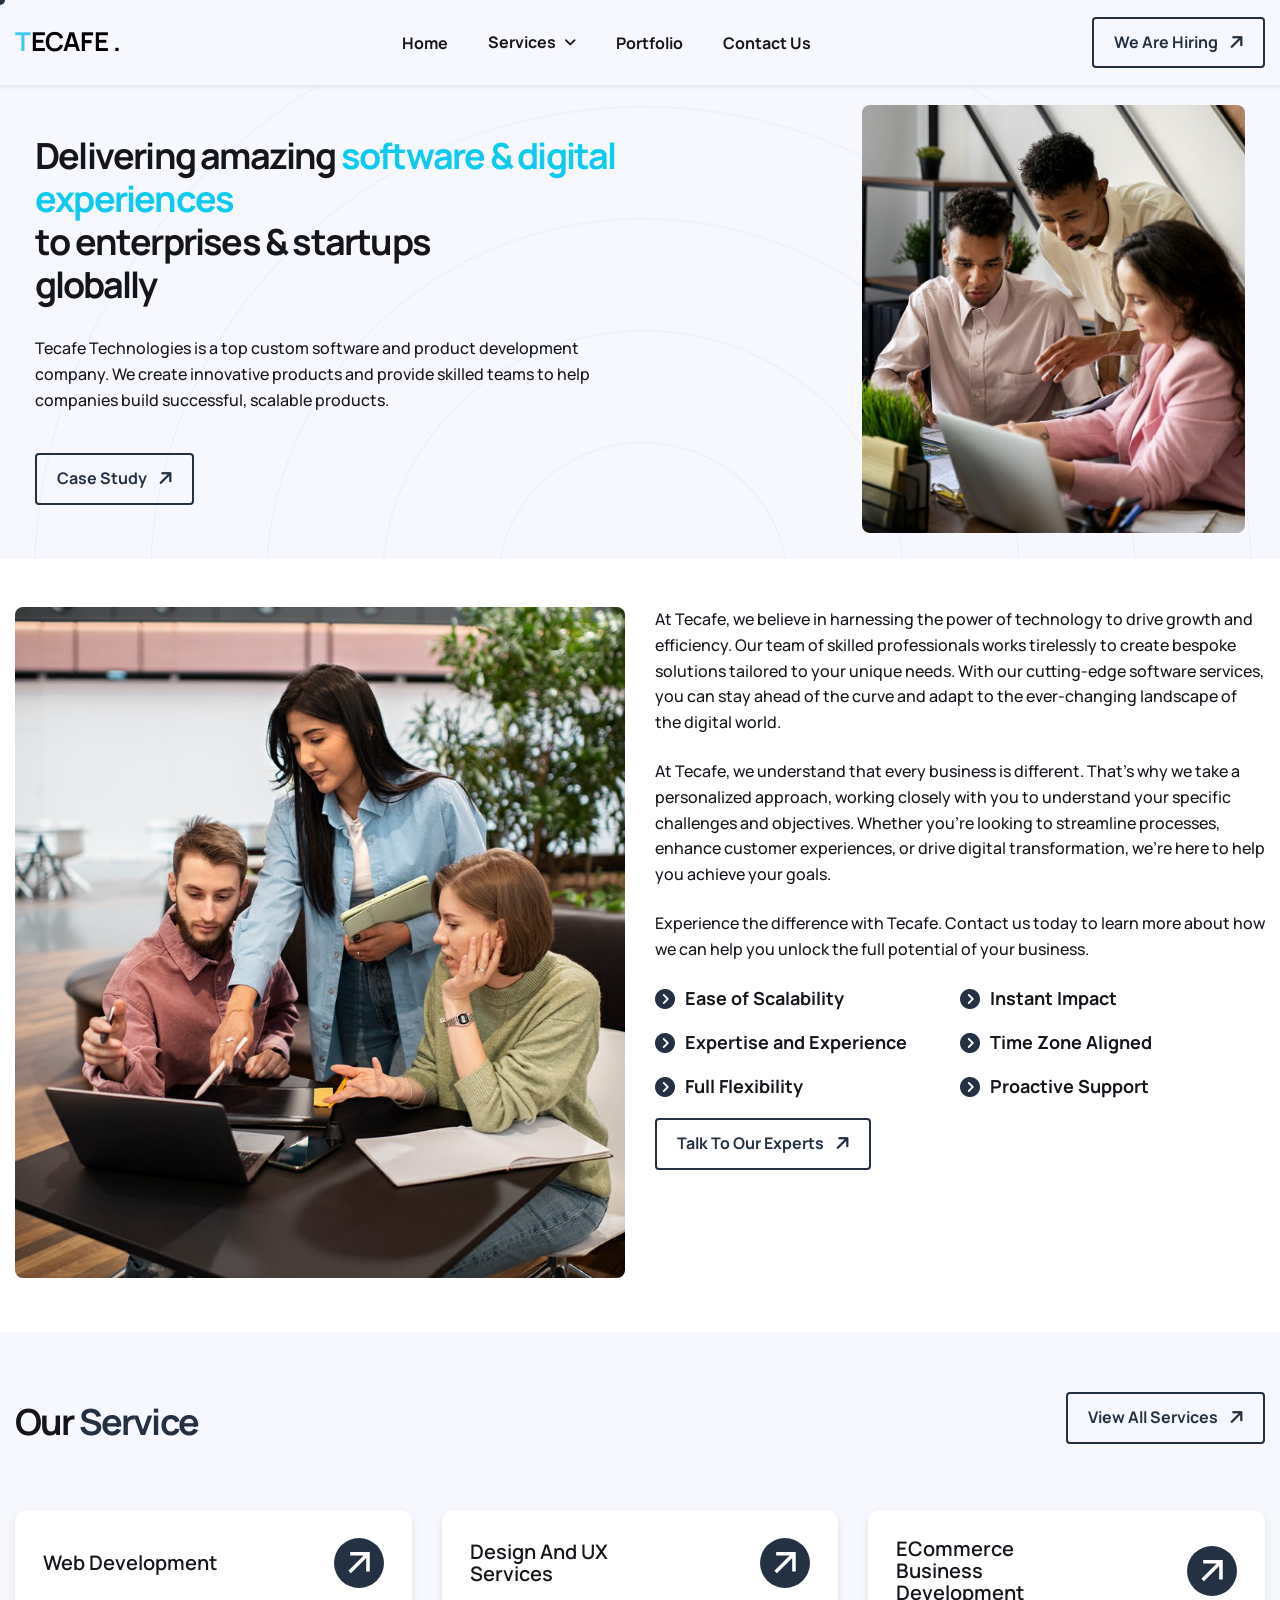
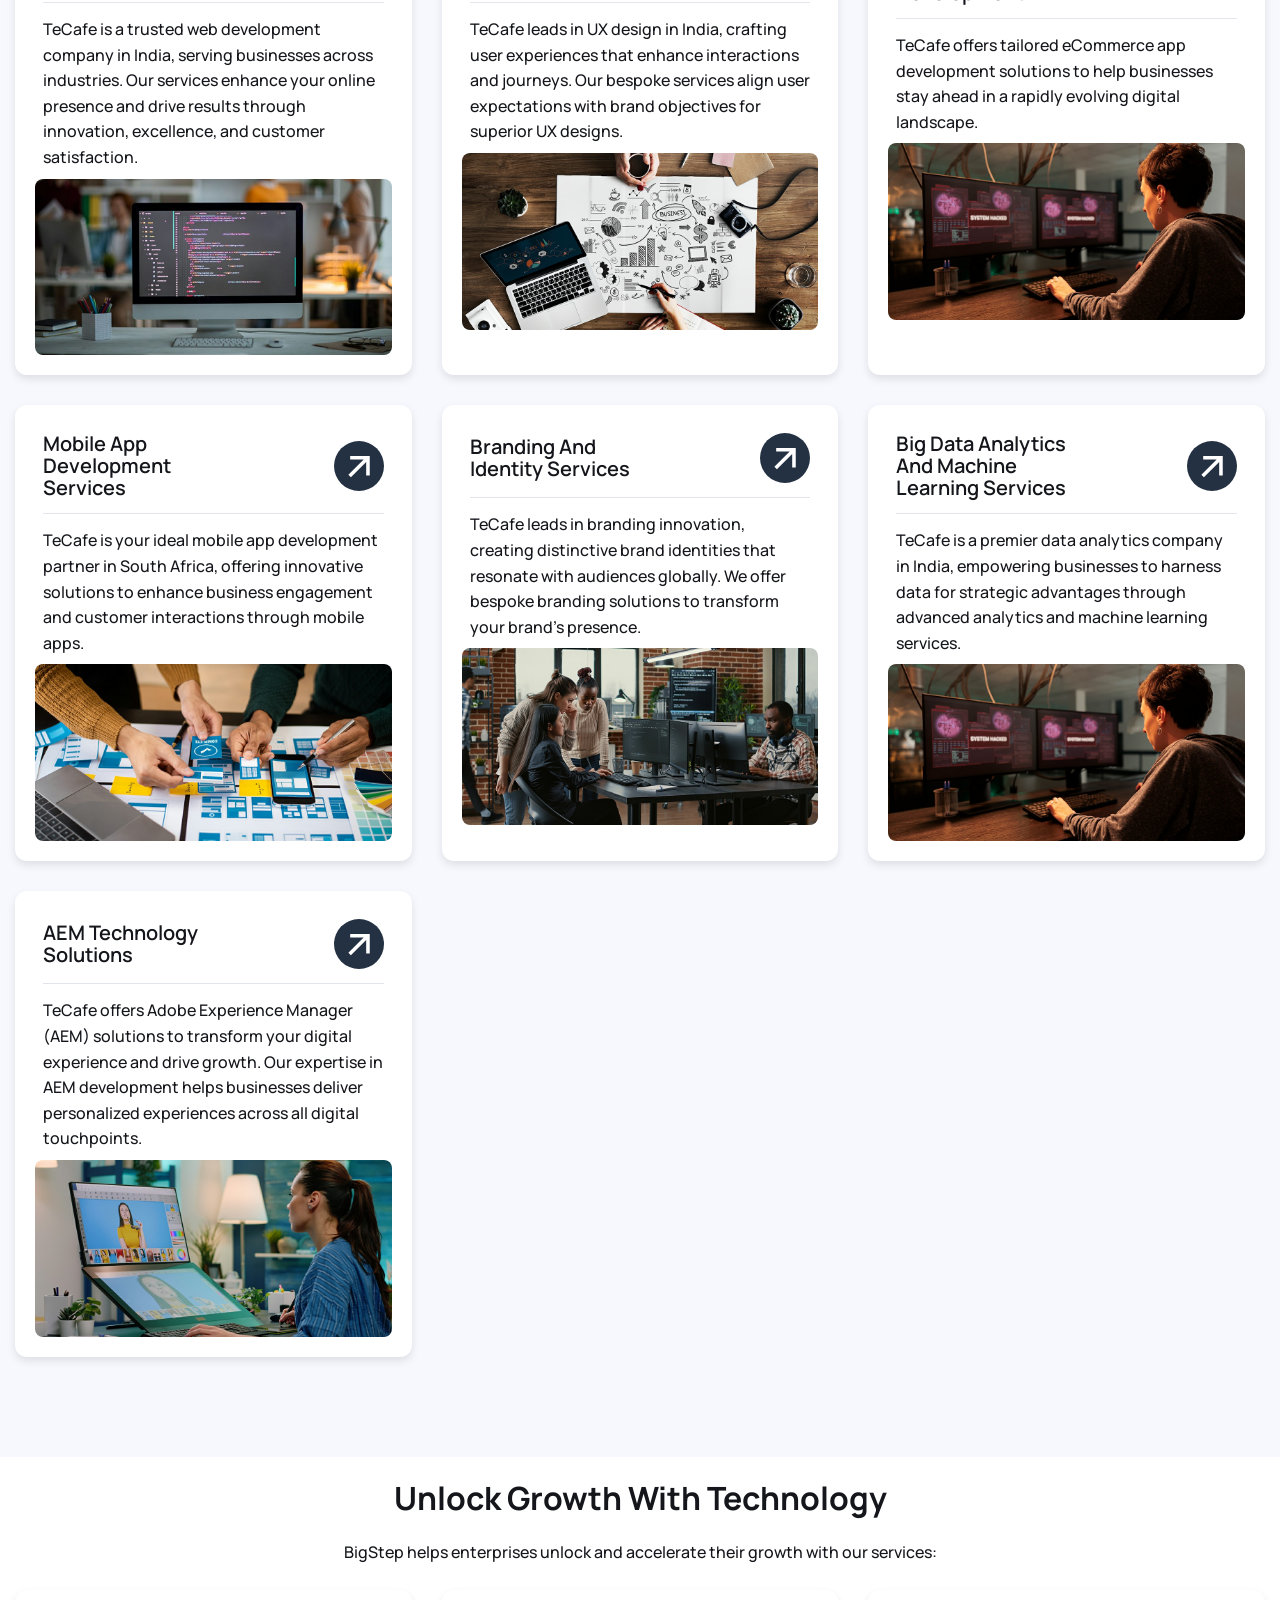
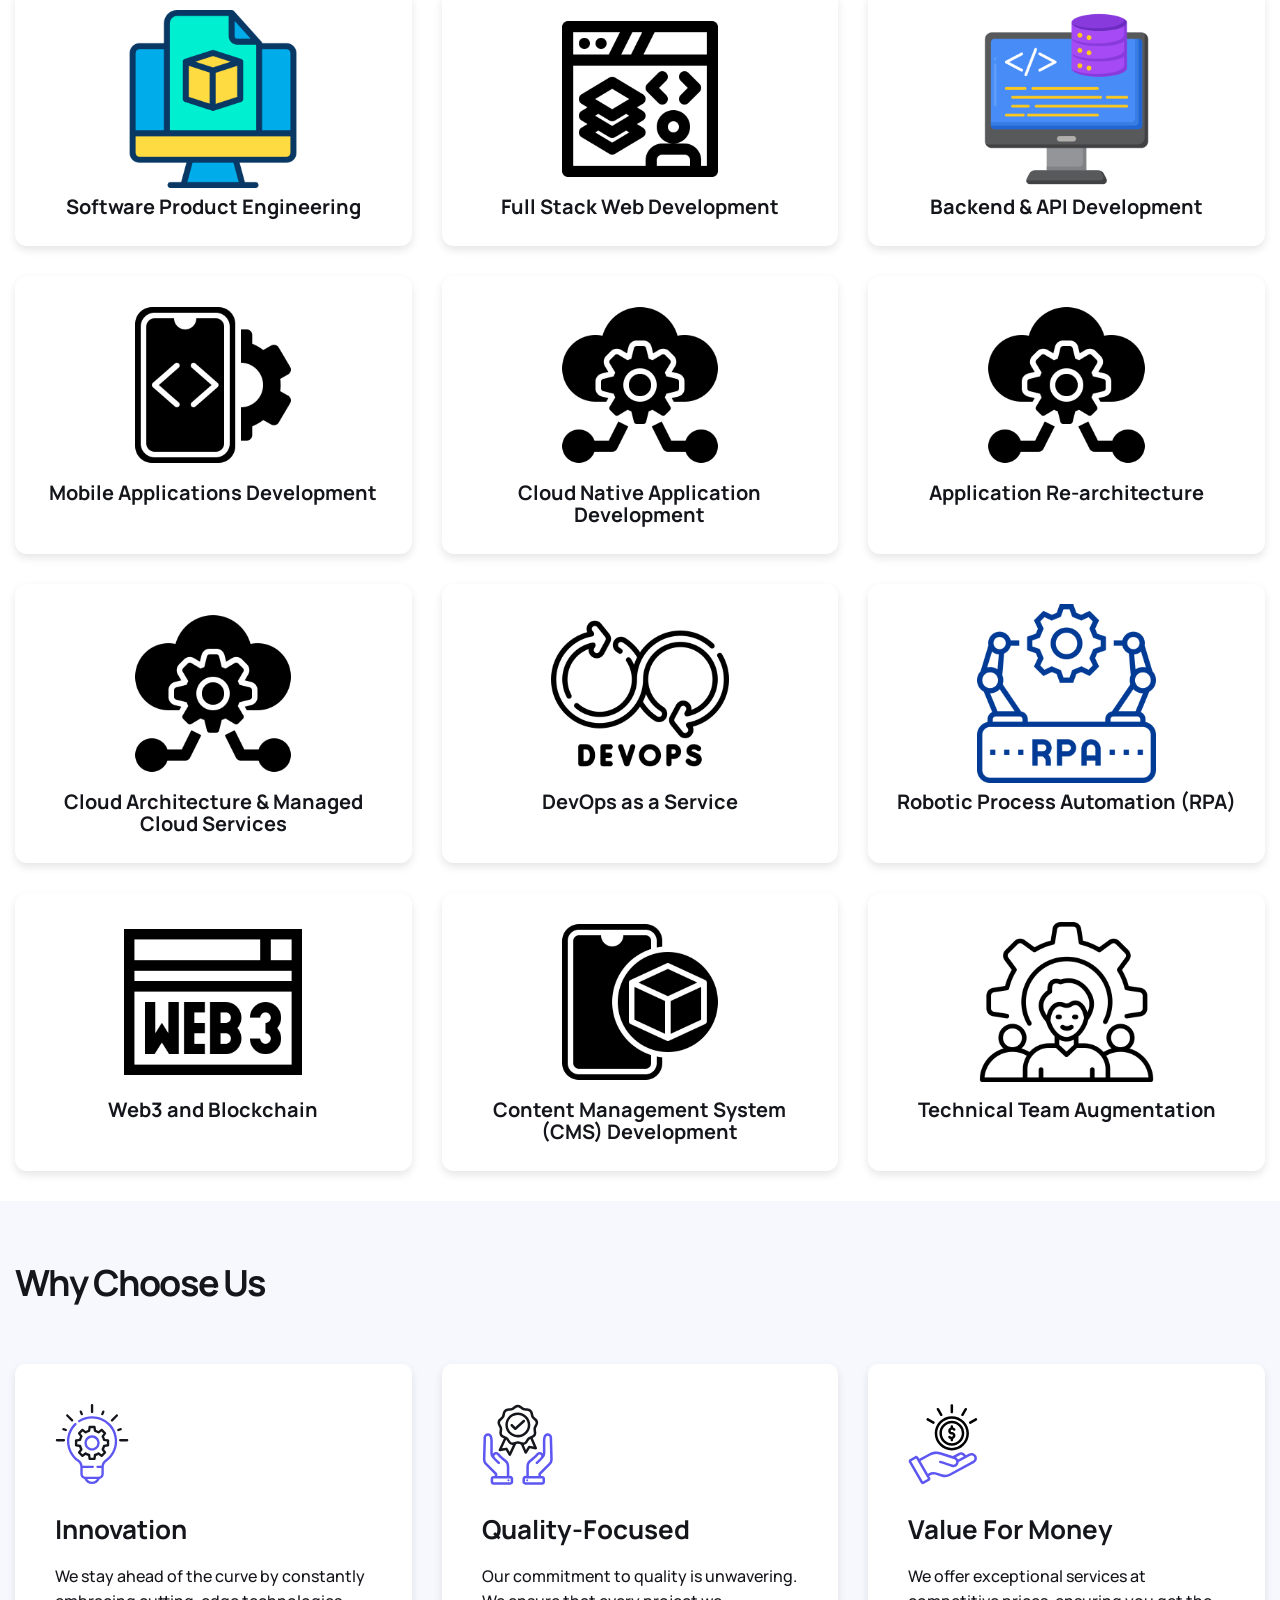
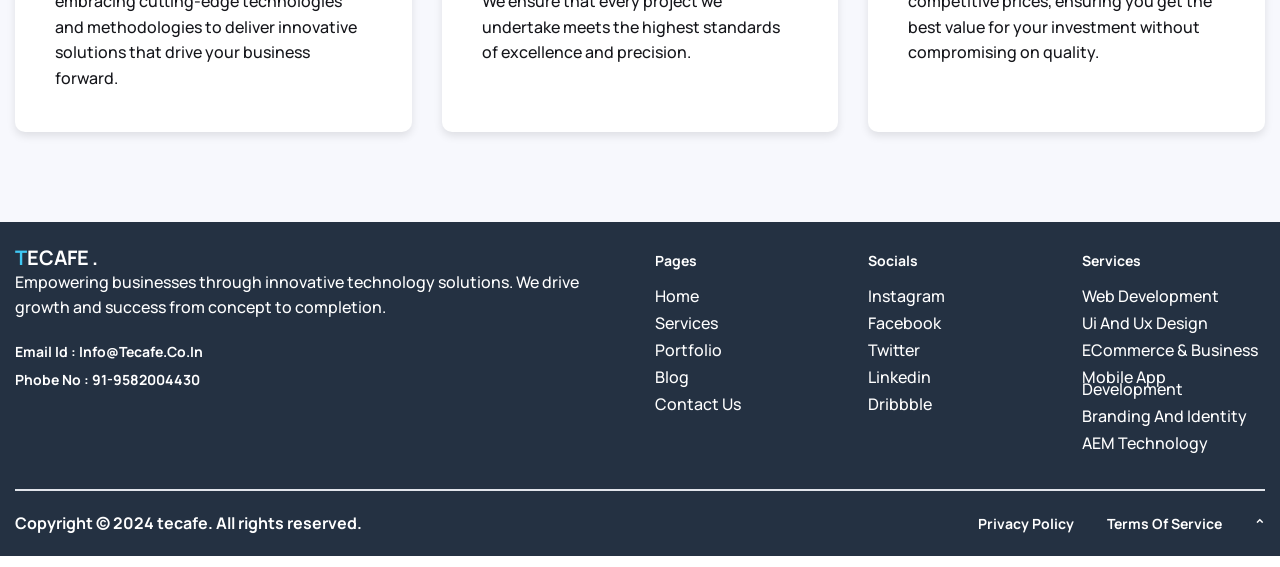
==== commit b0568818: "website updated" ====
--- a/index.html
+++ b/index.html
@@ -1,625 +1,769 @@
 <!DOCTYPE html>
-<!-- saved from url=(0052) -->
-<html style=""
-      class="js flexbox canvas canvastext webgl touch geolocation postmessage websqldatabase indexeddb hashchange history draganddrop websockets rgba hsla multiplebgs backgroundsize borderimage borderradius boxshadow textshadow opacity cssanimations csscolumns cssgradients cssreflections csstransforms csstransforms3d csstransitions fontface generatedcontent video audio localstorage sessionstorage webworkers applicationcache svg inlinesvg smil svgclippaths">
+<html lang="zxx">
+
+<!-- Mirrored from demo.awaikenthemes.com/html-preview/weebix/ by HTTrack Website Copier/3.x [XR&CO'2014], Fri, 07 Jun 2024 18:28:14 GMT -->
 <head>
-    <meta http-equiv="Content-Type" content="text/html; charset=UTF-8">
-
-    <meta http-equiv="X-UA-Compatible" content="IE=edge">
-    <title>TeCafe</title>
-    <meta name="viewport" content="width=device-width, initial-scale=1">
-    <meta name="description" content="TeCafe">
-    <meta name="keywords"
-          content="TeCafe">
-    <meta name="author" content="www.tecafe.co.in">
-
-    <!-- Facebook and Twitter integration -->
-    <meta property="og:title" content="">
-    <meta property="og:image" content="">
-    <meta property="og:url" content="">
-    <meta property="og:site_name" content="">
-    <meta property="og:description" content="">
-    <meta name="twitter:title" content="">
-    <meta name="twitter:image" content="">
-    <meta name="twitter:url" content="">
-    <meta name="twitter:card" content="">
-
-    <link href="/css" rel="stylesheet">
-
-    <!-- Animate.css -->
-    <link rel="stylesheet"
-          href="css/animate.css">
-    <!-- Icomoon Icon Fonts-->
-    <link rel="stylesheet"
-          href="css/icomoon.css">
-    <!-- Themify Icons-->
-    <link rel="stylesheet"
-          href="css/themify-icons.css">
-    <!-- Bootstrap  -->
-    <link rel="stylesheet"
-          href="css/bootstrap.css">
-
-    <!-- Magnific Popup -->
-    <link rel="stylesheet"
-          href="css/magnific-popup.css">
-
-    <!-- Owl Carousel  -->
-    <link rel="stylesheet"
-          href="css/owl.carousel.min.css">
-    <link rel="stylesheet"
-          href="css/owl.theme.default.min.css">
-
-    <!-- Theme style  -->
-    <link rel="stylesheet" href="css/style.css">
-
-    <!-- Modernizr JS -->
-    <script async=""
-            src="js/analytics.js"></script>
-    <script src="js/modernizr-2.6.2.min.js"></script>
-    <!-- FOR IE9 below -->
-    <!--[if lt IE 9]>
-    <script src="js/respond.min.js"></script>
-    <![endif]-->
-
-    <!-- Styleswitcher ( This style is for demo purposes only, you may delete this anytime. ) -->
-    <link rel="stylesheet" id="theme-switch"
-          href="css/style.css">
-    <link rel="stylesheet"
-          href="css/color-preset-option.css">
-    <!-- END styleswitcher demo -->
+	<!-- Meta -->
+	<meta charset="utf-8">
+	<meta http-equiv="X-UA-Compatible" content="IE=edge">
+	<meta name="viewport" content="width=device-width, initial-scale=1.0">
+	<meta name="description" content="">
+	<meta name="keywords" content="">
+	<meta name="author" content="Awaiken">
+	<!-- Page Title -->
+	<title>Tecafe - IT Service And Technology</title>
+	<!-- Favicon Icon -->
+	<link rel="shortcut icon" type="image/x-icon" href="">
+	<!-- Google Fonts Css-->
+	<link rel="preconnect" href="https://fonts.googleapis.com/">
+	<link rel="preconnect" href="https://fonts.gstatic.com/" crossorigin>
+	<link href="https://fonts.googleapis.com/css2?family=Manrope:wght@400;500;700&amp;display=swap" rel="stylesheet">
+	<!-- Bootstrap Css -->
+	<link href="css/bootstrap.min.css" rel="stylesheet" media="screen">
+	<!-- SlickNav Css -->
+	<link href="css/slicknav.min.css" rel="stylesheet">
+	<!-- Swiper Css -->
+	<link rel="stylesheet" href="css/swiper-bundle.min.css">
+	<!-- Font Awesome Icon Css-->
+	<link href="css/all.css" rel="stylesheet" media="screen">
+	<!-- Animated Css -->
+	<link href="css/animate.css" rel="stylesheet">
+	<!-- Magnific Popup Core Css File -->
+	<link rel="stylesheet" href="css/magnific-popup.css">
+	<!-- Main Custom Css -->
+	<link href="css/custom.css" rel="stylesheet" media="screen">
 </head>
-<body data-gr-c-s-loaded="true">
-
-<div class="gtco-loader" style="display: none;"></div>
-
-<div id="page"><a href="#"
-                  class="js-gtco-nav-toggle gtco-nav-toggle gtco-nav-dark"><i></i></a>
-    <div id="gtco-offcanvas">
-        <ul>
-            <li class="active"><a href="index.html">Home</a></li>
-            <li><a href="service.html">Services</a></li>
-            <li><a href="portfolio.html">Portfolio</a></li>
-            <!--<li><a href="blog.html">Blog</a></li>-->
-            <li><a href="contact.html">Contact</a></li>
-        </ul>
+
+
+<body class="tt-magic-cursor">
+
+    <!-- Preloader Start -->
+	<!-- <div class="preloader">
+		<div class="loading-container">
+			<div class="loading"></div>
+			<div id="loading-icon">Tecafe</div>
+		</div>
+	</div> -->
+	<!-- Preloader End -->
+
+	<!-- Magic Cursor Start -->
+	<div id="magic-cursor">
+		<div id="ball"></div>
+	</div>
+	<!-- Magic Cursor End -->
+
+    <!-- Header Start -->
+	<header class="main-header">
+		<div class="header-sticky">
+			<nav class="navbar navbar-expand-lg">
+				<div class="container">
+					<!-- Logo Start -->
+					<a class="navbar-brand" href="./">
+						<!-- <img src="images/logo.svg" alt="Logo"> --><b> <span style="color: #3fc8f4;font-size:26px;font-weight:800px">T</span><span style="font-size:26px;font-weight:700px">E</span><span style="font-size:26px; font-weight:700px">C</span><span style="font-size:26px; font-weight:700px">A</span><span style="font-size:26px;font-weight:700px ">F</span><span style="font-size:26px;font-weight:700px ">E</span>         <span style="font-size:26px;font-weight:700px ">.</span> <!-- Vivid Magenta --></b>
+					</a>
+					<!-- Logo End -->
+
+					<!-- Main Menu Start -->
+					<div class="collapse navbar-collapse main-menu">
+                        <div class="nav-menu-wrapper">
+                            <ul class="navbar-nav mr-auto" id="menu">
+                                <li class="nav-item "><a class="nav-link" href="./">Home</a>
+                                   
+                                </li>                                
+                                <!-- <li class="nav-item"><a class="nav-link" href="about.html">about us</a></li> -->
+                                <!-- <li class="nav-item dropdown">
+                                    <a class="nav-link dropdown-toggle" href="#"   >
+                                      Services
+                                    </a>
+                                  
+                                  </li> -->
+                                  <li class="nav-item submenu"><a class="nav-link" href="./service">Services</a>
+                                    <ul>
+                                        <li class="nav-item sab-menu"><a class="nav-link" href="/services/web-devlopment">Web Development</a></li>
+                                        <li class="nav-item  sab-menu"><a class="nav-link" href="/services/design-and-ux-services">Design and UX </a></li>
+                                        <li class="nav-item  sab-menu" ><a class="nav-link" href="/services/ECommerce-Business-Development">ECommerce Business </a></li>
+                                        <li class="nav-item  sab-menu"><a class="nav-link" href="/services/Mobile-App-Development-Services">Mobile App Development </a></li>
+                                        <li class="nav-item  sab-menu"><a class="nav-link" href="/services/Branding-And-Identity-Services">Branding And Identity </a></li>
+                                      
+                                          
+                                        <li class="nav-item  sab-menu"><a class="nav-link" href="/services/AEM-Technology-Solutions">AEM Technology Solutions</a></li>
+                                        <li class="nav-item  sab-menu"><a class="nav-link" href="/services/Big Data Analytics-And-Machine-Learning-Services ">Big Data Analytics And Machine Learning  </a></li>
+                                    </ul>
+                                </li>
+                                
+                                  <!-- <li class="nav-item "><a class="nav-link" href="./services">Services</a> -->
+                                <li class="nav-item"><a class="nav-link" href="./portfolio">Portfolio</a></li>
+                                <!-- <li class="nav-item"><a class="nav-link" href="./blog">blog</a></li> -->
+                                <li class="nav-item "><a class="nav-link" href="./contact-us">Contact Us</a></li> 
+                                <!-- <li class="nav-item "><a class="nav-link" href="./case-study">Case Study</a></li>   -->
+                                <!-- <li class="nav-item submenu"><a class="nav-link" href="#">pages</a>
+                                    <ul>                                        
+                                        <li class="nav-item"><a class="nav-link" href="service-single.html">service details</a></li>
+                                        <li class="nav-item"><a class="nav-link" href="portfolio-single.html">portfolio details </a></li>
+                                        <li class="nav-item"><a class="nav-link" href="blog-single.html">blog details</a></li>
+                                        <li class="nav-item"><a class="nav-link" href="faqs.html">FAQ</a></li>
+                                        <li class="nav-item"><a class="nav-link" href="404.html">404</a></li>
+                                    </ul>
+                                </li> -->
+                                <!-- <li class="nav-item "><a class="nav-link" href="contact-us.html">We are Hiring</a></li> 
+                                <li class="nav-item "><a class="nav-link" href="contact-us.html">Contact Us</a></li>                               -->
+                            </ul>
+                        </div>
+                        <!-- Let’s Start Button Start -->
+                        <div class=" d-inline-flex">
+                            <!-- <a href="contact-us.html" class="btn-default">We are Hiring</a> -->
+                            <a href="./contact-us" class="btn-default">We are Hiring</a>
+                        </div>
+                        <!-- Let’s Start Button End -->
+					</div>
+					<!-- Main Menu End -->
+
+					<div class="navbar-toggle"></div>
+				</div>
+			</nav>
+			<div class="responsive-menu"></div>
+		</div>
+	</header>
+	<!-- Header End -->
+
+    <!-- Hero Section Start -->
+	<div class="hero">
+		<div class="container">
+            <div class="row align-items-center">
+                <div class="col-lg-8">
+                    <!-- Hero Content Start -->
+                    <div class="hero-content">
+                        <!-- Section Title Start -->
+                        <div class="section-title">
+                            <!-- <h3 class="wow fadeInUp">about our Company</h3> -->
+                            <h1 class="text-anime-style-3">Delivering amazing <span style=" color:#0dcaf0"> software & digital experiences</span>to enterprises & startups globally</span></h1>
+                        </div>
+                        <!-- Section Title End -->
+
+                        <!-- Hero Body Start -->
+                        <div class="hero-body">
+                            <p class="wow fadeInUp" data-wow-delay="0.5s">Tecafe Technologies is a top custom software and product development company. We create innovative products and provide skilled teams to help companies build successful, scalable products.</p>
+                        </div>
+                        <!-- Hero Body End -->
+
+                        <!-- Hero Footer Start -->
+                        <div class="hero-footer">
+                            <a href="./case-study" class="btn-default wow fadeInUp" data-wow-delay="0.25s">Case Study</a>
+                        </div>
+                        <!-- Hero Footer End -->
+                    </div>
+                    <!-- Hero Left Content End -->
+                </div>
+
+                <div class="col-lg-4">
+                    <!-- Hero Video Image Start -->
+                    <div class="hero-video-image">
+                        <div class="hero-image">
+                            <figure class="image-anime reveal">
+                                <img src="images/hero-img.jpg" alt="">
+                            </figure>                            
+                        </div>
+
+                        <!-- <div class="hero-play-button">
+                            <a href="https://www.youtube.com/watch?v=Y-x0efG1seA" class="popup-video"><i class="fa-solid fa-play"></i></a>
+                        </div> -->
+                    </div>
+                    <!-- Hero Video Image End -->
+                </div>
+            </div>
+        </div>
+	</div>
+	<!-- Hero Section End -->
+<!-- About Section Start -->
+<div class="about-us py-5">
+    <div class="container">
+        <div class="row align-items-start">
+            <div class="col-lg-6 col-md-12">
+                <!-- About Us Image Start -->
+                <div class="about-image">
+                    <div class="about-img">
+                        <figure class="image-anime reveal">
+                            <img src="images/about-us-img.jpg" class="img-fluid" alt="">
+                        </figure>
+                    </div>
+                </div>
+                <!-- About Us Image End -->
+            </div>
+
+            <div class="col-lg-6 col-md-12">
+                <!-- About Us Content Start -->
+                <div class="about-content">
+                    <p class="wow fadeInUp" data-wow-delay="0.5s">At Tecafe, we believe in harnessing the power of technology to drive growth and efficiency. Our team of skilled professionals works tirelessly to create bespoke solutions tailored to your unique needs. With our cutting-edge software services, you can stay ahead of the curve and adapt to the ever-changing landscape of the digital world.</p>
+
+                    <p class="wow fadeInUp" data-wow-delay="1s">At Tecafe, we understand that every business is different. That's why we take a personalized approach, working closely with you to understand your specific challenges and objectives. Whether you're looking to streamline processes, enhance customer experiences, or drive digital transformation, we're here to help you achieve your goals.</p>
+
+                    <p class="wow fadeInUp" data-wow-delay="1.25s">Experience the difference with Tecafe. Contact us today to learn more about how we can help you unlock the full potential of your business.</p>
+
+                    <ul class="wow fadeInUp" data-wow-delay="1s">
+                        <li>Ease of Scalability</li>
+                        <li>Instant Impact</li>
+                        <li>Expertise and Experience</li>
+                        <li>Time Zone Aligned</li>
+                        <li>Full Flexibility</li>
+                        <li>Proactive Support</li>
+                    </ul>
+
+                    <a href="./contact-us" class="btn-default wow fadeInUp" data-wow-delay="0.25s">Talk to our Experts</a>
+                </div>
+                <!-- About Us Content End -->
+            </div>
+        </div>
     </div>
-
-
-    <div class="page-inner">
-
-        <div id="head-top" style="position: absolute; width: 100%; top: 0; ">
-            <div class="gtco-top">
-                <div class="container-fluid">
-                    <div class="row">
-                        <div class="col-md-6 col-xs-6">
-                            <div id="gtco-logo"><a href="index.html">TeCafe
-                                <em>.</em></a></div>
-                        </div>
-                        <div class="col-md-6 col-xs-6 social-icons">
-                            <ul class="gtco-social-top">
-                                <li><a href="#"><i
-                                        class="icon-facebook"></i></a></li>
-                                <li><a href="#"><i
-                                        class="icon-twitter"></i></a></li>
-                                <li><a href="#"><i
-                                        class="icon-linkedin"></i></a></li>
-                                <li><a href="#"><i
-                                        class="icon-instagram"></i></a></li>
-                            </ul>
-                        </div>
-                    </div>
-                </div>
-            </div>
-            <div class="sticky-wrapper">
-                <nav class="gtco-nav sticky-banner" role="navigation">
-                    <div class="gtco-container">
-
-                        <div class="row">
-                            <div class="col-xs-12 text-center menu-1">
-                                <ul>
-                                    <li class="active"><a href="index.html">Home</a></li>
-                                    <li><a href="service.html">Services</a></li>
-                                    <li><a href="portfolio.html">Portfolio</a></li>
-                                    <!--<li><a href="blog.html">Blog</a></li>-->
-                                    <li><a href="contact.html">Contact</a></li>
-                                </ul>
+</div>
+<!-- About Section End -->
+
+
+<!-- Our Services Section Start -->
+<div class="our-services">
+    <div class="container">
+        <div class="row section-row align-items-center">
+            <div class="col-lg-7 col-md-7">
+                <!-- Section Title Start -->
+                <div class="section-title">
+                    <!-- <h3 class="wow fadeInUp">our services</h3> -->
+                    <h2 class="text-anime-style-3">Our <span style="">Service</span>  </h2>
+                </div>
+                <!-- Section Title End -->
+            </div>
+
+            <div class="col-lg-5 col-md-5">
+                <!-- Section Btn Start -->
+                <div class="section-btn">
+                    <a href="/service" class="btn-default wow fadeInUp" data-wow-delay="0.25s">view all services</a>
+                </div>
+                <!-- Section Btn End -->
+            </div>
+        </div>
+
+        <div class="row">
+            <div class="col-lg-4 col-md-6">
+                <!-- Service Item Start -->
+                <div class="service-item wow fadeInUp" data-wow-delay="0.25s">
+                    <div class="service-content">
+                        <div class="service-content-title">
+                            <h2>web development</h2>
+                            <a href="/services/web-devlopment"><img src="images/arrow.svg" alt=""></a>
+                        </div>
+                        <p>TeCafe is a trusted web development company in India, serving businesses across industries. Our services enhance your online presence and drive results through innovation, excellence, and customer satisfaction.</p>                            
+                    </div>
+                    <div class="service-image">
+                        <figure class="image-anime">
+                            <img src="images/service-img-1.jpg" alt="">
+                        </figure>
+                    </div>
+                </div>
+                <!-- Service Item End -->
+            </div>
+
+            <div class="col-lg-4 col-md-6">
+                <!-- Service Item Start -->
+                <div class="service-item wow fadeInUp" data-wow-delay="0.5s">
+                    <div class="service-content">
+                        <div class="service-content-title">
+                            <h2>Design and UX Services</h2>
+                            <a href="/services/design-and-ux-services"><img src="images/arrow.svg" alt=""></a>
+                        </div>
+                        <p>TeCafe leads in UX design in India, crafting user experiences that enhance interactions and journeys. Our bespoke services align user expectations with brand objectives for superior UX designs.</p>
+                    </div>
+                    <div class="service-image">
+                        <figure class="image-anime">
+                            <img src="images/service-img-2.jpg" alt="">
+                        </figure>
+                    </div>
+                </div>
+                <!-- Service Item End -->
+            </div>
+
+            <div class="col-lg-4 col-md-6">
+                <!-- Service Item Start -->
+                <div class="service-item wow fadeInUp" data-wow-delay="0.25s">
+                    <div class="service-content">
+                        <div class="service-content-title">
+                            <h2>eCommerce Business Development</h2>
+                            <a href="/services/ECommerce-Business-Development"><img src="images/arrow.svg" alt=""></a>
+                        </div>
+                        <p>TeCafe offers tailored eCommerce app development solutions to help businesses stay ahead in a rapidly evolving digital landscape.</p>
+                    </div>
+                    <div class="service-image">
+                        <figure class="image-anime">
+                            <img src="images/service-img-3.jpg" alt="">
+                        </figure>
+                    </div>
+                </div>
+                <!-- Service Item End -->
+            </div>
+
+            <div class="col-lg-4 col-md-6">
+                <!-- Service Item Start -->
+                <div class="service-item wow fadeInUp" data-wow-delay="1s">
+                    <div class="service-content">
+                        <div class="service-content-title">
+                            <h2>Mobile App Development Services</h2>
+                            <a href="/services/Mobile-App-Development-Services"><img src="images/arrow.svg" alt=""></a>
+                        </div>
+                        <p>TeCafe is your ideal mobile app development partner in South Africa, offering innovative solutions to enhance business engagement and customer interactions through mobile apps.</p>
+                    </div>                        
+                    <div class="service-image">
+                        <figure class="image-anime">
+                            <img src="images/service-img-4.jpg" alt="">
+                        </figure>
+                    </div>
+                </div>
+                <!-- Service Item End -->
+            </div>
+
+            <div class="col-lg-4 col-md-6">
+                <!-- Service Item Start -->
+                <div class="service-item wow fadeInUp" data-wow-delay="1.25s">
+                    <div class="service-content">
+                        <div class="service-content-title">
+                            <h2>Branding and Identity Services</h2>
+                            <a href="/services/Branding-And-Identity-Services"><img src="images/arrow.svg" alt=""></a>
+                        </div>
+                        <p>TeCafe leads in branding innovation, creating distinctive brand identities that resonate with audiences globally. We offer bespoke branding solutions to transform your brand's presence.</p>
+                    </div>
+                    <div class="service-image">
+                        <figure class="image-anime">
+                            <img src="images/service-img-5.jpg" alt="">
+                        </figure>
+                    </div>
+                </div>
+                <!-- Service Item End -->
+            </div>
+
+            <div class="col-lg-4 col-md-6">
+                <!-- Service Item Start -->
+                <div class="service-item wow fadeInUp" data-wow-delay="1.5s">
+                    <div class="service-content">
+                        <div class="service-content-title">
+                            <h2>Big Data Analytics and Machine Learning Services</h2>
+                            <a href="/services/Big Data Analytics-And-Machine-Learning-Services"><img src="images/arrow.svg" alt=""></a>
+                        </div>
+                        <p>TeCafe is a premier data analytics company in India, empowering businesses to harness data for strategic advantages through advanced analytics and machine learning services.</p>
+                    </div>
+                    <div class="service-image">
+                        <figure class="image-anime">
+                            <img src="images/service-img-3.jpg" alt="">
+                        </figure>
+                    </div>
+                </div>
+                <!-- Service Item End -->
+                 
+            </div>
+
+
+            
+            <div class="col-lg-4 col-md-6">
+                <!-- Service Item Start -->
+                <div class="service-item wow fadeInUp" data-wow-delay="1.5s">
+                    <div class="service-content">
+                        <div class="service-content-title">
+                            <h2>AEM Technology Solutions</h2>
+                            <a href="/services/AEM-Technology-Solutions"><img src="images/arrow.svg" alt=""></a>
+                        </div>
+                        <p>TeCafe offers Adobe Experience Manager (AEM) solutions to transform your digital experience and drive growth. Our expertise in AEM development helps businesses deliver personalized experiences across all digital touchpoints.</p>
+                    </div>
+                    <div class="service-image">
+                        <figure class="image-anime">
+                            <img src="images/service-img-6.jpg" alt="">
+                        </figure>
+                    </div>
+                </div>
+                <!-- Service Item End -->
+            </div>
+            
+        </div>
+    </div>
+</div>
+<!-- Our Services Section End -->
+
+ <!-- Our Services Section End -->
+
+<div class="container text-center">
+    <h2 class="my-4">Unlock Growth With Technology</span></h2>
+    <p>BigStep helps enterprises unlock and accelerate their growth with our services:</p>
+    
+    <div class="row">
+        <div class="col-lg-4 col-md-6">
+            <!-- Service Item Start -->
+            <div class="service-item wow fadeInUp" data-wow-delay="0.25s">
+                <div class="service-image1">
+                    <figure class="image-anime">
+                        <img src="images/icon-software-product-engineering.png" alt="Software Product Engineering">
+                    </figure>
+                </div>
+                <div class="service-content">
+                    <h5>Software Product Engineering</h5>
+                </div>
+            </div>
+            <!-- Service Item End -->
+        </div>
+        
+        <div class="col-lg-4 col-md-6">
+            <!-- Service Item Start -->
+            <div class="service-item wow fadeInUp" data-wow-delay="0.25s">
+                <div class="service-image1">
+                    <figure class="image-anime">
+                        <img src="images/icon-full-stack-web-development.png" alt="Full Stack Web Development">
+                    </figure>
+                </div>
+                <div class="service-content">
+                    <h5>Full Stack Web Development</h5>
+                </div>
+            </div>
+            <!-- Service Item End -->
+        </div>
+        
+        <div class="col-lg-4 col-md-6">
+            <!-- Service Item Start -->
+            <div class="service-item wow fadeInUp" data-wow-delay="0.25s">
+                <div class="service-image1">
+                    <figure class="image-anime">
+                        <img src="images/icon-backend-api-development.png" alt="Backend & API Development">
+                    </figure>
+                </div>
+                <div class="service-content">
+                    <h5>Backend & API Development</h5>
+                </div>
+            </div>
+            <!-- Service Item End -->
+        </div>
+        
+        <div class="col-lg-4 col-md-6">
+            <!-- Service Item Start -->
+            <div class="service-item wow fadeInUp" data-wow-delay="0.25s">
+                <div class="service-image1">
+                    <figure class="image-anime">
+                        <img src="images/icon-mobile-applications-developmen.png" alt="Mobile Applications Development">
+                    </figure>
+                </div>
+                <div class="service-content">
+                    <h5>Mobile Applications Development</h5>
+                </div>
+            </div>
+            <!-- Service Item End -->
+        </div>
+        
+        <div class="col-lg-4 col-md-6">
+            <!-- Service Item Start -->
+            <div class="service-item wow fadeInUp" data-wow-delay="0.25s">
+                <div class="service-image1">
+                    <figure class="image-anime">
+                        <img src="images/icon-cloud-architecture-managed-cloud-services.png" alt="Cloud Native Application Development">
+                    </figure>
+                </div>
+                <div class="service-content">
+                    <h5>Cloud Native Application Development</h5>
+                </div>
+            </div>
+            <!-- Service Item End -->
+        </div>
+        
+        <div class="col-lg-4 col-md-6">
+            <!-- Service Item Start -->
+            <div class="service-item wow fadeInUp" data-wow-delay="0.25s">
+                <div class="service-image1">
+                    <figure class="image-anime">
+                        <img src="images/icon-cloud-architecture-managed-cloud-services.png" alt="Application Re-architecture">
+                    </figure>
+                </div>
+                <div class="service-content">
+                    <h5>Application Re-architecture</h5>
+                </div>
+            </div>
+            <!-- Service Item End -->
+        </div>
+        
+        <div class="col-lg-4 col-md-6">
+            <!-- Service Item Start -->
+            <div class="service-item wow fadeInUp" data-wow-delay="0.25s">
+                <div class="service-image1">
+                    <figure class="image-anime">
+                        <img src="images/icon-cloud-architecture-managed-cloud-services.png" alt="Cloud Architecture & Managed Cloud Services">
+                    </figure>
+                </div>
+                <div class="service-content">
+                    <h5>Cloud Architecture & Managed Cloud Services</h5>
+                </div>
+            </div>
+            <!-- Service Item End -->
+        </div>
+        
+        <div class="col-lg-4 col-md-6">
+            <!-- Service Item Start -->
+            <div class="service-item wow fadeInUp" data-wow-delay="0.25s">
+                <div class="service-image1">
+                    <figure class="image-anime">
+                        <img src="images/devops.png" alt="DevOps as a Service">
+                    </figure>
+                </div>
+                <div class="service-content">
+                    <h5>DevOps as a Service</h5>
+                </div>
+            </div>
+            <!-- Service Item End -->
+        </div>
+        
+        <div class="col-lg-4 col-md-6">
+            <!-- Service Item Start -->
+            <div class="service-item wow fadeInUp" data-wow-delay="0.25s">
+                <div class="service-image1">
+                    <figure class="image-anime">
+                        <img src="images/icon-robotic-process-automation.png" alt="Robotic Process Automation (RPA)">
+                    </figure>
+                </div>
+                <div class="service-content">
+                    <h5>Robotic Process Automation (RPA)</h5>
+                </div>
+            </div>
+            <!-- Service Item End -->
+        </div>
+        
+        <div class="col-lg-4 col-md-6">
+            <!-- Service Item Start -->
+            <div class="service-item wow fadeInUp" data-wow-delay="0.25s">
+                <div class="service-image1">
+                    <figure class="image-anime">
+                        <img src="images/icon-web3-blockchain.png" alt="Web3 and Blockchain">
+                    </figure>
+                </div>
+                <div class="service-content">
+                    <h5>Web3 and Blockchain</h5>
+                </div>
+            </div>
+            <!-- Service Item End -->
+        </div>
+        
+        <div class="col-lg-4 col-md-6">
+            <!-- Service Item Start -->
+            <div class="service-item wow fadeInUp" data-wow-delay="0.25s">
+                <div class="service-image1">
+                    <figure class="image-anime">
+                        <img src="images/icon-content-management-system-development.png" alt="Content Management System (CMS) Development">
+                    </figure>
+                </div>
+                <div class="service-content">
+                    <h5>Content Management System (CMS) Development</h5>
+                </div>
+            </div>
+            <!-- Service Item End -->
+        </div>
+        
+        <div class="col-lg-4 col-md-6">
+            <!-- Service Item Start -->
+            <div class="service-item wow fadeInUp" data-wow-delay="0.25s">
+                <div class="service-image1">
+                    <figure class="image-anime">
+                        <img src="images/technical-team.png" alt="Technical Team Augmentation">
+                    </figure>
+                </div>
+                <div class="service-content">
+                    <h5>Technical Team Augmentation</h5>
+                </div>
+            </div>
+            <!-- Service Item End -->
+        </div>
+    </div>
+</div>
+
+<!-- Why Choose Us Section Start -->
+<div class="why-choose-us">
+    <div class="container">
+        <div class="row section-row align-items-center">
+            <div class="col-lg-8 col-md-12">
+                <!-- Section Title Start -->
+                <div class="section-title">
+                    <h2 class="wow fadeInUp">Why Choose Us</h2>
+                   
+                </div>
+                <!-- Section Title End -->
+            </div>
+        </div>
+
+        <div class="row">
+            <div class="col-lg-4 col-md-6">
+                <!-- Why Choose Item Start -->
+                <div class="why-choose-us-item wow fadeInUp" data-wow-delay="0.25s">
+                    <div class="icon-box">
+                        <img src="images/icon-whyus-1.svg" alt="Innovation Icon">
+                    </div>
+                    <h3>Innovation</h3>
+                    <p>We stay ahead of the curve by constantly embracing cutting-edge technologies and methodologies to deliver innovative solutions that drive your business forward.</p>
+                </div>
+                <!-- Why Choose Item End -->
+            </div>
+
+            <div class="col-lg-4 col-md-6">
+                <!-- Why Choose Item Start -->
+                <div class="why-choose-us-item wow fadeInUp" data-wow-delay="0.5s">
+                    <div class="icon-box">
+                        <img src="images/icon-whyus-2.svg" alt="Quality-Focused Icon">
+                    </div>
+                    <h3>Quality-Focused</h3>
+                    <p>Our commitment to quality is unwavering. We ensure that every project we undertake meets the highest standards of excellence and precision.</p>
+                </div>
+                <!-- Why Choose Item End -->
+            </div>
+
+            <div class="col-lg-4">
+                <!-- Why Choose Item Start -->
+                <div class="why-choose-us-item wow fadeInUp" data-wow-delay="0.25s">
+                    <div class="icon-box">
+                        <img src="images/icon-whyus-3.svg" alt="Value for Money Icon">
+                    </div>
+                    <h3>Value for Money</h3>
+                    <p>We offer exceptional services at competitive prices, ensuring you get the best value for your investment without compromising on quality.</p>
+                </div>
+                <!-- Why Choose Item End -->
+            </div>
+
+           
+            </div>
+        </div>
+    </div>
+</div>
+<!-- Why Choose Us Section End -->
+
+
+
+
+    <!-- Footer Start -->
+	<footer class="main-footer">
+        <div class="container">
+			<div class="row">
+				<div class="col-md-12">
+					<!-- Mega Footer Start -->
+					<div class="mega-footer mega-footer-bg ">
+						<div class="row">
+							<div class="col-lg-6 col-md-12">
+								<!-- Footer About Start -->
+								<div class="footer-about">
+									<figure>
+										<!-- <img src="images/logo.svg" alt="Logo"> --><b> <span style="color: #3fc8f4;font-size:20px;font-weight:700px">T</span><span style="font-size:20px;font-weight:700px">E</span><span style="font-size:20px; font-weight:700px">C</span><span style="font-size:20px; font-weight:700px">A</span><span style="font-size:20px;font-weight:700px ">F</span><span style="font-size:20px;font-weight:700px ">E</span>         <span style="font-size:20px;font-weight:700px ">.</span> <!-- Vivid Magenta --></b>
+									</figure>
+									<p class="text-color">Empowering businesses through innovative technology solutions. We drive growth and success from concept to completion.</p>
+                                    <ul>
+                                        <li><a href="#">Email Id : info@tecafe.co.in</a></li>
+                                        <li><a href="#">Phobe No : 91-9582004430</a></li>
+                                    </ul>
+								</div>
+								<!-- Footer About End -->
+							</div>
+
+							<div class="col-lg-2 col-md-4">
+								<!-- Footer Links Start -->
+								<div class="footer-links">
+									<h2>pages</h2>
+									<ul>
+										<li><a href="/">Home</a></li>
+										<li><a href="./service/">Services</a></li>
+										<li><a href="./portfolio">Portfolio</a></li>
+										<li><a href="./Blog">Blog</a></li>
+										<li><a href="contact-us/">Contact Us</a></li>
+									</ul>
+								</div>
+								<!-- Footer Links End -->
+							</div>
+
+							<div class="col-lg-2 col-md-4">
+								<!-- Footer Links Start -->
+								<div class="footer-links">
+									<h2>Socials</h2>
+									<ul>
+										<li><a href="#">instagram</a></li>
+										<li><a href="#">facebook</a></li>
+										<li><a href="#">twitter</a></li>
+										<li><a href="#">linkedin</a></li>
+                                        <li><a href="#">dribbble</a></li>
+									</ul>
+								</div>
+								<!-- Footer Links End -->
+							</div>
+
+							<div class="col-lg-2 col-md-4">
+								<!-- Footer Links Start -->
+								<div class="footer-links">
+									<h2>services</h2>
+									<ul>
+										<li><a href="/services/web-devlopment">web development</a></li>
+										<li><a href="/services/design-and-ux-services">Ui and Ux Design</a></li>
+										<li><a href="/services/ECommerce-Business-Development">ECommerce & Business </a></li>
+										<li><a href="/services/Mobile-App-Development-Services">mobile app development</a></li>
+										<li><a href="/services/Branding-And-Identity-Services">Branding And Identity</a></li>
+                                        <li><a href="/services/AEM-Technology-Solutions">AEM Technology </a></li>
+									
+                                    
+                                        </ul>
+								</div>
+								<!-- Footer Links End -->
+							</div>
+						</div>
+					</div>
+					<!-- Mega Footer End -->
+
+					<!-- Copyright Footer Start -->
+					<div class="footer-copyright">
+                        <div class="row align-items-center">
+                            <div class="col-lg-6">
+                                <!-- Footer Copyright Content Start -->
+								<div class="footer-copyright-text">
+									<p><b>Copyright © 2024 tecafe. All rights reserved.</b></p>
+								</div>
+								<!-- Footer Copyright Content End -->
                             </div>
-                        </div>
-
-                    </div>
-                </nav>
-            </div>
-        </div>
-
-        <header id="gtco-header" class="gtco-cover gtco-cover-md" role="banner"
-                style="background-image: url(&quot;images/img_bg_test.jpg&quot;); background-position: 50% 0%;"
-                data-stellar-background-ratio="0.5">
-            <div class="overlay"></div>
-            <div class="gtco-container">
-                <div class="row row-mt-15em">
-                    <div class="col-md-12 mt-text text-center animate-box fadeInUp animated-fast"
-                         data-animate-effect="fadeInUp">
-                        <h1>We Build <strong>Branded Platforms</strong></h1>
-                        <h2>Far far away, behind the word mountains, far from the countries Vokalia.</h2>
-                    </div>
-                </div>
-            </div>
-        </header>
-
-        <div class="flex-section gtco-gray-bg">
-            <div class="col-1">
-                <div class="text">
-
-                    <div class="row row-pb-sm">
-                        <div class="col-md-12">
-                            <h2>Creative Minds</h2>
-
-                            <p>Lorem ipsum dolor sit amet, consectetur adipisicing elit. Repudiandae accusamus, fugiat
-                                ut! Ducimus accusamus, quos. Esse ea iste, expedita atque quod quo maxime, saepe!
-                                Architecto unde aliquid atque excepturi dolores dolore fugit rem recusandae amet a,
-                                molestiae et! Dolore, laborum?</p>
-                            <p>Quaerat quisquam quasi minima at molestias porro accusantium qui atque doloremque ab,
-                                odio tempora obcaecati cumque veritatis quo, assumenda nihil dolor optio enim fugit
-                                accusamus laborum. Autem neque dignissimos, corrupti, fugiat labore nisi illo, delectus,
-                                alias natus optio distinctio culpa!</p>
-                        </div>
-                    </div>
-                    <div class="row">
-                        <div class="col-md-6">
-                            <ul class="check-li">
-                                <li>Quaerat quisquam quasi</li>
-                                <li>Accusantium qui atque doloremque</li>
-                                <li>Expedita atque quod</li>
-                            </ul>
-                        </div>
-                        <div class="col-md-6">
-                            <ul class="check-li">
-                                <li>Quaerat quisquam quasi</li>
-                                <li>Accusantium qui atque doloremque</li>
-                                <li>Expedita atque quod</li>
-                            </ul>
-                        </div>
-                    </div>
-                </div>
-            </div>
-            <div class="col-2 flex-img" style="background-image: url(images/img_1.jpg);"></div>
-        </div>
-
-        <div class="gtco-cover gtco-cover-sm"
-             style="background-image: url(&quot;images/img_bg_2.jpg&quot;); background-position: 50% 50%;"
-             data-stellar-background-ratio="0.5">
-            <div class="overlay"></div>
-            <div class="gtco-container text-center">
-                <div class="display-t">
-                    <div class="display-tc">
-                        <h1 class="animate-box">Never Stop Learning</h1>
-                    </div>
-                </div>
-            </div>
-        </div>
-
-        <div class="flex-section reverse">
-            <div class="col-1">
-                <div class="text">
-
-                    <div class="row row-pb-sm">
-                        <div class="col-md-12">
-                            <h2>Expertise &amp; Beliefs</h2>
-                            <p>Dignissimos asperiores vitae velit veniam totam fuga molestias accusamus alias autem
-                                provident. Odit ab aliquam dolor eius.</p>
-                            <p>Lorem ipsum dolor sit amet, consectetur adipisicing elit. Repudiandae accusamus, fugiat
-                                ut! Ducimus accusamus, quos. Esse ea iste, expedita atque quod quo maxime, saepe!
-                                Architecto unde aliquid atque excepturi dolores dolore fugit rem recusandae amet a,
-                                molestiae et! Dolore, laborum?</p>
-                            <p>Quaerat quisquam quasi minima at molestias porro accusantium qui atque doloremque ab,
-                                odio tempora obcaecati cumque veritatis quo, assumenda nihil dolor optio enim fugit
-                                accusamus laborum. Autem neque dignissimos, corrupti, fugiat labore nisi illo, delectus,
-                                alias natus optio distinctio culpa!</p>
-                        </div>
-                    </div>
-                    <div class="row">
-                        <div class="col-md-6">
-                            <ul class="check-li">
-                                <li>Quaerat quisquam quasi</li>
-                                <li>Accusantium qui atque doloremque</li>
-                                <li>Expedita atque quod</li>
-                            </ul>
-                        </div>
-                        <div class="col-md-6">
-                            <ul class="check-li">
-                                <li>Quaerat quisquam quasi</li>
-                                <li>Accusantium qui atque doloremque</li>
-                                <li>Expedita atque quod</li>
-                            </ul>
-                        </div>
-                    </div>
-
-                </div>
-            </div>
-            <div class="col-2 flex-img" style="background-image: url(images/img_bg_2.jpg);"></div>
-        </div>
-
-        <div class="gtco-cover gtco-cover-sm"
-             style="background-image: url(&quot;images/img_bg_3.jpg&quot;); background-position: 50% 50%;"
-             data-stellar-background-ratio="0.5">
-            <div class="overlay"></div>
-            <div class="gtco-container text-center">
-                <div class="display-t">
-                    <div class="display-tc">
-                        <h1 class="animate-box">Quality Over Quantity</h1>
-                    </div>
-                </div>
-            </div>
-        </div>
-
-        <div class="overflow-hid">
-            <div class="gtco-section">
-                <div class="gtco-container">
-                    <div class="row">
-                        <div class="col-md-8 col-md-offset-2 text-center gtco-heading">
-                            <h2>Services</h2>
-                            <p>Dignissimos asperiores vitae velit veniam totam fuga molestias accusamus alias autem
-                                provident. Odit ab aliquam dolor eius.</p>
-                        </div>
-                    </div>
-                    <div class="row">
-
-                        <div class="col-lg-4 col-md-4 col-sm-6">
-                            <a href="#" class="gtco-card-item">
-                                <figure>
-                                    <div class="overlay"><i class="ti-plus"></i></div>
-                                    <img src="images/img_1.jpg"
-                                         alt="Image" class="img-responsive">
-                                </figure>
-                                <div class="gtco-text">
-                                    <h2>Data Analytics</h2>
-                                    <p>Far far away, behind the word mountains, far from the countries Vokalia..</p>
-                                    <p><span class="btn btn-primary">Learn more</span></p>
+                            <div class="col-lg-6">
+                                <!-- Footer Policy Links Start -->
+                                <div class="footer-policy-links">
+                                    <ul>
+                                        <li><a href="#">privacy policy</a></li>
+                                        <li><a href="#">terms of service</a></li>
+                                        <li class="highlighted"><a href="#top">^</a></li>
+                                    </ul>
                                 </div>
-                            </a>
-                        </div>
-                        <div class="col-lg-4 col-md-4 col-sm-6">
-                            <a href="#" class="gtco-card-item">
-                                <figure>
-                                    <div class="overlay"><i class="ti-plus"></i></div>
-                                    <img src="images/img_2.jpg"
-                                         alt="Image" class="img-responsive">
-                                </figure>
-                                <div class="gtco-text">
-                                    <h2>Web Development</h2>
-                                    <p>Far far away, behind the word mountains, far from the countries Vokalia..</p>
-                                    <p><span class="btn btn-primary">Learn more</span></p>
-                                </div>
-                            </a>
-                        </div>
-                        <div class="col-lg-4 col-md-4 col-sm-6">
-                            <a href="#" class="gtco-card-item">
-                                <figure>
-                                    <div class="overlay"><i class="ti-plus"></i></div>
-                                    <img src="images/img_3.jpg"
-                                         alt="Image" class="img-responsive">
-                                </figure>
-                                <div class="gtco-text">
-                                    <h2>Branding</h2>
-                                    <p>Far far away, behind the word mountains, far from the countries Vokalia..</p>
-                                    <p><span class="btn btn-primary">Learn more</span></p>
-                                </div>
-                            </a>
-                        </div>
-
-
-                        <div class="col-lg-4 col-md-4 col-sm-6">
-                            <a href="#" class="gtco-card-item">
-                                <figure>
-                                    <div class="overlay"><i class="ti-plus"></i></div>
-                                    <img src="images/img_1.jpg"
-                                         alt="Image" class="img-responsive">
-                                </figure>
-                                <div class="gtco-text">
-                                    <h2>eCommerce Development</h2>
-                                    <p>Far far away, behind the word mountains, far from the countries Vokalia..</p>
-                                    <p><span class="btn btn-primary">Learn more</span></p>
-                                </div>
-                            </a>
-                        </div>
-
-                        <div class="col-lg-4 col-md-4 col-sm-6">
-                            <a href="#" class="gtco-card-item">
-                                <figure>
-                                    <div class="overlay"><i class="ti-plus"></i></div>
-                                    <img src="images/img_2.jpg"
-                                         alt="Image" class="img-responsive">
-                                </figure>
-                                <div class="gtco-text">
-                                    <h2>Design &amp; UX</h2>
-                                    <p>Far far away, behind the word mountains, far from the countries Vokalia..</p>
-                                    <p><span class="btn btn-primary">Learn more</span></p>
-                                </div>
-                            </a>
-                        </div>
-
-                        <div class="col-lg-4 col-md-4 col-sm-6">
-                            <a href="#" class="gtco-card-item">
-                                <figure>
-                                    <div class="overlay"><i class="ti-plus"></i></div>
-                                    <img src="images/img_3.jpg"
-                                         alt="Image" class="img-responsive">
-                                </figure>
-                                <div class="gtco-text">
-                                    <h2>Strategy</h2>
-                                    <p>Far far away, behind the word mountains, far from the countries Vokalia..</p>
-                                    <p><span class="btn btn-primary">Learn more</span></p>
-                                </div>
-                            </a>
-                        </div>
-
-                    </div>
-                </div>
-            </div>
-
-            <div id="gtco-features">
-                <div class="gtco-container">
-                    <div class="row">
-                        <div class="col-md-8 col-md-offset-2 text-center gtco-heading animate-box">
-                            <h2>How We Work</h2>
-                            <p>Dignissimos asperiores vitae velit veniam totam fuga molestias accusamus alias autem
-                                provident. Odit ab aliquam dolor eius.</p>
-                        </div>
-                    </div>
-                    <div class="row">
-                        <div class="col-md-4 col-sm-6">
-                            <div class="feature-center animate-box" data-animate-effect="fadeIn">
-							<span class="icon">
-								<i>1</i>
-							</span>
-                                <h3>Design</h3>
-                                <p>Dignissimos asperiores vitae velit veniam totam fuga molestias accusamus alias autem
-                                    provident.</p>
+                                <!-- Footer Policy Links End -->
                             </div>
-                        </div>
-                        <div class="col-md-4 col-sm-6">
-                            <div class="feature-center animate-box" data-animate-effect="fadeIn">
-							<span class="icon">
-								<i>2</i>
-							</span>
-                                <h3>Develop</h3>
-                                <p>Dignissimos asperiores vitae velit veniam totam fuga molestias accusamus alias autem
-                                    provident.</p>
-                            </div>
-                        </div>
-                        <div class="col-md-4 col-sm-6">
-                            <div class="feature-center animate-box" data-animate-effect="fadeIn">
-							<span class="icon">
-								<i>3</i>
-							</span>
-                                <h3>Launch</h3>
-                                <p>Dignissimos asperiores vitae velit veniam totam fuga molestias accusamus alias autem
-                                    provident.</p>
-                            </div>
-                        </div>
-
-
-                    </div>
-                </div>
-            </div>
-        </div>
-
-
-        <div class="gtco-cover gtco-cover-sm"
-             style="background-image: url(&quot;images/img_bg_1.jpg&quot;); background-position: 50% 50%;"
-             data-stellar-background-ratio="0.5">
-            <div class="overlay"></div>
-            <div class="gtco-container text-center">
-                <div class="display-t">
-                    <div class="display-tc">
-                        <h1>We have high quality services that you will surely love!</h1>
-                    </div>
-                </div>
-            </div>
-        </div>
-
-        <div id="gtco-counter" class="gtco-section">
-            <div class="gtco-container">
-
-                <div class="row">
-                    <div class="col-md-8 col-md-offset-2 text-center gtco-heading animate-box">
-                        <h2>Facts</h2>
-                        <p>Dignissimos asperiores vitae velit veniam totam fuga molestias accusamus alias autem
-                            provident. Odit ab aliquam dolor eius.</p>
-                    </div>
-                </div>
-
-                <div class="row">
-
-                    <div class="col-md-3 col-sm-6 animate-box" data-animate-effect="fadeInUp">
-                        <div class="feature-center">
-                            <span class="counter js-counter" data-from="0" data-to="196" data-speed="5000"
-                                  data-refresh-interval="50">1</span>
-                            <span class="counter-label">Clients</span>
-
-                        </div>
-                    </div>
-                    <div class="col-md-3 col-sm-6 animate-box" data-animate-effect="fadeInUp">
-                        <div class="feature-center">
-                            <span class="counter js-counter" data-from="0" data-to="97" data-speed="5000"
-                                  data-refresh-interval="50">1</span>
-                            <span class="counter-label">Projects</span>
-                        </div>
-                    </div>
-                    <div class="col-md-3 col-sm-6 animate-box" data-animate-effect="fadeInUp">
-                        <div class="feature-center">
-                            <span class="counter js-counter" data-from="0" data-to="12402" data-speed="5000"
-                                  data-refresh-interval="50">1</span>
-                            <span class="counter-label">Coffee</span>
-                        </div>
-                    </div>
-                    <div class="col-md-3 col-sm-6 animate-box" data-animate-effect="fadeInUp">
-                        <div class="feature-center">
-                            <span class="counter js-counter" data-from="0" data-to="12202" data-speed="5000"
-                                  data-refresh-interval="50">1</span>
-                            <span class="counter-label">Line of codes</span>
-
-                        </div>
-                    </div>
-
-                </div>
-            </div>
-        </div>
-
-
-        <div id="gtco-subscribe">
-            <div class="gtco-container">
-                <div class="row animate-box">
-                    <div class="col-md-8 col-md-offset-2 text-center gtco-heading">
-                        <h2>Subscribe</h2>
-                    </div>
-                </div>
-                <div class="row animate-box">
-                    <div class="col-md-8 col-md-offset-2">
-                        <form class="form-inline" id="fh5co-subscribe" novalidate="novalidate">
-                            <div class="col-md-6 col-sm-6">
-                                <div class="form-group">
-                                    <label for="fh5co-email" class="sr-only">Email</label>
-                                    <input type="email" class="form-control" id="fh5co-email" placeholder="Your Email">
-                                    <p id="fh5co-subscribe-response"></p>
-                                </div>
-                            </div>
-                            <div class="col-md-6 col-sm-6">
-                                <button type="submit" class="btn btn-default btn-block">Subscribe</button>
-                            </div>
-                        </form>
-                    </div>
-                </div>
-            </div>
-        </div>
-
-        <footer id="gtco-footer" role="contentinfo">
-            <div class="gtco-container">
-                <div class="row row-p	b-md">
-
-                    <div class="col-md-4">
-                        <div class="gtco-widget">
-                            <h3>About Us</h3>
-                            <p>Lorem ipsum dolor sit amet consectetur adipisicing elit. Tempore eos molestias quod sint
-                                ipsum possimus temporibus officia iste perspiciatis consectetur in fugiat.</p>
-                            <p><a href="#">Learn more...</a></p>
-                        </div>
-                    </div>
-
-                    <div class="col-md-4 col-md-push-1">
-                        <div class="gtco-widget">
-                            <h3>Services</h3>
-                            <ul class="gtco-footer-links">
-                                <li><a href="#">Data Analytics</a>
-                                </li>
-                                <li><a href="#">Web Development</a>
-                                </li>
-                                <li><a href="#">Branding &amp;
-                                    Identity</a></li>
-                                <li><a href="#">eCommerce
-                                    Development</a></li>
-                                <li><a href="#">Design &amp; UX</a>
-                                </li>
-                                <li><a href="#">Strategt</a></li>
-                            </ul>
-                        </div>
-                    </div>
-
-
-                    <div class="col-md-3 col-md-push-1">
-                        <div class="gtco-widget">
-                            <h3>Get In Touch</h3>
-                            <ul class="gtco-quick-contact">
-                                <li><a href="#"><i
-                                        class="icon-phone"></i> +91-9582004430</a></li>
-                                <li><a href="#"><i
-                                        class="icon-mail2"></i> info@tecafe.co.in</a></li>
-                                <li><a href="#"><i
-                                        class="icon-chat"></i> Live Chat</a></li>
-                            </ul>
-                        </div>
-                    </div>
-
-                </div>
-
-                <div class="row copyright">
-                    <div class="col-md-12">
-                        <p class="pull-left">
-                            <small class="block">© 2019 TeCafe All Rights Reserved.</small>
-                        </p>
-                        <p class="pull-right">
-                        </p>
-                        <ul class="gtco-social-icons pull-right">
-                            <li><a href="#"><i
-                                    class="icon-twitter"></i></a></li>
-                            <li><a href="#"><i
-                                    class="icon-facebook"></i></a></li>
-                            <li><a href="#"><i
-                                    class="icon-linkedin"></i></a></li>
-                            <li><a href="#"><i
-                                    class="icon-dribbble"></i></a></li>
-                        </ul>
-                        <p></p>
-                    </div>
-                </div>
-
-            </div>
-        </footer>
-    </div>
-
-</div>
-
-<div class="gototop js-top">
-    <a href="#" class="js-gotop"><i class="icon-arrow-up"></i></a>
-</div>
-
-<!-- jQuery -->
-<script src="js/jquery.min.js"></script>
-<!-- jQuery Easing -->
-<script src="js/jquery.easing.1.3.js"></script>
-<!-- Bootstrap -->
-<script src="js/bootstrap.min.js"></script>
-<!-- Waypoints -->
-<script src="js/jquery.waypoints.min.js"></script>
-<script src="js/sticky.js"></script>
-<!-- Carousel -->
-<script src="js/owl.carousel.min.js"></script>
-<!-- countTo -->
-<script src="js/jquery.countTo.js"></script>
-
-<!-- Stellar Parallax -->
-<script src="js/jquery.stellar.min.js"></script>
-
-<!-- Magnific Popup -->
-<script src="js/jquery.magnific-popup.min.js"></script>
-<script src="js/magnific-popup-options.js"></script>
-
-<!-- jQuery Validate -->
-<script src="js/jquery.validate.min.js"></script>
-
-<!-- Main -->
-<script src="js/main.js"></script>
-
-
-<script>
-    (function (i, s, o, g, r, a, m) {
-        i['GoogleAnalyticsObject'] = r;
-        i[r] = i[r] || function () {
-            (i[r].q = i[r].q || []).push(arguments)
-        }, i[r].l = 1 * new Date();
-        a = s.createElement(o),
-            m = s.getElementsByTagName(o)[0];
-        a.async = 1;
-        a.src = g;
-        m.parentNode.insertBefore(a, m)
-    })(window, document, 'script', '//www.google-analytics.com/analytics.js', 'ga');
-
-    ga('create', 'UA-65003908-1', 'auto');
-    ga('send', 'pageview');
-</script>
-
-
-<span style="border-radius: 3px; text-indent: 20px; width: auto; padding: 0px 4px 0px 0px; text-align: center; font-style: normal; font-variant: normal; font-weight: bold; font-stretch: normal; font-size: 11px; line-height: 20px; font-family: &quot;Helvetica Neue&quot;, Helvetica, sans-serif; color: rgb(255, 255, 255); background: url(&quot;[data-uri]&quot;) 3px 50% / 14px 14px no-repeat rgb(189, 8, 28); position: absolute; opacity: 1; z-index: 8675309; display: none; cursor: pointer; border: none; -webkit-font-smoothing: antialiased;">Save</span><span
-        style="width: 24px; height: 24px; background: url(&quot;[data-uri]&quot;) 50% 50% / 14px 14px no-repeat rgba(0, 0, 0, 0.4); position: absolute; opacity: 1; z-index: 8675309; display: none; cursor: pointer; border: none; border-radius: 12px;"></span>
+                        </div>						
+					</div>
+					<!-- Copyright Footer End -->
+				</div>
+			</div>
+		</div>
+    </footer>
+    <!-- Footer End -->
+
+    <!-- Jquery Library File -->
+    <script src="js/jquery-3.7.1.min.js"></script>
+    <!-- Bootstrap js file -->
+    <script src="js/bootstrap.min.js"></script>
+    <!-- Validator js file -->
+    <script src="js/validator.min.js"></script>
+    <!-- SlickNav js file -->
+    <script src="js/jquery.slicknav.js"></script>
+    <!-- Swiper js file -->
+    <script src="js/swiper-bundle.min.js"></script>
+    <!-- Counter js file -->
+    <script src="js/jquery.waypoints.min.js"></script>
+    <script src="js/jquery.counterup.min.js"></script>
+    <!-- Isotop js file -->
+	<script src="js/isotope.min.js"></script>
+    <!-- Magnific js file -->
+    <script src="js/jquery.magnific-popup.min.js"></script>
+    <!-- SmoothScroll -->
+    <script src="js/SmoothScroll.js"></script>
+    <!-- MagicCursor js file -->
+    <script src="js/gsap.min.js"></script>
+    <script src="js/magiccursor.js"></script>
+    <!-- Text Effect js file -->
+	<script src="js/SplitText.js"></script>
+    <script src="js/ScrollTrigger.min.js"></script>
+    <!-- Wow js file -->
+    <script src="js/wow.js"></script>
+    <!-- Main Custom js file -->
+    <script src="js/function.js"></script>
 </body>
-</html>
+</html>
--- a/css/custom.css
+++ b/css/custom.css
@@ -0,0 +1,3577 @@
+/* ----------------------------------------------------------------------------------------
+* Author        : Awaiken
+* Template Name : Weebix - IT Service And Technology HTML Template
+* File          : CSS File
+* Version       : 1.0
+* ---------------------------------------------------------------------------------------- */
+/* INDEX
+----------------------------------------------------------------------------------------
+01. Global Variables
+02. General css
+03. Header css
+04. Hero css
+05. About us css
+06. Services css
+07. Portfolio css
+08. why choose us css
+09. Our Clients css
+10. Testimonials css
+11. Latest Post css
+12. Footer css
+13. About us page css
+14. Services Page css
+15. Portfolio Page css
+16. Blog Archive css
+17. Contact Us Page css
+18. Blog Single css
+19. Services Single css
+20. Portfolio Singe css
+21. Faqs Page css
+22. 404 Page css
+23. Responsive css
+-------------------------------------------------------------------------------------- */
+
+/************************************/
+/*** 	 01. Global Variables	  ***/
+/************************************/
+
+:root{
+	--primary-color		: #15161B;
+	--secondary-color	: #F7F8FD;
+	--text-color		: #222;
+	--accent-color		: #243142;
+	--white-color		: #FFFFFF;
+	--divider-color		: #E1E4EB;
+	--error-color		: rgb(230, 87, 87);
+	--default-font		: "Manrope", sans-serif;
+}
+
+/************************************/
+/*** 	   02. General css		  ***/
+/************************************/
+
+body{
+	font-family: var(--default-font);
+	font-size: 16px;
+	font-weight: 500;
+	line-height: 1.5em;
+	color: var(--text-color);
+	background: var(--white-color);
+}
+
+p{
+	line-height: 1.6em;
+	margin-bottom: 1.5em;
+    color: #15161B;
+}
+
+h1,
+h2,
+h3,
+h4,
+h5,
+h6{
+	margin :0;
+	font-weight: 700;
+	color: var(--primary-color);
+	line-height: 1.1em;
+}
+
+figure{
+	margin: 0;
+}
+
+img{
+	max-width: 100%;
+}
+
+a{
+	text-decoration: none;
+}
+
+a:hover{
+	text-decoration: none;
+	outline: 0;
+}
+
+a:focus{
+	text-decoration: none;
+	outline: 0;
+}
+
+html,
+body{
+	width: 100%;
+	overflow-x: clip;
+}
+
+.container{
+	max-width: 1300px;
+}
+
+.container,
+.container-fluid,
+.container-lg,
+.container-md,
+.container-sm,
+.container-xl,
+.container-xxl{
+    padding-right: 15px;
+    padding-left: 15px;
+}
+
+.image-anime{
+	position: relative;
+	overflow: hidden;
+}
+
+.image-anime:after{
+	content: "";
+	position: absolute;
+    width: 200%;
+    height: 0%;
+    left: 50%;
+    top: 50%;
+    background-color: rgba(255,255,255,.3);
+    transform: translate(-50%,-50%) rotate(-45deg);
+    z-index: 1;
+}
+
+.image-anime:hover:after{
+    height: 250%;
+    transition: all 600ms linear;
+    background-color: transparent;
+}
+
+.reveal{
+	position: relative;
+    display: -webkit-inline-box;
+    display: -ms-inline-flexbox;
+    display: inline-flex;
+    visibility: hidden;
+    overflow: hidden;
+}
+
+.reveal img{
+    height: 100%;
+    width: 100%;
+    -o-object-fit: cover;
+    object-fit: cover;
+    -webkit-transform-origin: left;
+    transform-origin: left;
+}
+
+.row{
+    margin-right: -15px;
+    margin-left: -15px;
+}
+
+.row > *{
+	padding-right: 15px;
+	padding-left: 15px;
+}
+
+.row.no-gutters{
+    margin-right: 0px;
+    margin-left: 0px;
+	padding-left: 0;
+	padding-right: 0;
+}
+
+.btn-default{
+	display: inline-block;
+	font-size: 16px;
+	font-weight: 700;
+	line-height: 1.1em;
+	 color: var(--accent-color);
+	/* background: var(--accent-color); */
+	text-transform: capitalize;
+	padding: 15px 45px 15px 20px;
+	border: 2px solid var(--accent-color);
+	border-radius: 4px;
+	transition: 0.3s ease-in-out;
+	position: relative;
+	overflow: hidden;
+	z-index: 1;
+}
+
+.btn-default::before{
+	content: '\f062';
+	position: absolute;
+    color: white;
+	top: 50%;
+	right: 0;
+	bottom: 0;
+	font-family: 'FontAwesome';
+	font-size: 18px;
+	font-weight: 900;
+	transition: 0.3s ease-in-out;
+	background: transparent;
+    color: var(--accent-color);
+	transform: translate(-20px, -50%) rotate(45deg);
+	display: flex;
+	align-items: center;
+	justify-content: center;
+}
+
+.btn-default:hover:before{
+	color: var(--accent-color);
+	transform: translate(-20px, -50%) rotate(90deg);
+    color: white;
+}
+
+.btn-default::after{ 
+	content: '';
+    display: block;
+    width: 0;
+    position: absolute;
+	top: 0;
+    left: 0;
+    bottom: 0;
+    z-index: -1;
+    color: white;
+    background: var(--accent-color);
+    /* border-radius: 30px; */
+    transition: 0.3s ease-in-out;
+}
+
+.btn-default:hover::after{
+	width: 100%;
+}
+
+.btn-default:hover{
+    color: white;
+}
+
+#magic-cursor{
+	position: absolute;
+    width: 10px !important;
+    height: 10px !important;
+    pointer-events: none;
+    z-index: 1000000;
+}
+
+#ball{
+	position: fixed;
+	display: block;
+	left: 0;
+	top: 0;
+	transform: translate(-50%, -50%);
+	width: 10px !important;
+	height: 10px !important;
+	background: var(--accent-color);
+	border-radius: 50%;
+	pointer-events: none;
+	opacity:1 !important;
+}
+
+.preloader{
+	position: fixed;
+	top: 0;
+	left: 0;
+	right: 0;
+	bottom: 0;
+	z-index: 1000;
+	background-color: var(--accent-color);
+	display: flex;
+	align-items: center;
+	justify-content: center;
+}
+
+.loading-container,
+.loading{
+	height: 8ch;
+	position: relative;
+	width: 80px;
+	border-radius: 100%;
+}
+
+.loading-container{
+	margin: 40px auto
+}
+
+.loading{
+	border: 1px solid transparent;
+	border-color: transparent var(--white-color) transparent var(--white-color);
+	animation: rotate-loading 1.5s linear 0s infinite normal;
+	transform-origin: 50% 50%;
+}
+
+.loading-container:hover .loading,
+.loading-container .loading{
+	transition: all 0.5s ease-in-out;
+}
+
+#loading-icon{
+	position: absolute;
+	top: 50%;
+	left: 50%;
+	max-width: 66px;
+	transform: translate(-50%, -50%);
+}
+
+@keyframes rotate-loading{
+	0%{
+		transform: rotate(0deg);
+	}
+
+	100%{
+		transform: rotate(360deg);
+	}
+}
+
+.section-row{
+	margin-bottom: 60px;
+}
+
+.section-btn{
+	text-align: end;
+}
+
+.section-title{
+	text-align: left;
+}
+
+.section-title h3{
+	font-size: 20px;
+	font-weight: 700;
+	text-transform: capitalize;
+	color: var(--accent-color);
+	margin-bottom: 10px;
+}
+
+.section-title h1,
+.section-title h2 {
+    font-size: 36px;
+    letter-spacing: -0.05em;
+    font-weight: 700;
+    margin-bottom: 0;
+    line-height: 1.2; /* Adjust the line-height value as needed */
+}
+
+
+.section-title h1 span,
+.section-title h2 span{
+	color: var(--accent-color);
+}
+
+/************************************/
+/**** 	   03. Header css		 ****/
+/************************************/
+
+header.main-header{
+	background-color: var(--secondary-color);
+	position: relative;
+	z-index: 100;
+}
+
+header.main-header .header-sticky {
+    padding: 15px 0;
+    position: relative;
+    top: 0;
+    z-index: 100;
+    box-shadow: 0 .125rem .25rem rgba(0, 0, 0, .075); /* Added box shadow */
+}
+
+header.main-header .header-sticky.hide{
+	transform: translateY(-100%);
+	transition: transform 0.3s ease-in-out;
+	padding: 20px 0;
+	border-radius: 0;
+	border-bottom: 1px solid var(--divider-color);
+}
+
+header.main-header .header-sticky.active{
+	position: fixed;
+	top: 0;
+	left: 0;
+	right: 0;
+	border-radius: 0;
+	border-bottom: 1px solid var(--divider-color);
+    transform: translateY(0);
+	background: var(--white-color);
+	backdrop-filter: blur(30px);
+}
+
+.navbar{
+	padding: 0;
+	align-items: center;
+}
+
+.navbar-brand{
+	padding: 0;
+	margin: 0;
+}
+
+.navbar-brand img{
+	min-width: 140px;
+}
+
+.main-menu .nav-menu-wrapper{
+	flex: 1;
+	text-align: center;
+}
+
+.main-menu .nav-menu-wrapper > ul{
+	align-items: center;
+	display: inline-flex;
+}
+
+.main-menu ul li{
+	margin: 0 10px;
+	position: relative;
+}
+
+.main-menu ul li a{
+	font-size: 16px;
+	font-weight: 700;
+	padding: 15px 10px !important;
+	color: var(--primary-color);
+	text-transform: capitalize;
+	transition: all 0.3s ease-in-out;
+}
+
+.main-menu ul li.submenu > a:after{
+	content: '\f107';
+	font-family: 'FontAwesome';
+	font-weight: 900;
+	font-size: 14px;
+	margin-left: 8px;
+}
+
+.main-menu ul li a:hover,
+.main-menu ul li a:focus{
+	color: var(--accent-color);
+}
+
+.main-menu ul ul{
+	visibility: hidden;
+	opacity: 0;
+	transform: scaleY(0.8);
+	transform-origin: top;
+	padding: 0;
+	margin: 0;
+	list-style: none;
+	width: 210px;
+	border-radius: 15px;
+	position: absolute;
+	left: 0;
+	top: 100%;
+	overflow: hidden;
+	background-color: var(--accent-color);
+	transition: all .3s ease-in-out;
+	text-align: left;
+}
+
+.main-menu ul ul ul{
+	left: 100%;
+	top: 0;
+	text-align: left;
+}
+
+.main-menu ul ul li{
+	margin: 0;
+	padding: 0;
+}
+
+.main-menu ul ul li a{
+	color: var(--white-color);
+	padding: 8px 20px !important;
+}
+.service-list-box-shadow {
+    background-color: #fff;
+    padding: 20px;
+    border-radius: 8px;
+    box-shadow: 0 4px 8px rgba(0, 0, 0, 0.1);
+    transition: box-shadow 0.3s ease-in-out;
+}
+
+.service-list-box-shadow:hover {
+    box-shadow: 0 6px 12px rgba(0, 0, 0, 0.2);
+}
+.sab-menu > a{
+
+    font-size: 14px !important
+}
+.main-menu ul li:hover > ul{
+	visibility: visible;
+	opacity: 1;
+	transform: scaleY(1);
+    padding: 5px 0;
+}
+
+.main-menu ul ul li a:hover{
+	color: var(--primary-color);
+	background-color: transparent;
+}
+
+.main-menu ul li.highlighted-menu{
+    display: none;
+}
+
+.responsive-menu,
+.navbar-toggle{
+	display: none;
+}
+
+.responsive-menu{
+	top: 20px;
+	position: relative;
+}
+
+.slicknav_btn{
+	background: var(--accent-color);
+	padding: 6px 0 0;
+	width: 38px;
+	height: 38px;
+	margin: 0;
+	border-radius: 4px;
+}
+
+.slicknav_icon .slicknav_icon-bar{
+	display: block;
+	width: 100%;
+	height: 3px;
+	width: 22px;
+	background-color: var(--white-color);
+	border-radius: 6px;
+	margin: 4px auto !important;
+	transition: all 0.1s ease-in-out;
+}
+
+.navbar-toggle a.slicknav_btn.slicknav_open .slicknav_icon span.slicknav_icon-bar:nth-child(1){
+    transform: rotate(-45deg) translate(-5px, 5px);
+}
+
+.navbar-toggle a.slicknav_btn.slicknav_open .slicknav_icon span.slicknav_icon-bar:nth-child(2){
+    opacity: 0;
+}
+
+.navbar-toggle a.slicknav_btn.slicknav_open .slicknav_icon span.slicknav_icon-bar:nth-child(3){
+    transform: rotate(45deg) translate(-5px, -5px);
+}
+
+.slicknav_menu{
+	padding: 0;
+	background: var(--accent-color);
+}
+
+.slicknav_menu ul{
+	margin: 5px 0;
+}
+
+.slicknav_menu ul ul{
+	margin: 0;
+}
+
+.slicknav_nav .slicknav_row,
+.slicknav_nav li a{
+	position: relative;
+	font-size: 16px;
+	font-weight: 700;
+	text-transform: capitalize;
+	padding: 10px 20px;
+	color: var(--white-color);
+	line-height: normal;
+	margin: 0;
+	border-radius: 0 !important;
+}
+
+.slicknav_nav a:hover,
+.slicknav_nav .slicknav_row:hover{
+	background-color: transparent;
+	color: var(--primary-color);
+}
+
+.slicknav_menu ul ul li a{
+    padding: 10px 20px 10px 30px;
+}
+
+.slicknav_arrow{
+	font-size: 0 !important;
+}
+
+.slicknav_arrow:after{
+	content: '\f107';
+	font-family: 'FontAwesome';
+	font-weight: 900;
+	font-size: 12px;
+	margin-left: 8px;
+	color: var(--white-color);
+	position: absolute;
+	right: 15px;
+    top: 15px;
+	transition: all 0.3s ease-out;
+}
+
+.slicknav_open > a .slicknav_arrow:after{
+    transform: rotate(-180deg);
+}
+
+/************************************/
+/***        04. Hero css	      ***/
+/************************************/
+
+.hero{
+	position: relative;
+	background: var(--secondary-color) url(../images/hero-bg.png) no-repeat bottom center;
+	padding: 20px 20px;
+}
+
+.hero-content{
+	margin-right: 95px;
+}
+
+.hero-content .section-title{
+	margin-bottom: 30px;
+}
+
+.hero-body{
+	width: 100%;
+	max-width: 568px;
+	margin-bottom: 40px;
+}
+
+.hero-body p{
+    margin: 0;
+    color: #15161B;
+}
+
+.hero-image img{
+	border-radius: 8px;
+}
+
+.hero-video-image{
+	position: relative;
+}
+
+.hero-play-button{
+	position: absolute;	top: 50%;
+	left: 0;
+	transform: translate(-50%, -50%);
+	z-index: 1;
+}
+
+.hero-play-button i{
+	font-size: 26px;
+	background-color: var(--accent-color);
+	color: var(--white-color);
+	width: 90px;
+	height: 90px;
+	border: 7px solid var(--secondary-color);
+	display: flex;
+	justify-content: center;
+	align-items: center;
+	border-radius: 50%;
+}
+
+.hero-slider-image img{
+    border-radius: 40px;
+}
+
+.hero-slider .swiper-pagination {
+    position: relative;
+    bottom: 0px;
+    margin-top: 20px;
+}
+
+.hero-slider .swiper-pagination .swiper-pagination-bullet {
+    width: 15px;
+    height: 15px;
+    background: var(--white-color);
+    opacity: 1;
+    transition: all 0.3s ease-in-out;
+    margin: 0 5px;
+}
+
+.hero-slider .swiper-pagination .swiper-pagination-bullet-active {
+    background-color: var(--accent-color);
+}
+
+.hero-layout-2{
+    text-align: center;
+}
+
+.hero-layout-2 .hero-content {
+    width: 100%;
+    max-width: 1000px;
+    margin: 0 auto;
+}
+
+.hero-layout-2 .section-title{
+    text-align: center;
+}
+
+.hero-layout-2 .section-title h1{
+    font-size: 100px;
+}
+
+.hero-layout-2 .hero-body{
+    width: 100%;
+    max-width: 568px;
+    margin: 0 auto;
+    margin-bottom: 40px;
+}
+
+.hero-layout-2 .hero-footer .btn-default{
+    margin-right: 20px;
+}
+
+.hero-layout-2 .hero-footer .btn-default:last-child{
+    margin-right: 0;
+}
+
+/************************************/
+/***       05. About us css	      ***/
+/************************************/
+.hero-padding{
+    padding: 30px 0;
+}
+.about-us{
+	padding: 10px 0;
+}
+.service-page{
+    margin-top: 50px;
+    margin-bottom: 20px;
+}
+.page-header-1{
+    padding: 100px;
+    background-color: #f6f7f9;
+
+}
+.about-image{
+	position: relative;
+    /* padding-right: 70px; */
+    height: 80%;
+}
+.image-container img{
+    border-radius: 8px;
+}
+.image-container{
+    max-height: 400px;
+}
+.about-img img{
+	border-radius: 8px;
+    /* width: 80%; */
+}
+.technology-icons .icons {
+    display: flex;
+    justify-content: center;
+    flex-wrap: wrap;
+    gap: 20px;
+}
+.icon-item i {
+    font-size: 30px;
+    color: #fff;
+}
+.icon-item {
+    background: #222;
+    border-radius: 50%;
+    padding: 15px;
+    transition: transform 0.3s ease, box-shadow 0.3s ease;
+}
+.about-consultation{
+	position: absolute;
+	top: 50%;
+	right: -1%;
+	transform: translateY(-50%);
+	z-index: 1;
+}
+
+.about-consultation img{
+	animation: rotate 30s infinite linear;
+}
+
+@keyframes rotate{
+	from{
+		transform: rotate(0deg);
+	  }
+	to{
+		transform: rotate(360deg);
+	}
+}
+
+.about-content ul{
+	padding: 0;
+    margin: 0 0 0px;
+    display: flex;
+    flex-wrap: wrap;
+    list-style: none;
+}
+
+.about-content ul li{
+    width: 48%;
+    margin-right: 2%;
+    position: relative;
+    padding-left: 30px;
+    margin-bottom: 20px;
+	font-size: 18px;
+    font-weight: 700;
+    color: var(--primary-color);
+}
+
+.about-content ul li:before{
+    content: '\f138';
+    font-family: "Font Awesome 6 Free";
+    color: var(--accent-color);
+    font-size: 20px;
+    font-weight: 900;
+    position: absolute;
+    top: 1px;
+    left: 0;
+}
+
+/************************************/
+/***        06. Services css	  ***/
+/************************************/
+
+.our-services{
+	background-color: var(--secondary-color);
+	padding: 60px 0 70px;
+}
+
+.service-item {
+    background-color: var(--white-color);
+    border-radius: 12px;
+    padding: 20px;
+    height: calc(100% - 30px);
+    margin-bottom: 30px;
+    box-shadow: 0 4px 8px rgba(0, 0, 0, 0.1);
+}
+
+
+.service-content{
+	padding: 8px;
+}
+
+.service-content-title{
+	display: flex;
+	align-items: center;
+	justify-content: space-between;
+	border-bottom: 1px solid var(--divider-color);;
+	padding-bottom: 14px;
+	margin-bottom: 14px;
+}
+
+.service-content-title h2{
+	font-size: 20px;
+	width: 100%;
+	max-width: 200px;
+    font-weight: 600;
+	text-transform: capitalize;
+}
+
+.service-content-title a{
+	background-color: var(--accent-color);
+	color: var(--white-color);
+	border-radius: 50%;
+	display: flex;
+	align-items: center;
+	justify-content: center;
+	width: 50px;
+	height: 50px;
+}
+
+.service-content-title a img{
+	transition: all 0.3s ease-in-out;
+}
+
+.service-item:hover .service-content-title img{
+	transform: rotate(45deg);
+}
+
+.service-content p{
+	margin: 0;
+}
+
+.service-image{
+	border-radius: 6px;
+	overflow: hidden;
+}
+
+.service-image img{
+	border-radius: 8px;
+   
+	transition: all 0.3s ease-out;
+}
+.service-image1 img{
+	border-radius: 6px;
+    width: 50%;
+    height: 50%;
+	transition: all 0.2s ease-out;
+}
+.service-item:hover .service-image img{
+	transform: scale(1.1)
+}
+.service-item:hover .service-image1 img{
+	transform: scale(1.1)
+}
+
+/************************************/
+/***      07. Portfolio css	      ***/
+/************************************/
+
+.service-card {
+    text-align: center;
+    margin-bottom: 30px;
+    padding: 10px;
+    border-radius: 10px;
+    box-shadow: 0 4px 8px rgba(0, 0, 0, 0.1);
+    transition: transform 0.3s;
+}
+.service-card img {
+    width: 100px;
+    height: 100px;
+    margin-bottom: 15px;
+}
+.service-card h4 {
+    margin-bottom: 10px;
+}
+.service-card:hover {
+    transform: translateY(-10px);
+}
+
+.our-work{
+	padding: 60px 0 70px;
+}
+
+.works-item{
+	background-color: var(--secondary-color);
+	border-radius: 10px;
+	padding: 20px 20px 40px 20px;
+	height: calc(100% - 30px);
+    margin-bottom: 30px;
+}
+
+.works-image{
+	margin-bottom: 30px;
+	border-radius: 12px;
+	overflow: hidden;
+}
+
+.works-image img{
+	border-radius: 10px;
+	transition: all 0.5s ease-out; box-shadow: 0 4px 8px rgba(0, 0, 0, 0.1);
+    
+}
+
+.works-item:hover .works-image img{
+	transform: scale(1.1);
+}
+
+.works-content{
+	padding: 0 20px;
+}
+
+.works-content h2{
+	font-size: 26px;
+	text-transform: capitalize;
+	margin-bottom: 20px;
+}
+
+.works-content p{
+	margin: 0;
+}
+
+/************************************/
+/***    08. Why Choose us css	  ***/
+/************************************/
+
+.why-choose-us{
+	background-color: var(--secondary-color);
+	padding: 60px 0;
+}
+
+.why-choose-us-item{
+	background-color: var(--white-color);
+	border-radius: 10px;
+	padding: 40px;
+	height: calc(100% - 30px);
+    margin-bottom: 30px;    box-shadow: 0 4px 8px rgba(0, 0, 0, 0.1);
+
+}
+
+.why-choose-us-item .icon-box{
+	margin-bottom: 30px;
+}
+
+.why-choose-us-item h3{
+	font-size: 26px;
+	text-transform: capitalize;
+	margin-bottom: 20px;
+}
+
+.why-choose-us-item p{
+	margin: 0;
+}
+
+.why-us-explore-item{
+	position: relative;
+	background-color: var(--white-color);
+	border-radius: 10px;
+	padding: 70px;
+    box-shadow: 0 4px 8px rgba(0, 0, 0, 0.1);
+
+}
+
+.why-us-explore-item .section-title{
+	width: 100%;
+	max-width: 800px;
+	margin-bottom: 60px;
+}
+
+.explore-item-icon{
+	position: absolute;
+	top: 70px;
+	right: 70px;
+}
+
+.explore-item-content p{
+	margin: 0;
+}
+
+.explore-item-tags{
+    text-align: end;
+}
+
+.explore-item-tags ul{
+	list-style: none;
+	padding: 0;
+	margin: 0;
+}
+
+.explore-item-tags ul li{
+	display: inline-block;
+	margin-right: 20px;
+}
+
+.explore-item-tags ul li:last-child{
+	margin-right: 0;
+}
+
+.explore-item-tags ul li .btn-default{
+	background-color: var(--secondary-color);
+	color: var(--primary-color);
+	border: none;
+}
+
+.explore-item-tags ul li .btn-default:hover{
+	color: var(--white-color);
+}
+
+.explore-item-tags ul li .btn-default::before{
+	color: var(--primary-color);
+}
+
+.explore-item-tags ul li .btn-default:hover:before{
+	color: var(--white-color);
+}
+
+.explore-item-tags ul li .btn-default::after{
+    background: var(--accent-color);
+}
+
+/************************************/
+/***    09. Our Clients css       ***/
+/************************************/
+
+.exclusive-partners{
+	padding: 100px 0;
+}
+
+.partners-logo{
+	background-color: var(--secondary-color);
+	border-radius: 15px;
+	padding: 30px 50px;
+	margin-bottom: 30px;
+    
+}
+
+/************************************/
+/***    10. Testimonials css      ***/
+/************************************/
+
+
+.project-content {
+    display: flex;
+    flex-direction: column;
+    align-items: center;
+    margin-top: 20px;
+}
+
+.project-content img {
+    max-width: 100%;
+    height: auto;
+    margin-bottom: 20px;
+}
+
+.text-content {
+    max-width: 800px;
+}
+
+@media (min-width: 768px) {
+    .project-content {
+        flex-direction: row;
+        align-items: flex-start;
+    }
+
+    .project-content img {
+        margin-right: 20px;
+        width: 50%;
+    }
+
+    .text-content {
+        width: 50%;
+    }
+}
+
+.clients-testimonials{
+	background-color: var(--secondary-color);
+	padding: 100px 0;
+}
+
+.testimonial-item{
+    background-color: var(--white-color);
+	border-radius: 10px;
+    padding: 50px;
+	height: 100%; box-shadow: 0 4px 8px rgba(0, 0, 0, 0.1);
+}
+
+.testimonial-rating{
+	margin-bottom: 20px;
+}
+
+.testimonial-content{
+    margin-bottom: 20px;
+}
+
+.testimonial-body{
+	display: flex;
+	align-items: center;
+}
+
+.testimonial-body img{
+	width: 60px;
+	height: 60px;
+	border-radius: 50%;
+	margin-right: 20px;
+}
+
+.testimonial-author-title h2{
+	font-size: 22px;
+	text-transform: capitalize;
+	margin-bottom: 10px;
+}
+
+.testimonial-author-title p{
+	margin: 0;
+}
+
+.testimonial-slider .swiper-pagination{
+	position: relative;
+	bottom: 0;
+	margin-top: 30px;
+}
+
+.testimonial-slider .swiper-pagination .swiper-pagination-bullet{
+	width: 16px;
+    height: 16px;
+    background: var(--white-color);
+    opacity: 1;
+    transition: all 0.3s ease-in-out;
+    margin: 0 5px;
+}
+
+.testimonial-slider .swiper-pagination .swiper-pagination-bullet-active{
+	background-color: var(--accent-color);
+}
+
+
+
+
+/************************************/
+/***    11. Latest Post css       ***/
+/************************************/
+
+.latest-news{
+	padding: 100px 0 70px;
+}
+
+.blog-item{
+	position: relative;
+	overflow: hidden;
+	background-color: var(--secondary-color);
+	border-radius: 8px;
+	padding: 10px;
+	height: calc(100% - 30px);
+    margin-bottom: 30px;
+    box-shadow: 0 4px 8px rgba(0, 0, 0, 0.1);
+}
+
+.post-featured-image{
+	border-radius: 10px;
+	overflow: hidden;
+}
+
+.post-featured-image img{
+	border-radius: 12px;
+	transition: all 0.5s ease-out;
+}
+
+.blog-item:hover .post-featured-image img{
+	transform: scale(1.1);
+}
+
+.post-item-body{
+	margin: 20px
+}
+
+.post-item-body h2{
+	display: block;
+	line-height: 1.4em;
+	font-size: 22px;
+}
+
+.post-item-body p{
+	margin-bottom: 15px;
+}
+
+.post-item-body p a,
+.post-item-body h2 a{
+	color: inherit;
+}
+
+.post-item-body .btn-readmore{
+	position: relative;
+	color: var(--accent-color);
+	text-transform: capitalize;
+	font-weight: 700;
+	transition: 0.3s ease-in-out;
+}
+
+.post-item-body .btn-readmore:hover{
+	color: var(--primary-color);
+}
+
+.post-item-body .btn-readmore::before{
+	content: '\f062';
+    position: absolute;
+    top: 50%;
+    right: 0;
+    bottom: 0;
+    font-family: 'FontAwesome';
+    font-size: 16px;
+    font-weight: 900;
+    transition: 0.3s ease-in-out;
+    background: transparent;
+    color: var(--accent-color);
+    transform: translate(20px, -50%) rotate(45deg);
+    display: flex;
+    align-items: center;
+    justify-content: center;
+}
+
+.post-item-body .btn-readmore:hover:before{
+	color: var(--primary-color);
+	transform: translate(20px, -50%) rotate(90deg);
+}
+
+/************************************/
+/***        12. Footer css        ***/
+/************************************/
+
+.main-footer{
+	background-color: var(--accent-color);
+	padding: 30px 0 0;
+    color: white;
+    line-height: 12px;
+}
+.main-footer-bg{
+	background-color: red;
+	padding: 40px 0 0;
+    color: #15161B;
+}
+
+.mega-footer{
+	margin-bottom: 40px;
+}
+
+.footer-about img{
+	margin-bottom: 30px;
+}
+
+.footer-about ul{
+	list-style: none;
+	padding: 0;
+	margin: 0;
+}
+
+.footer-about ul li{
+	margin-bottom: 15px;
+    color: white;
+}
+
+.footer-about ul li:last-child{
+	margin-bottom: 0;
+}
+.text-color{
+    color: white;
+    margin-top: 5px;
+}
+.footer-about ul li a{
+	font-size: 14px;
+	font-weight: 700;
+	 color: white;
+	text-transform: capitalize;
+	margin-bottom: 20px;
+}
+
+.footer-links h2{
+	font-size: 14px;
+	 color: white;
+     line-height: 18px;
+	text-transform: capitalize;
+	margin-bottom: 20px;
+}
+
+.footer-links ul{
+	list-style: none;
+	padding: 0;
+	margin: 0;
+}
+
+.footer-links ul li{
+	margin-bottom: 15px;
+	/* color: var(--text-color); */
+    color: white;
+	text-transform: capitalize;
+	transition: all 0.3s ease-in-out;
+}
+
+.footer-links ul li:hover{
+	/* color: var(--accent-color); */
+    color: white;
+}
+
+.footer-links ul li:last-child{
+	margin-bottom: 0;
+}
+
+.footer-links ul li a{
+	color: inherit;
+    /* color: #15161B; */
+    color: white;
+}
+
+.footer-copyright{
+	padding: 20px 0;
+	border-top: 2px solid var(--divider-color);;
+    color: white;
+}
+
+.footer-copyright-text p{
+	margin: 0;color: white;
+}
+
+.footer-policy-links ul{
+	list-style: none;
+	margin: 0;
+	padding: 0;
+	text-align: end;color: white;
+}
+
+.footer-policy-links ul li{
+	display: inline-block;
+	text-transform: capitalize;
+	margin-right: 30px;
+    line-height: 10px;
+    font-size: 14px;
+    color: #15161B;color: white;
+}
+
+.footer-policy-links ul li:last-child{
+	margin-right: 0;
+}
+
+.footer-policy-links ul li.highlighted{
+	font-weight: 700;color: white;
+}
+
+.footer-policy-links ul li a{
+	/* color: var(--text-color); */
+    color: #15161B;
+    font-weight: bold;color: white;
+}
+
+/************************************/
+/***    13. About us page css     ***/
+/************************************/
+
+.page-header{
+	position: relative;
+	background: var(--secondary-color);
+	padding: 80px 0;
+}
+
+.page-header::before{
+	content: '';
+	position: absolute;
+	background-image: url(../images/page-header-bg.png);
+	background-repeat: no-repeat;
+	background-position: top right;
+	right: 0;
+	top: 0;
+	width: 100%;
+	height: 100%;
+}
+
+.page-header-box{
+	position: relative;
+	z-index: 1;
+	text-align: center;
+}
+
+.page-header-box h1{
+    font-size: 35px;
+	letter-spacing: -0.05em;
+    margin-bottom: 20px;
+}
+
+.page-header-box ol{
+	display: inline-flex;
+    margin-bottom: 0;
+	justify-content: center;
+	border: 2px solid var(--accent-color);
+	border-radius: 100px;
+	padding: 6px 20px;
+}
+
+.page-header-box ol li.breadcrumb-item{
+    color: var(--accent-color);
+	text-transform: capitalize;
+}
+
+.page-header-box ol li.breadcrumb-item a{
+    color: inherit;
+}
+
+.page-header-box ol .breadcrumb-item+.breadcrumb-item::before{
+    color: var(--accent-color);
+}
+
+.page-about{
+	padding: 100px 0;
+}
+
+.page-about-image{
+	position: relative;
+	margin-right: 20px;
+	padding-bottom: 75px;
+}
+
+.about-img-2{
+	position: absolute;
+	bottom: 0;
+	right: 0;
+}
+
+.about-img-1 img{
+	border-radius: 40px;
+    
+}
+
+.about-img-2 img{
+	border-radius: 40px;
+	border: 5px solid var(--white-color);
+}
+
+.work-experience{
+	position: absolute;
+	top: 30px;
+	left: -50px;
+	background-color: var(--accent-color);
+	border-radius: 20px;
+	display: inline-flex;
+	align-items: center;
+	padding: 20px;
+}
+
+.work-experience-icon{
+	margin-right: 15px;
+}
+
+.work-experience-content h3{
+	font-size: 40px;
+	color: var(--white-color);
+	text-align: left;
+	margin-bottom: 5px;
+}
+
+.work-experience-content p{
+	font-size: 18px;
+	color: var(--white-color);
+	margin: 0;
+}
+
+.page-about .about-content .section-title{
+	margin-bottom: 30px;
+}
+
+.overview-company{
+	background-color: var(--secondary-color);
+	padding: 100px 0 70px;
+}
+
+.counter-box{
+	background-color: var(--white-color);
+	border-radius: 10px;
+	text-align: center;
+	padding: 30px;
+	margin-bottom: 30px;
+}
+
+.counter-box h3{
+	font-size: 28px;
+	margin-bottom: 10px;
+    line-height: 1.7em;
+}
+
+.counter-box h3 em,
+.counter-box h3 span{
+	font-size: 56px;
+	font-style: normal;
+    padding: 0;
+    margin: 0;
+}
+
+.counter-box p{
+	margin: 0;
+}
+
+.our-team{
+	padding: 100px 0 70px;
+}
+
+.team-member-item{
+	margin-bottom: 30px;
+}
+
+.team-member-item .team-image{
+    position: relative;
+    overflow: hidden;
+	border-radius: 40px;
+	margin-bottom: 20px;
+}
+
+.team-member-item .team-image img{
+	width: 100%;
+	border-radius: 40px;
+	transition: all 0.5s ease-in-out;
+}
+
+.team-member-item:hover .team-image img{
+    transform: scale(1.1);
+}
+
+.team-image .our-team-social-icon{
+    position: absolute;
+    left: 0;
+    right: 0;
+    bottom: -30px;
+    opacity: 0;
+    transition: all 0.3s ease-out;
+    z-index: 2;
+}
+
+.team-member-item:hover .team-image .our-team-social-icon{
+    bottom: 0;
+    opacity: 1;
+}
+
+.our-team-social-icon ul{
+    list-style-type: none;
+    padding: 0 20px 30px;
+    margin: 0;
+    text-align: center;
+}
+
+.our-team-social-icon ul li{
+    display: inline-block;
+    text-align: center;
+    margin-right: 10px;
+}
+
+.our-team-social-icon ul li:last-child{
+	margin-right: 0;
+}
+
+.our-team-social-icon ul li a{
+    display: block;
+}
+
+.our-team-social-icon ul li a i{
+    background: var(--accent-color);
+    border-radius: 8px;
+    color: var(--white-color);
+    font-size: 22px;
+    width: 40px;
+    height: 40px;
+    display: flex;
+    align-items: center;
+    justify-content: center;
+	transition: all 0.3s ease-out;
+}
+
+.our-team-social-icon ul li a i:hover{
+	background: var(--white-color);
+    color: var(--accent-color);
+}
+
+.team-body{
+	display: flex;
+    flex-wrap: wrap;
+    align-items: center;
+	justify-content: space-between;
+}
+
+.team-content{
+	width: calc(100% - 60px);
+}
+
+.team-content h3{
+	font-size: 24px;
+	margin-bottom: 5px;
+}
+
+.team-content p{
+	margin: 0;
+}
+
+.team-icon a{
+    background: var(--accent-color);
+    border-radius: 50%;
+    width: 40px;
+    height: 40px;
+    display: flex;
+    align-items: center;
+    justify-content: center;
+	transition: all 0.3s ease-out;
+}
+
+.scrolling-ticker{
+	padding: 15px 0;
+	color: var(--white-color);
+	background-color: var(--accent-color);
+}
+
+.scrolling-ticker-box{
+	--gap: 20px;
+	position: relative;
+	display: flex;
+	overflow: hidden;
+	user-select: none;
+	gap: var(--gap);
+}
+
+.scrolling-content{
+	flex-shrink: 0;
+	display: flex;
+	gap: var(--gap);
+	min-width: 100%;
+	animation: scroll 24s linear infinite;
+}
+
+.scrolling-content span{
+	display: inline-flex;
+	align-items: center;
+	font-family: var(--accent-font);
+	font-size: 40px;
+	line-height: 1.4em;
+	font-weight: 700;
+}
+
+@keyframes scroll{
+	from{
+		transform: translateX(0);
+	}
+
+	to{
+		transform: translateX(calc(-100% - var(--gap)));
+	}
+}
+
+.scrolling-content span i{
+	font-size: 8px;
+	color: var(--white-color);
+	margin-right: 20px;
+}
+
+.clients-testimonials.about-testimonials{
+	background-color: var(--white-color);
+}
+
+.clients-testimonials.about-testimonials .testimonial-item{
+    background-color: var(--secondary-color);
+}
+
+.clients-testimonials.about-testimonials .testimonial-slider .swiper-pagination .swiper-pagination-bullet{
+    background: var(--secondary-color);
+}
+
+.clients-testimonials.about-testimonials .testimonial-slider .swiper-pagination .swiper-pagination-bullet-active{
+    background-color: var(--accent-color);
+}
+
+/************************************/
+/***    14. Services Page css     ***/
+/************************************/
+
+.our-services.page-service{
+    background-color: var(--white-color);
+}
+
+.our-services.page-service .service-item{
+    background-color: var(--secondary-color);
+}
+
+.our-services.service-page{
+	background-color: var(--white-color);
+}
+
+.our-services.service-page .service-item{
+	background-color: var(--secondary-color);
+}
+
+/************************************/
+/***    15. Portfolio Page css    ***/
+/************************************/
+
+.our-projects{
+	padding: 100px 0 70px;
+}
+
+.our-projects-nav{
+	margin-bottom: 50px;
+}
+
+.our-projects-nav ul{
+	list-style: none;
+	text-align: center;
+	padding: 0;margin: 0;
+}
+
+.our-projects-nav ul li{
+	display: inline-block;
+	background: var(--secondary-color);
+	color: var(--primary-color);
+    text-transform: capitalize;
+    padding: 15px 20px 15px 20px;
+	margin-right: 20px;
+    border-radius: 10px;
+    transition: 0.4s ease-in-out;
+}
+
+.our-projects-nav ul li:last-child{
+	margin-right: 0;
+}
+
+.our-projects-nav ul li:hover{
+	background-color: var(--accent-color);
+	color: var(--white-color);
+}
+
+.our-projects-nav ul li a{ 
+    font-size: 16px;
+    font-weight: 700;
+    line-height: 1.1em;
+    color: inherit;    
+}
+
+/************************************/
+/***     16. Blog Archive css     ***/
+/************************************/
+
+.latest-news.our-blog{
+    padding: 100px 0;
+}
+
+.post-pagination {
+    margin-top: 30px;
+    text-align: center;
+}
+
+.post-pagination ul {
+    justify-content: center;
+    padding: 0;
+    margin: 0;
+}
+
+.post-pagination ul li a, .post-pagination ul li span {
+    display: flex;
+    text-decoration: none;
+    justify-content: center;
+    align-items: center;
+    background: var(--accent-color);
+    color: var(--white-color);
+    width: 40px;
+    height: 40px;
+    margin: 0 4px;
+    border-radius: 10px;
+    font-weight: 700;
+    transition: all 0.3s ease-out;
+}
+
+.post-pagination ul li.active a, 
+.post-pagination ul li a:hover {
+    background: var(--secondary-color);
+    color: var(--accent-color);
+}
+
+/************************************/
+/***   17. Contact Us Page css    ***/
+/************************************/
+
+.contact-information{
+	padding: 100px 0 50px;
+}
+
+.contact-item{
+	background-color: var(--secondary-color);
+	border-radius: 10px;
+	padding: 20px;
+	height: 100%;
+}
+
+.contact-content{
+	padding: 20px;
+}
+
+.contact-content-title{
+    display: flex;
+    align-items: center;
+    justify-content: space-between;
+    border-bottom: 1px solid var(--divider-color);;
+    padding-bottom: 25px;
+    margin-bottom: 25px;
+}
+
+.contact-content-title h2{
+    font-size: 26px;
+	text-transform: capitalize;
+}
+
+.contact-content-title a{
+    background-color: var(--accent-color);
+    color: var(--white-color);
+    border-radius: 50%;
+    display: flex;
+    align-items: center;
+    justify-content: center;
+    width: 60px;
+    height: 60px;
+}
+
+.contact-item p{
+	width: 100%;
+	max-width: 280px;
+	margin: 0;
+}
+
+.contact-image{
+    border-radius: 10px;
+    overflow: hidden;
+}
+
+.contact-image img{
+    border-radius: 10px;
+    transition: all 0.5s ease-out;
+}
+
+.contact-item:hover .contact-image img{
+    transform: scale(1.1);
+}
+
+.contact-us{
+	padding: 50px 0;
+}
+
+.contact-details .section-title{
+	margin-bottom: 30px;
+	width: 100%;
+	max-width: 525px;
+}
+
+.contact-detail-body p{
+	margin-bottom: 35px;
+}
+
+.contact-detail-body h3{
+	font-size: 40px;
+	text-transform: capitalize;
+	letter-spacing: -0.05em;
+	margin-bottom: 25px;
+}
+
+.contact-detail-body ul{
+	list-style: none;
+	padding: 0;
+	margin: 0;
+}
+
+.contact-detail-body ul li{
+	display: inline-block;
+	margin-right: 12px;
+}
+
+.contact-detail-body ul li:last-child{
+	margin-right: 0;
+}
+
+.contact-detail-body ul li a{
+	background-color: var(--accent-color);
+	border: 2px solid var(--accent-color);
+	width: 50px;
+	height: 50px;
+	border-radius: 50%;
+	display: flex;
+	align-items: center;
+	justify-content: center;
+	transition: all 0.3s ease-in-out;
+}
+
+.contact-detail-body ul li a:hover{
+	background-color: var(--white-color);
+}
+
+.contact-detail-body ul li a i{
+    font-size: 22px;
+    color: var(--white-color);
+    transition: all 0.3s ease-in-out;
+}
+
+.contact-detail-body ul li a:hover i{
+	color: var(--accent-color);
+}
+
+.contact-form-box{
+	background-color: var(--secondary-color);
+	border-radius: 10px;
+	padding: 40px;
+}
+
+.contact-form .form-control{
+	background-color: var(--white-color);
+	border-radius: 10px;
+	border: none;
+	box-shadow: none;
+	padding: 12px 20px;
+}
+
+.contact-form .form-control::placeholder{
+	font-size: 16px;
+	font-weight: 500;
+	text-transform: capitalize;
+}
+
+.help-block.with-errors ul{
+	margin-bottom: 0;
+}
+
+.help-block.with-errors ul li{
+    color: var(--error-color);
+    font-weight: 500;
+    font-size: 14px;
+}
+
+.google-map{
+	padding: 50px 0 100px;
+}
+
+.google-map iframe{
+	width: 100%;
+	height: 400px;
+	border-radius: 10px;
+    filter: grayscale(100%);
+    transition: all 0.3s ease-out;
+    box-shadow: 0 4px 8px rgba(0, 0, 0, 0.1);
+}
+
+.google-map iframe:hover{
+    filter: grayscale(0%);
+}
+
+/************************************/
+/***     18. Blog Single css      ***/
+/************************************/
+
+.post-single-meta ul{
+	padding: 0;
+	margin: 0;
+	list-style: none;
+}
+
+.post-single-meta ul li{
+	display: inline-block;
+	margin-right: 30px;
+}
+
+.post-single-meta ul li:last-child{
+	margin-right: 0;
+}
+
+.post-single-meta ul li i{
+	font-size: 16px;
+	color: var(--accent-color);
+	margin-right: 10px;
+}
+
+.page-single-post{
+	padding: 100px 0 50px;
+}
+
+.post-single-image{
+	max-width: 1200px;
+	margin: 0 auto 40px;
+	overflow: hidden;
+}
+
+.post-single-image img{
+    border-radius: 40px;
+}
+
+.post-content{
+	max-width: 1100px;
+	margin: 0 auto;
+}
+
+.post-entry{
+	border-bottom: 1px solid var(--divider-color);;
+	margin-bottom: 30px;
+}
+
+.post-entry h2{
+	font-size: 40px;
+	margin-bottom: 30px;
+}
+
+.post-entry ul{
+	padding: 0;
+	margin: 0 0 30px;
+	list-style: none;
+}
+
+.post-entry ul li{
+	position: relative;
+	padding-left: 30px;
+	margin-bottom: 20px;
+	font-size: 18px;
+	font-weight: 700;
+	color: var(--primary-color);
+}
+
+.post-entry ul li:before{
+	content: '\f138';
+	font-family: "Font Awesome 6 Free";
+	color: var(--accent-color);
+	font-size: 20px;
+	font-weight: 700;
+	position: absolute;
+	top: 0;
+	left: 0;
+}
+
+.post-entry blockquote{
+	background: var(--secondary-color);
+	border-radius: 30px;
+	padding: 40px;
+	margin-bottom: 30px;
+}
+
+.post-entry blockquote p{
+	background: url(../images/icon-blockquote.svg) no-repeat 0px 6px;
+	font-size: 26px;
+	color: var(--primary-color);
+	font-weight: 700;
+	line-height: 1.3em;
+	padding-left: 70px;
+}
+
+.post-entry blockquote p:last-child{
+	margin-bottom: 0;
+}
+
+.post-tags .btn-default{
+	padding: 12px 20px;
+	font-weight: 500;
+	margin-right: 15px;
+	border: none;
+	background-color: var(--secondary-color);
+	color: var(--primary-color);
+}
+
+.post-tags .btn-default:hover{
+	color: var(--white-color);
+}
+
+.post-tags .btn-default:last-child{
+	margin-right: 0;
+}
+
+.post-tags .btn-default::before{
+	display: none;
+}
+
+.post-tags .btn-default::after{
+	background-color: var(--accent-color);
+}
+
+.post-social-links{
+	text-align: right;
+}
+
+.post-social-links ul{
+    list-style: none;
+    padding: 0;
+    margin: 0;
+}
+
+.post-social-links ul li{
+    display: inline-block;
+    margin-right: 12px;
+}
+
+.post-social-links ul li:last-child{
+	margin-right: 0;
+}
+
+.post-social-links ul li a{
+    background-color: var(--accent-color);
+    border: 2px solid var(--accent-color);
+    width: 50px;
+    height: 50px;
+    border-radius: 50%;
+    display: flex;
+    align-items: center;
+    justify-content: center;
+    transition: all 0.3s ease-in-out;
+}
+
+.post-social-links ul li a:hover{
+    background-color: var(--white-color);
+}
+
+.post-social-links ul li a i{
+    font-size: 22px;
+    color: var(--white-color);
+    transition: all 0.3s ease-in-out;
+}
+
+.post-social-links ul li a:hover i{
+	color: var(--accent-color);
+}
+
+.latest-news.related-articles{
+	padding: 50px 0 70px;
+}
+
+/************************************/
+/***   19. Services Single css    ***/
+/************************************/
+
+.page-service-single{
+	padding: 100px 0;
+}
+
+.service-featured-image{
+	margin-bottom: 30px;
+}
+
+.service-featured-image img{
+	border-radius: 10px;
+}
+
+.services-list-box{
+	background-color: var(--secondary-color);
+	border-radius: 10px;
+	padding: 40px;
+}
+
+.services-list-box .icon-box{
+	margin-bottom: 20px;
+}
+
+.services-list-box h3{
+	font-size: 26px;
+	margin-bottom: 30px;
+    text-transform: capitalize;
+}
+
+.services-list-box ul{
+    padding: 0;
+    margin: 0 0 30px;
+    list-style: none;
+}
+
+.services-list-box ul li{
+    position: relative;
+    padding-left: 25px;
+    margin-bottom: 20px;
+}
+
+.services-list-box ul li:before{
+    content: '\f138';
+    font-family: "Font Awesome 6 Free";
+    color: var(--accent-color);
+    font-size: 14px;
+    font-weight: 900;
+    position: absolute;
+    top: 1px;
+    left: 0;
+}
+
+.services-list-box ul li:last-child{
+	margin-bottom: 0;
+}
+
+.services-list-box ul li a{
+	color: var(--text-color);
+	transition: all 0.3s ease-in-out;
+}
+
+.services-list-box ul li:hover a{
+	color: var(--accent-color);
+}
+
+.services-list-box .btn-default{
+	width: 100%;
+}
+
+.why-choose-us.why-services{
+    background-color: var(--secondary-color);
+    padding: 100px 0 70px;
+}
+
+.why-choose-us.why-services .section-title p{
+	margin-bottom: 0;
+	margin-top: 30px;
+}
+
+.your-choice{
+	padding: 80px 0 70px;
+}
+
+.your-choice-item{
+	background-color: var(--secondary-color);
+	border-radius: 10px;
+	padding: 40px;
+	height: calc(100% - 30px);
+	margin-bottom: 30px;
+}
+
+.your-choice-title{
+	display: flex;
+    align-items: center;
+    justify-content: space-between;
+    border-bottom: 1px solid var(--divider-color);;
+    padding-bottom: 25px;
+    margin-bottom: 25px;
+}
+
+.your-choice-title h2{
+    font-size: 26px;
+    width: 100%;
+    max-width: 200px;
+}
+
+.your-choice-item ul{
+	list-style: none;
+    padding: 0;
+    margin: 0;    
+}
+
+.your-choice-item ul li{
+    position: relative;
+    padding-left: 25px;
+    margin-bottom: 15px;
+}
+
+.your-choice-item ul li:before{
+    content: '\f138';
+    font-family: "Font Awesome 6 Free";
+    color: var(--accent-color);
+    font-size: 14px;
+    font-weight: 900;
+    position: absolute;
+    top: 1px;
+    left: 0;
+}
+
+.your-choice-item ul li:last-child{
+	margin-bottom: 0;
+}
+
+.your-choice-item ul li a{
+	color: inherit;
+}
+
+.service-faqs{
+	padding: 100px 0;
+}
+
+.ask-question{
+	background-color: var(--secondary-color);
+	border-radius: 10px;
+	padding: 40px 30px;
+    position: sticky;
+    top: 110px;
+}
+
+.ask-question-content{
+	margin-bottom: 30px;
+}
+
+.ask-question-content h3{
+	font-size: 28px;
+	margin-bottom: 20px;
+}
+
+.ask-question-content p{
+	margin: 0;
+}
+
+.ask-contact-list{
+	display: flex;
+	align-items: center;
+	background-color: var(--white-color);
+	border-radius: 100px;
+	padding: 10px;
+	margin-bottom: 20px;
+}
+
+.ask-contact-list:last-child{
+	margin-bottom: 0;
+}
+
+.ask-contact-list .icon-box a{
+	background-color: var(--accent-color);
+	border-radius: 50%;
+	width: 30px;
+	height: 30px;
+	display: flex;
+	align-items: center;
+	justify-content: center;
+	margin: 0;
+}
+
+.ask-contact-list .icon-box a img{
+	width: 14px;
+}
+
+.ask-contact-list a{
+	margin: 0;
+	font-weight: 700;
+	color: var(--text-color);
+	width: calc(100% - 40px);
+	margin-left: 10px;
+}
+
+.ask-contact-list a span{
+	color: var(--primary-color);
+}
+.case-study{
+    padding-top: 40px;
+    padding-bottom: 40px;
+}
+
+.case-study-link{
+    color: #0dcaf0;
+}
+.project-content > img{
+max-height: 400px;
+border-radius: 12PX;
+}
+
+
+/******************************************/
+/****     20. Portfolio Singe css      ****/
+/******************************************/
+
+.page-project-single{
+	padding: 100px 0 50px;
+}
+
+.project-feature-image{
+	
+	margin-bottom: 50px;
+}
+
+.project-feature-image img{
+	border-radius: 40px;
+}
+
+.project-sidebar{
+	padding-right: 50px;
+    position: sticky;
+    top: 120px;
+}
+
+.about-project-box{
+	background: var(--secondary-color);
+    text-align: center;
+	padding: 40px;
+	border-radius: 10px;
+}
+
+.about-project-box h2{
+	font-size: 24px;
+	margin-bottom: 30px;
+}
+
+.project-info-box{
+	border-bottom: 1px solid var(--divider-color);;
+	padding-bottom: 30px;
+	margin-bottom: 30px;
+}
+
+.project-info-box:last-child{
+	border-bottom: none;
+	padding-bottom: 0;
+	margin-bottom: 0;
+}
+
+.project-info-box .project-icon{
+	margin-bottom: 15px;
+}
+
+.project-info-box p{
+	margin-bottom: 10px;
+}
+
+.project-info-box h3{
+	font-size: 20px;
+}
+
+.project-entry h2{
+	font-size: 40px;
+	text-transform: capitalize;
+	margin-bottom: 40px;
+}
+
+.project-entry ul{
+	padding: 0;
+	margin: 0;
+	list-style: none;
+}
+
+.project-entry ul li{
+	position: relative;
+	padding-left: 30px;
+	margin-bottom: 20px;
+	font-size: 18px;
+	font-weight: 700;
+	color: var(--primary-color);
+}
+
+.project-entry ul li:before{
+	content: '\f138';
+	font-family: "Font Awesome 6 Free";
+	color: var(--accent-color);
+	font-size: 20px;
+	font-weight: 700;
+	position: absolute;
+	top: 0;
+	left: 0;
+}
+
+.project-entry ul li:last-child{
+	margin-bottom: 0;
+}
+
+.project-details-gallery{
+	padding: 50px 0 100px;
+}
+
+.project-gallery-items{
+	display: flex;
+	flex-wrap: wrap;
+}
+
+.project-gallery-items .project-gallery-item{
+	width: calc(33.33% - 14px);
+	margin-right: 20px;
+}
+
+.project-gallery-items .project-gallery-item:nth-of-type(3n + 3){
+	margin-right: 0;
+}
+
+.project-gallery-items .project-gallery-item img{
+	width: 100%;
+	border-radius: 10px;
+}
+
+/************************************/
+/***      21. Faqs Page css       ***/
+/************************************/
+
+.faq-section{
+	padding: 100px 0;
+}
+
+.faq-accordion .accordion-item{
+	margin-bottom: 30px;
+}	
+
+.faq-accordion .accordion-item:last-child{
+	margin-bottom: 0;
+}
+
+.accordion-header .accordion-button{
+	font-size: 16px;
+	font-weight: 700;
+	background-color: var(--secondary-color);
+	color: var(--primary-color);
+	padding: 12px 60px 12px 20px;
+	border-radius: 15px !important;
+	transition: all 0.3s ease-in-out;
+}
+
+.faq-accordion .accordion-button:not(.collapsed){
+   background-color: var(--accent-color);
+   color: var(--white-color);
+}
+
+.accordion-header .accordion-button.collapsed{
+	background-color: var(--secondary-color);
+	transition: all 0.3s ease-in-out;
+}
+
+.accordion-header .accordion-button::after{
+	content: '\f106';
+	position: absolute;
+	top: 50%;
+	right: 0;
+	font-family: 'Font Awesome 6 Free';
+	font-size: 16px;
+    font-weight: 900;
+    margin-left: 5px;
+	color: var(--white-color);
+	transform: translate(-30px, -50%);
+	transition: all 0.3s ease-in-out;
+}
+
+.accordion-header .accordion-button.collapsed::after{
+	transform: rotate(-180deg) translate(30px, 50%);
+	color: var(--accent-color);
+}
+
+.accordion-body{
+	padding: 10px 60px 20px 20px;
+}
+
+.accordion-body p{
+	margin: 0;
+    font-size: 16px;
+}
+
+/************************************/
+/***        22. 404 Page css      ***/
+/************************************/
+
+.error-page{
+    text-align: center;
+    padding: 100px 0;
+}
+
+.error-page-image{
+    margin-bottom: 40px;
+}
+
+.error-page-content-heading{
+    margin-bottom: 40px;
+}
+
+.error-page-content-heading h2{
+    font-size: 70px;
+    margin-bottom: 30px;
+}
+
+/************************************/
+/***      23. Responsive css      ***/
+/************************************/
+
+@media only screen and (max-width: 1024px){
+	.main-menu ul li{
+		margin-left: 0;
+	}
+
+    .service-content-title a{
+        width: 60px;
+        height: 50px;
+    }
+}
+
+@media only screen and (max-width: 991px){
+
+    .section-row{
+        margin-bottom: 40px;
+    }
+
+    .section-title h3{
+        font-size: 18px;
+    }
+
+    .section-title h1,
+    .section-title h2{
+        font-size: 46px;
+    }
+
+    .btn-default::before{
+        font-size: 16px;
+    }
+
+    #magic-cursor{
+        display: none !important;
+    }
+
+    .slicknav_nav li, .slicknav_nav ul{
+        display: block;
+    }
+
+	.responsive-menu,
+    .navbar-toggle{
+        display: block;
+    }
+
+	header.main-header .header-sticky{
+		padding: 10px 0;
+	}
+
+    .header-btn .btn-default{
+        display: none;
+    }
+
+    .hero{
+        background-image: none;
+        padding: 50px 0;
+    }
+
+    .hero-video-image{
+        text-align: center;
+        margin-top: 40px;
+    }
+
+    .hero-play-button{
+        left: 50%;
+        transform: translate(-50%, -50%);
+        top: 0;
+    }
+
+    .hero-layout-2 .hero-content {
+        margin-bottom: 0px;
+        max-width: 100%;
+    }
+
+    .hero-content .section-title{
+        margin-bottom: 20px;
+    }
+
+    .hero-body{
+        margin-bottom: 20px;
+        max-width: 100%;
+    }
+
+    .hero-layout-2 .section-title h1 {
+        font-size: 60px;
+    }
+
+    .hero-layout-2 .hero-body {
+        margin-bottom: 20px;
+    }
+
+  
+    .about-image{
+        text-align: center;
+        margin-bottom: 90px;
+        padding-right: 0;
+    }
+
+    .about-consultation{
+        right: 50%;
+        top: auto;
+        transform: translate(50%, -50%);
+    }
+
+    .about-content ul{
+        margin: 0 0 10px;
+    }
+
+    .about-content ul li{
+        font-size: 16px;
+    }
+    
+    .about-content ul li:before{
+        font-size: 18px;
+    }
+
+    .our-services{
+        padding: 50px 0 20px;
+    }
+
+    .service-content{
+        padding: 10px 10px 20px;
+    }
+
+    .service-content-title h2{
+        font-size: 24px;
+        max-width: 180px;
+    }
+
+    .service-content-title a{
+        width: 50px;
+        height: 50px;
+    }
+
+    .service-content-title a img{
+        width: 18px;
+    }
+
+    .service-content-title{
+        padding-bottom: 20px;
+        margin-bottom: 20px;
+    }
+
+    .our-work{
+        padding: 50px 0 20px;
+    }
+
+    .works-item{
+        padding: 20px 20px 30px 20px;
+    }
+
+    .works-image{
+        margin-bottom: 20px;
+    }
+
+    .works-content h2{
+        font-size: 24px;
+        margin-bottom: 10px;
+    }
+
+    .works-content{
+        padding: 0 0 0 10px;
+    }
+
+    .why-choose-us{
+        padding: 50px 0;
+    }
+
+    .why-choose-us-item{
+        padding: 30px;
+    }
+
+    .why-choose-us-item .icon-box{
+        margin-bottom: 20px;
+    }
+
+    .why-choose-us-item h3{
+        font-size: 24px;
+        margin-bottom: 10px;
+    }
+
+    .why-us-explore-item{
+        padding: 40px;
+    }
+
+    .why-us-section-title{
+        padding-right: 20px;
+    }
+
+    .why-us-explore-item .section-title{
+        margin-bottom: 20px;
+        max-width: 100%;
+    }
+
+    .explore-item-icon{
+        top: 70px;
+        right: 10px;
+    }
+
+    .explore-item-icon img{
+        width: 50px;
+    }
+
+    .explore-item-content p{
+        margin-bottom: 20px;
+    }
+
+    .explore-item-tags {
+        text-align: start;
+    }
+
+    .exclusive-partners{
+        padding: 50px 0 20px;
+    }
+
+    .partners-logo{
+        padding: 20px 30px;
+    }
+
+    .clients-testimonials{
+        padding: 50px 0;
+    }
+
+    .testimonial-item{
+        padding: 30px;
+    }
+
+    .testimonial-author-title h2{
+        font-size: 20px;
+        margin-bottom: 5px;
+    }
+
+    .latest-news{
+        padding: 50px 0 20px;
+    }
+
+    .post-item-body h2{
+        font-size: 20px;
+    }
+
+    .main-footer{
+        padding: 40px 0 0;
+    }
+
+    .footer-about{
+        margin-bottom: 30px;
+    }
+
+    .footer-about p,
+    .footer-about img{
+        margin-bottom: 15px;
+    }
+
+    .footer-about ul li a{
+        font-size: 14px;
+    }
+
+    .footer-links h2{
+        font-size: 14px;
+    }
+
+    .footer-links ul li{
+        margin-bottom: 10px;
+        font-family: sans-serif;
+    }
+
+    .footer-copyright-text{
+        text-align: center;
+        margin-bottom: 10px;
+    }
+
+    .footer-policy-links ul{
+        text-align: center;
+    }
+
+    .page-header{
+        padding: 100px 0;
+    }
+
+    .page-header::before{
+        background-size: cover;
+    }
+
+    .page-header-box h1{
+        font-size: 56px;
+        margin-bottom: 10px;
+    }
+
+    .page-about{
+        padding: 50px 0 20px;
+    }
+
+    .page-about-image{
+        margin-right: 0;
+        padding-bottom: 60px;
+        margin-bottom: 20px;
+        text-align: center;
+    }
+
+    .about-img-2 img{
+        width: 300px;
+    }
+
+    .work-experience{
+        left: 0;
+        padding: 15px;
+    }
+
+    .work-experience-content h3{
+        font-size: 34px;
+    }
+
+    .work-experience-content p{
+        font-size: 16px;
+    }
+
+    .overview-company{
+        padding: 50px 0 20px;
+    }
+
+    .counter-box h3{
+        font-size: 24px;
+    }
+
+    .counter-box h3 em, 
+    .counter-box h3 span{
+        font-size: 40px;
+    }
+
+    .our-team{
+        padding: 50px 0 20px;
+    }
+
+    .team-content h3{
+        font-size: 22px;
+    }
+
+    .scrolling-content span{
+        font-size: 34px;
+    }
+
+	.our-projects{
+        padding: 50px 0 20px;
+    }
+
+    .our-projects-nav{
+        margin-bottom: 20px;
+    }
+
+    .our-projects-nav ul li{
+        margin-bottom: 20px;
+    }
+
+    .latest-news.our-blog{
+        padding: 50px 0;
+    }
+
+    .our-projects-nav ul li:nth-child(3n + 3){
+        margin-right: 0px;
+    }
+
+    .post-pagination {
+        margin-top: 10px;
+    }
+
+    .contact-information{
+        padding: 50px 0 25px;
+    }
+
+    .contact-item{
+        padding: 10px;
+    }
+    
+    .contact-content{
+        padding: 10px 10px 20px;
+    }
+
+    .contact-content-title{
+        padding-bottom: 20px;
+        margin-bottom: 20px;
+    }
+
+    .contact-content-title h2{
+        font-size: 24px;
+    }
+    
+    .contact-content-title a{
+        width: 50px;
+        height: 50px;
+    }
+
+    .contact-content-title a img{
+        width: 18px;
+    }
+
+    .contact-item p{
+        max-width: 100%;
+    }
+
+    .contact-us{
+        padding: 25px 0;
+    }
+
+    .contact-details{
+        max-width: 100%;
+        margin-bottom: 30px;
+    }
+
+    .contact-details .section-title{
+        margin-bottom: 20px;
+        max-width: 100%;
+    }
+
+    .contact-detail-body p{
+        margin-bottom: 20px;
+    }
+
+    .contact-detail-body h3{
+        font-size: 34px;
+        margin-bottom: 20px;
+    }
+
+    .contact-detail-body ul li a{
+        width: 40px;
+        height: 40px;
+    }
+
+    .contact-detail-body ul li a i{
+        font-size: 20px;
+    }
+
+    .contact-form-box{
+        padding: 30px;
+    }
+
+    .google-map{
+        padding: 25px 0 50px;
+    }
+
+    .google-map iframe{
+        height: 300px;
+    }
+
+	.page-single-post{
+        padding: 50px 0 25px;
+    }
+
+    .post-featured-image{
+        max-width: 100%;
+        margin-bottom: 20px;
+    }
+
+    .post-content{
+        max-width: 100%;
+    }
+
+    .post-entry h2{
+        font-size: 34px;
+        margin-bottom: 20px;
+    }
+
+    .post-entry blockquote p{
+        font-size: 22px;
+    }
+
+    .post-entry blockquote{
+        padding: 30px;
+    }
+
+    .post-entry ul li:before{
+        font-size: 18px;
+    }
+
+    .post-entry ul li{
+        margin-bottom: 15px;
+        font-size: 16px;
+    }
+
+    .post-tags{
+        margin-bottom: 20px;
+    }
+
+    .post-social-links{
+        text-align: left;
+    }
+
+    .post-social-links ul li a{
+        width: 40px;
+        height: 40px;
+    }
+
+    .post-social-links ul li a i{
+        font-size: 20px;
+    }
+
+    .latest-news.related-articles{
+        padding: 25px 0 20px;
+    }
+
+	.page-service-single{
+        padding: 50px 0;
+    }
+
+    .services-list-box{
+        padding: 30px;
+    }
+
+    .services-list-box h3{
+        font-size: 24px;
+        margin-bottom: 20px;
+    }
+
+    .services-list-box ul{
+        margin: 0 0 20px;
+    }
+
+    .services-list-box ul li{
+        margin-bottom: 15px;
+    }
+
+    .why-choose-us.why-services{
+        padding: 50px 0 20px;
+    }
+
+    .your-choice{
+        padding: 50px 0 20px;
+    }
+
+    .your-choice-item{
+        padding: 30px;
+    }
+
+    .your-choice-title{
+        padding-bottom: 20px;
+        margin-bottom: 20px;
+    }
+
+    .your-choice-title h2{
+        font-size: 24px;
+    }
+
+    .service-faqs{
+        padding: 50px 0;
+    }
+
+    .service-faqs .faq-accordion{
+        margin-bottom: 30px;
+    }
+
+    .ask-question{
+        padding: 30px;
+    }
+
+    .ask-question-content h3{
+        font-size: 24px;
+        margin-bottom: 15px;
+    }
+
+    .ask-question-content{
+        margin-bottom: 20px;
+    }
+
+	.page-project-single{
+        padding: 50px 0 25px;
+    }
+
+    .project-feature-image{
+        margin-bottom: 30px;
+    }
+
+    .project-sidebar{
+        padding-right: 0;
+        margin-bottom: 20px;
+    }
+
+    .about-project-box{
+        padding: 30px;
+    }
+
+    .project-info-box{
+        padding-bottom: 15px;
+        margin-bottom: 15px;
+    }
+
+    .project-info-box h3{
+        font-size: 18px;
+    }
+
+    .project-info-box p{
+        margin-bottom: 5px;
+    }
+
+    .project-icon img{
+        width: 40px;
+    }
+
+    .project-entry h2{
+        font-size: 34px;
+        margin-bottom: 20px;
+    }
+
+    .project-entry ul li{
+        font-size: 16px;
+    }
+
+    .project-entry ul li:before{
+        font-size: 18px;
+    }
+
+    .project-details-gallery{
+        padding: 25px 0 50px;
+    }
+
+    .faq-section{
+        padding: 50px 0;
+    }
+
+    .accordion-header .accordion-button{
+        font-size: 20px;
+        padding: 12px 40px 12px 20px;
+    }
+
+    .accordion-header .accordion-button::after{
+        transform: translate(-20px, -50%);
+    }
+
+    .accordion-body{
+        padding: 4px 40px 20px 20px;
+    }
+
+    .error-page{
+        padding: 50px 0;
+    }
+
+    .error-page-content-heading h2{
+        font-size: 56px;
+        margin-bottom: 20px;
+    }
+
+    .error-page-content-heading{
+        margin-bottom: 30px;
+    }
+}
+
+@media only screen and (max-width: 767px){
+
+    .btn-default{
+        font-size: 14px;
+    }
+
+    .section-row{
+        margin-bottom: 30px;
+    }
+
+    .section-btn{
+        text-align: center;
+        margin-top: 20px;
+    }
+
+    .section-row .section-title{
+        text-align: center;
+    }
+
+    .section-title h3{
+        font-size: 16px;
+    }
+
+    .section-title h1,
+    .section-title h2{
+        font-size: 30px;
+    }
+
+    .hero-content{
+        margin-right: 0px;
+    }
+
+    .hero-play-button{
+        left: 50%;
+        transform: translate(-50%, -50%);
+    }
+
+    .hero-play-button i{
+        font-size: 22px;
+        background-color: var(--accent-color);
+        color: var(--white-color);
+        width: 80px;
+        height: 80px;
+    }
+
+    .hero-layout-2 .section-title h1 {
+        font-size: 40px;
+    }
+
+    .hero-layout-2 .hero-footer .btn-default {
+        margin-right: 0px;
+        margin-bottom: 10px;
+    }
+
+    .hero-layout-2 .hero-footer .btn-default:last-child{
+        margin-bottom: 0;
+    }
+
+    .about-image{
+        margin-bottom: 70px;
+    }
+
+    .about-consultation img{
+        width: 120px;
+        height: 120px;
+    }
+
+    .about-content ul{
+        display: block;
+        margin: 0 0 25px;
+    }
+
+    .about-content ul li{
+        width: 100%;
+        margin-right: 0;
+        margin-bottom: 15px;
+    }
+
+    .service-content-title h2{
+        font-size: 22px;
+        max-width: 170px;
+    }
+
+    .service-content-title a img{
+        width: 16px;
+    }
+
+    .works-content h2{
+        font-size: 22px;
+    }
+
+    .why-choose-us-item h3{
+        font-size: 22px;
+    }
+
+    .why-us-explore-item{
+        padding: 20px;
+    }
+
+    .why-us-section-title {
+        padding-right: 40px;
+    }
+
+    .explore-item-icon{
+        top: 20px;
+        right: 20px;
+    }
+
+    .explore-item-icon img{
+        width: 40px;
+    }
+
+    .explore-item-tags ul li{
+        margin-right: 10px;
+        margin-bottom: 5px;
+    }
+
+    .partners-logo{
+        padding: 15px 20px;
+    }
+
+    .testimonial-author-title h2{
+        font-size: 18px;
+    }
+
+    .post-item-body h2{
+        font-size: 18px;
+    }
+
+    .mega-footer{
+        margin-bottom: 10px;
+    }
+
+    .footer-about ul li a{
+        font-size: 18px;
+        margin-bottom: 10px;
+    }
+
+    .footer-links{
+        margin-bottom: 30px;
+    }
+
+    .footer-policy-links ul li{
+        margin-right: 10px;
+    }
+
+    .page-header{
+        padding: 50px 0;
+    }
+
+    .page-header-box ol{
+        padding: 4px 15px;
+        font-size: 14px;
+    }
+
+    .page-header-box h1{
+        font-size: 30px;
+    }
+
+    .page-about-image{
+        padding-bottom: 110px;
+        padding-top: 50px;
+    }
+
+    .about-img-2{
+        position: absolute;
+        bottom: 0;
+        right: 0;
+        left: 0;
+    }
+
+    .work-experience{
+        top: 0;
+        left: 60px;
+        padding: 10px;
+    }
+
+    .work-experience-content h3{
+        font-size: 30px;
+    }
+
+    .page-about .about-content .section-title{
+        margin-bottom: 20px;
+    }
+
+    .counter-box{
+        padding: 20px;
+    }
+
+    .counter-box h3{
+        font-size: 20px;
+    }
+
+    .counter-box h3 em, 
+    .counter-box h3 span{
+        font-size: 30px;
+    }
+
+    .team-content h3{
+        font-size: 20px;
+    }
+
+    .scrolling-content span{
+        font-size: 28px;
+    }
+
+	.our-projects-nav ul li{
+        padding: 10px 15px;
+	    margin-right: 6px;
+        margin-bottom: 20px;
+    }
+
+    .our-projects-nav ul li:nth-child(3n + 3){
+        margin-right: 6px;
+    }
+
+    .our-projects-nav ul li a{
+        font-size: 14px;
+    }
+
+    .contact-information{
+        padding: 50px 0 5px;
+    }
+
+    .contact-item{
+        height: calc(100% - 20px);
+        margin-bottom: 20px;
+    }
+
+    .contact-content-title h2{
+        font-size: 22px;
+    }
+
+    .contact-detail-body h3{
+        font-size: 28px;
+    }
+
+    .contact-form-box{
+        padding: 20px;
+    }
+
+    .google-map iframe{
+        height: 250px;
+    }
+
+	.post-single-meta ul li{
+       margin-right: 15px;
+    }
+
+    .post-entry blockquote{
+        padding: 20px;
+    }
+
+    .post-entry blockquote p{
+        background: url(../images/icon-blockquote.svg) no-repeat 0px 0px;
+        font-size: 20px;
+        padding-left: 0px;
+        padding-top: 50px;
+    }
+
+    .post-tags .btn-default{
+        margin-right: 10px;
+        margin-bottom: 10px;
+    }
+
+	.service-featured-image{
+        margin-bottom: 20px;
+    }
+
+    .services-list-box{
+        padding: 20px;
+    }
+
+    .services-list-box h3{
+        font-size: 22px;
+    }
+
+    .why-choose-us.why-services .section-title p{
+        margin-bottom: 0;
+        margin-top: 20px;
+    }
+
+    .your-choice-title h2{
+        font-size: 22px;
+        max-width: 180px;
+    }
+
+    .ask-question-content h3{
+        font-size: 20px;
+        margin-bottom: 10px;
+    }
+
+    .ask-contact-list a{
+        display: inline-grid;
+    }
+
+    .project-info-box h3{
+        font-size: 16px;
+    }
+
+    .project-entry h2{
+        font-size: 28px;
+    }
+
+    .project-gallery-items{
+        display: block;
+    }
+
+    .project-gallery-items .project-gallery-item{
+        width: 100%;
+        margin-right: 0px;
+        margin-bottom: 20px;
+    }
+
+    .project-gallery-items .project-gallery-item:nth-child(3n + 3){
+        margin-bottom: 0;
+    }
+
+	.accordion-header .accordion-button{
+        font-size: 18px;
+    }
+
+    .error-page-content-heading h2{
+        font-size: 30px;
+        margin-bottom: 20px;
+    }
+
+    .error-page-content-heading{
+        margin-bottom: 30px;
+    }
+}
+
+
